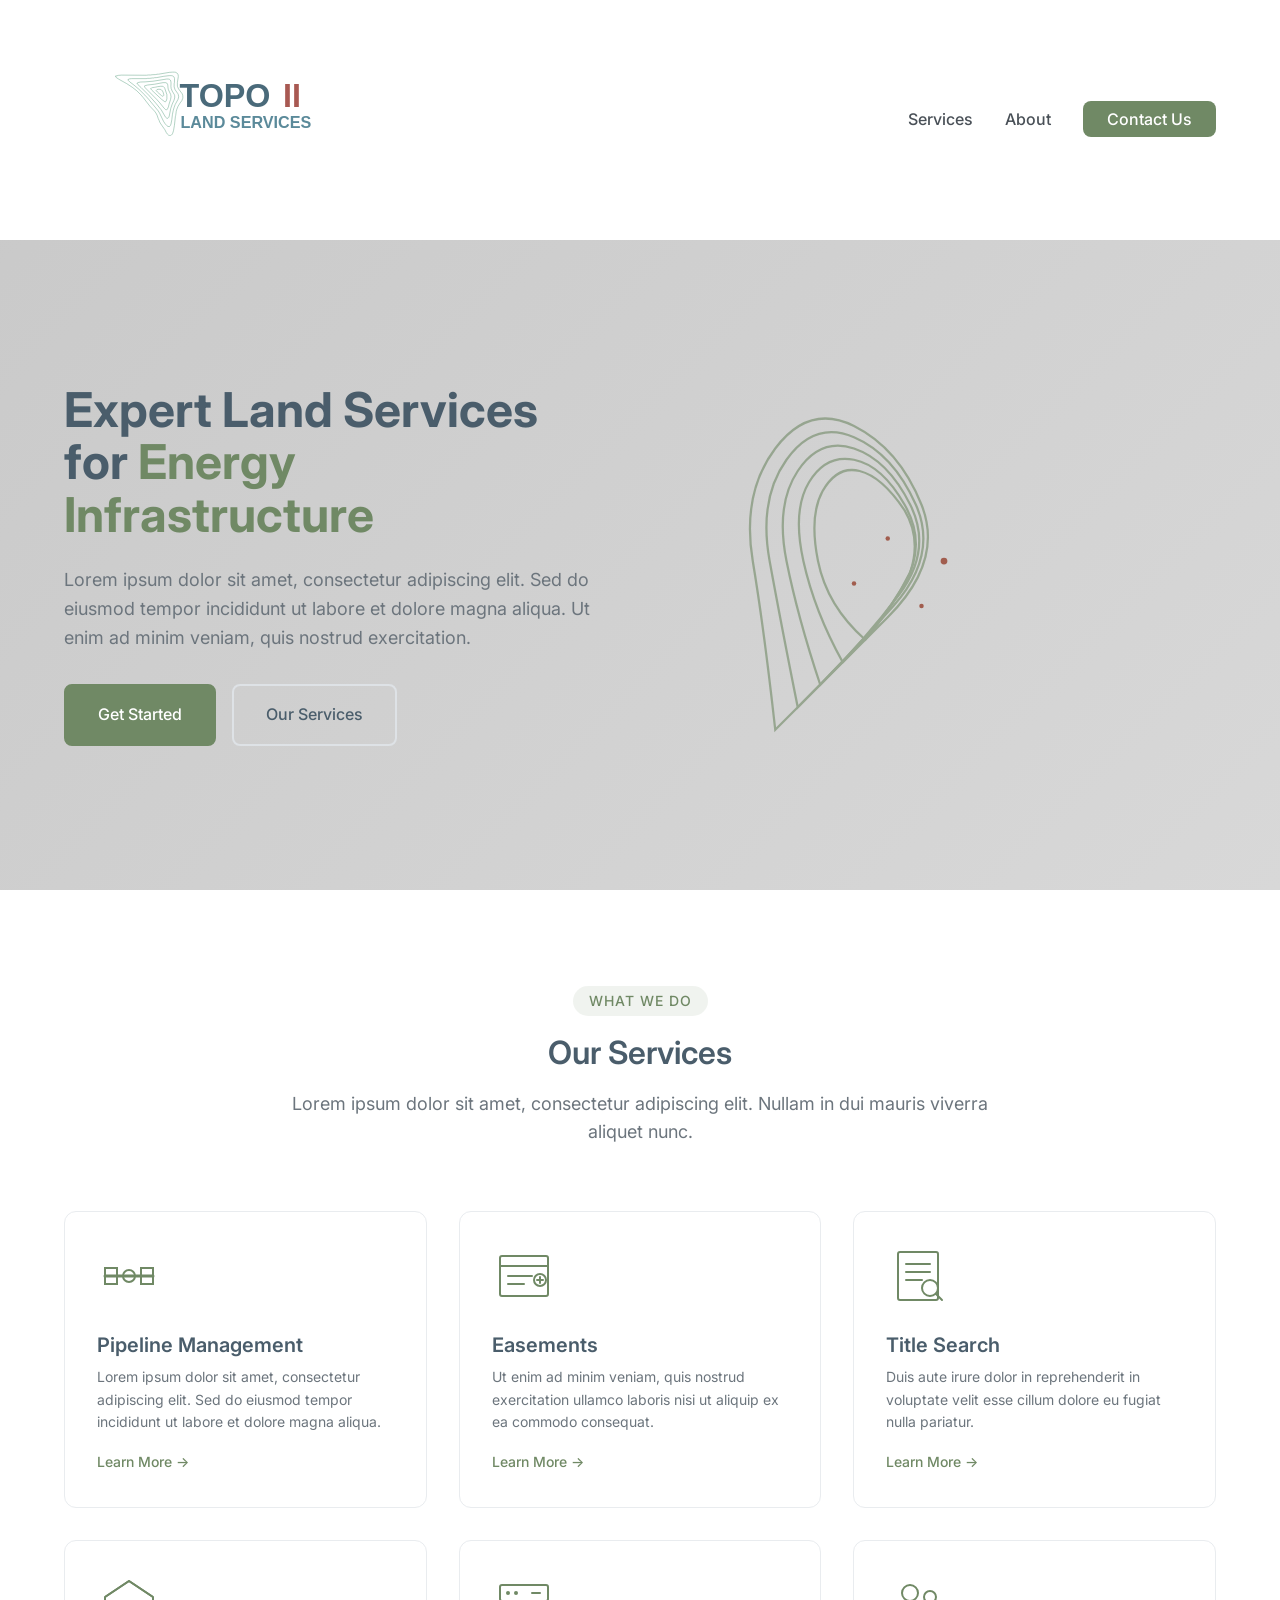
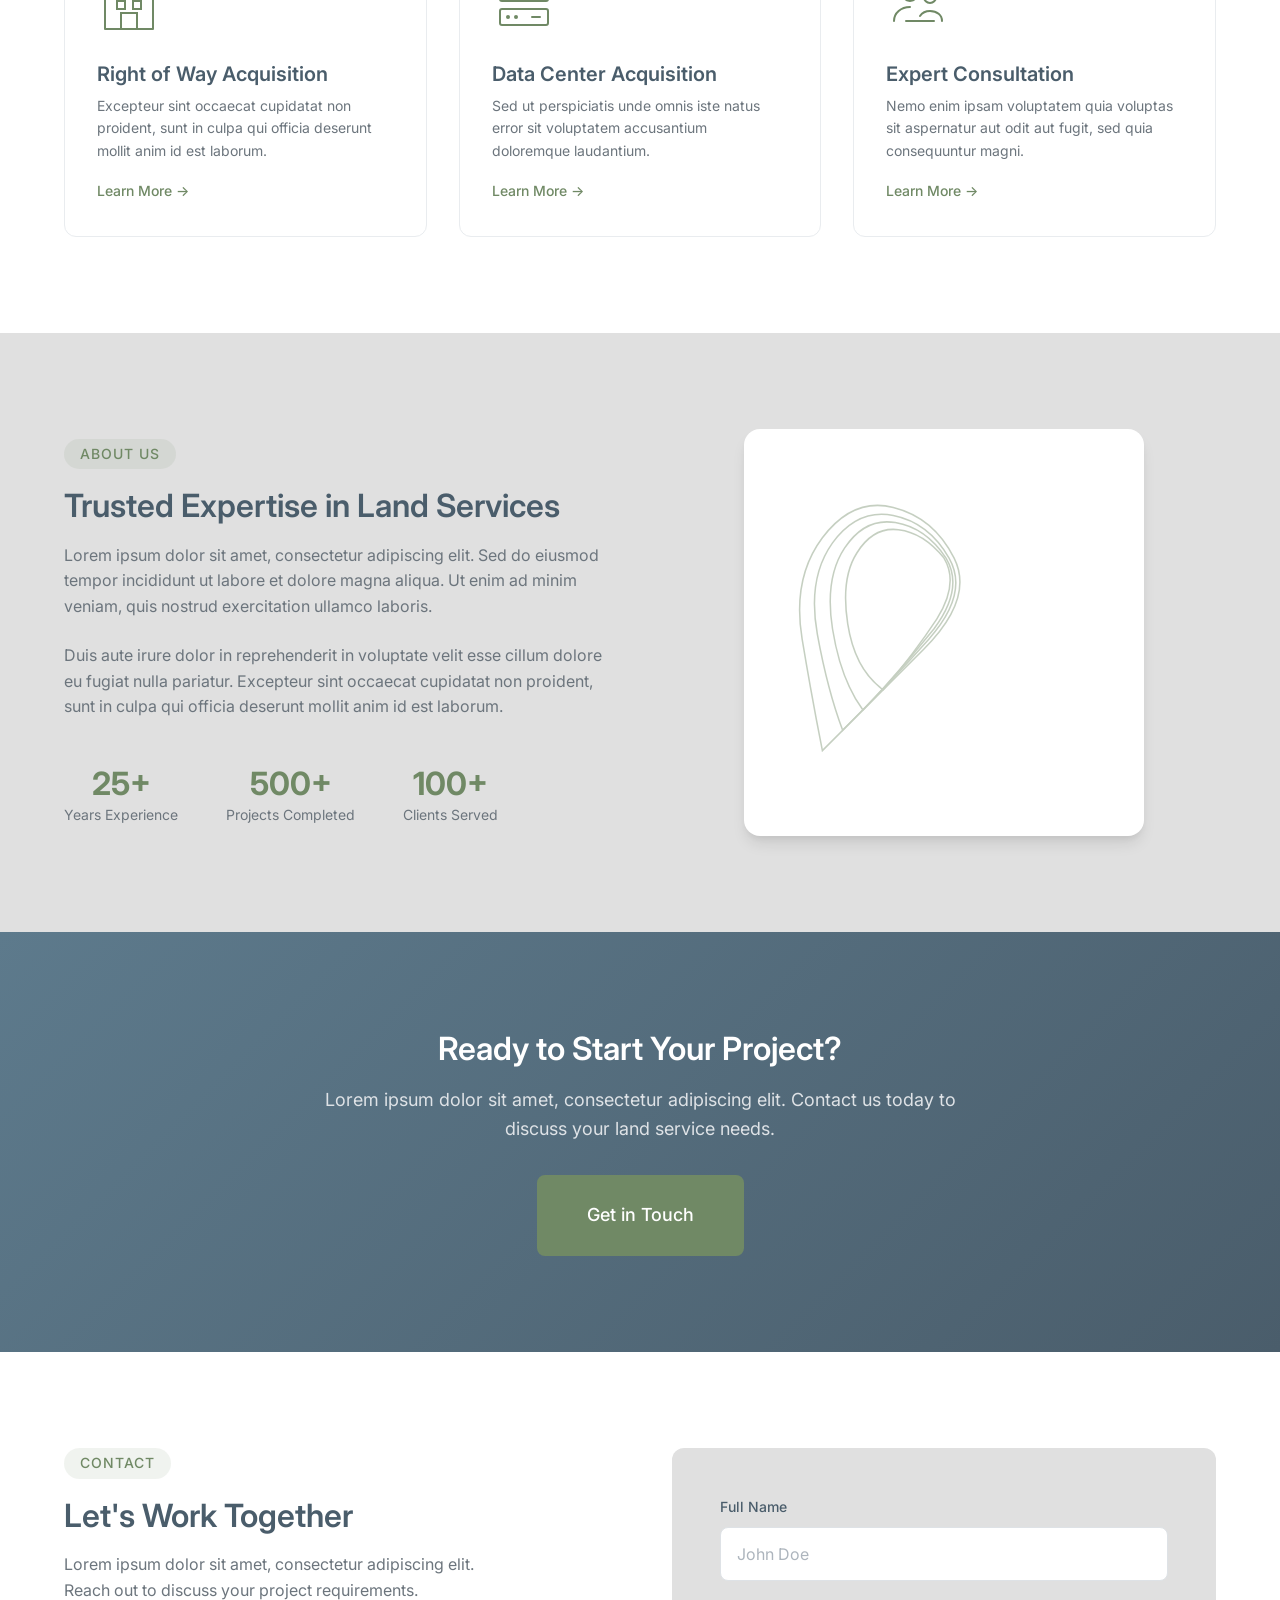
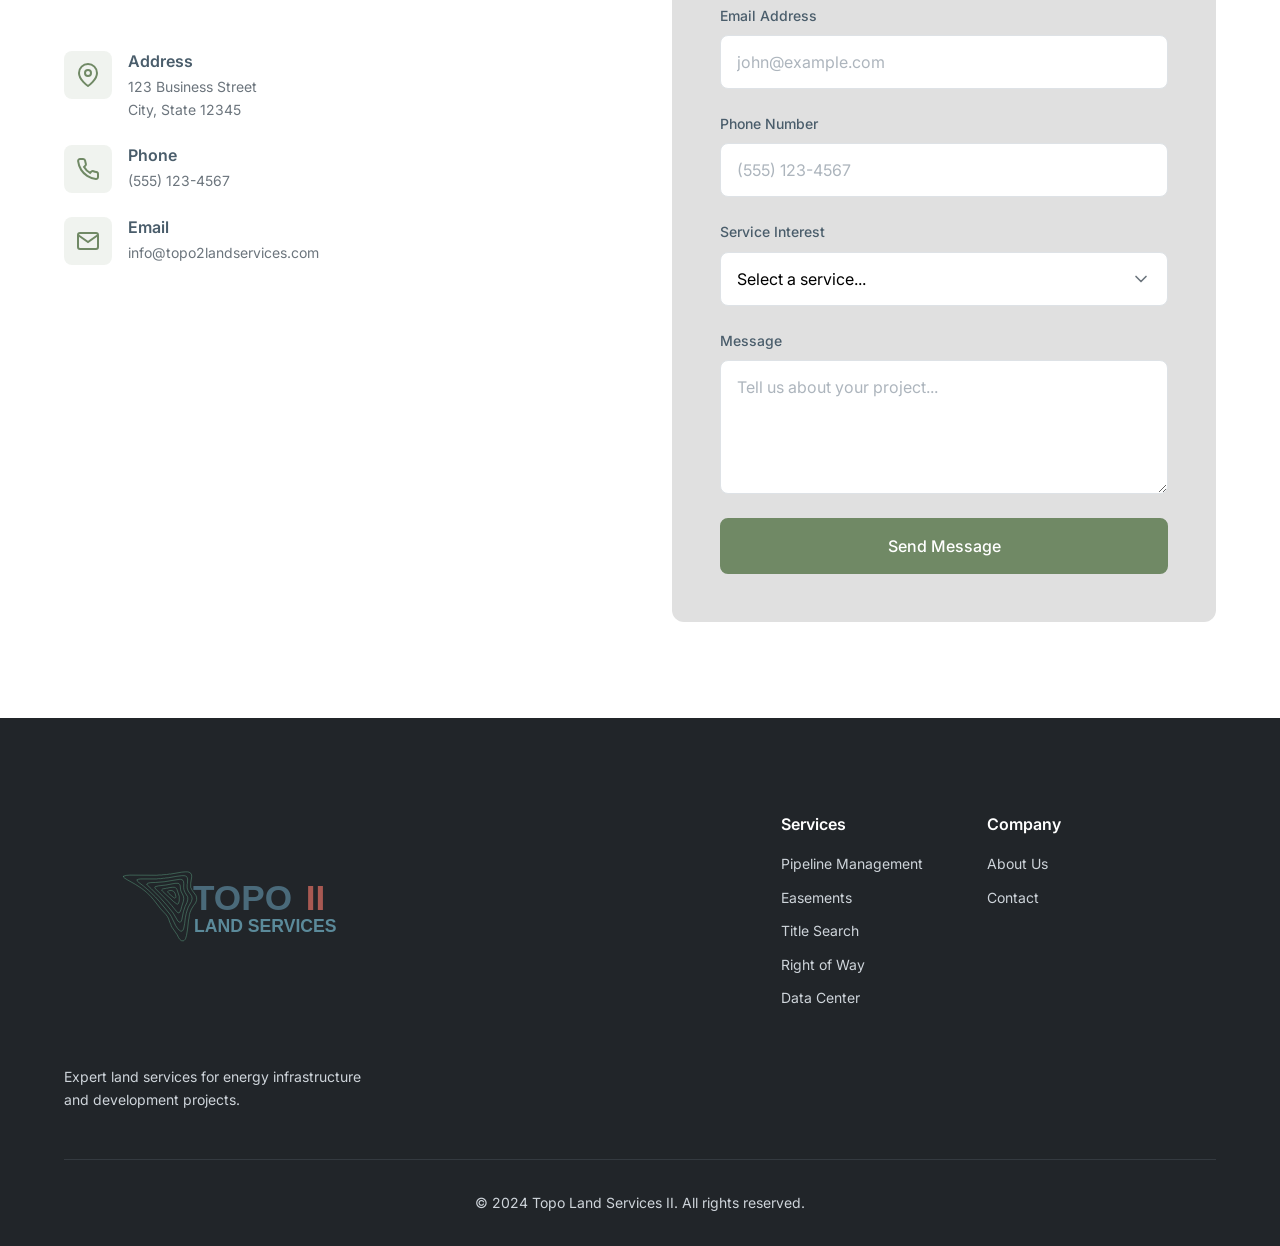
==== index.html @ bcd7f126 "Increase logos to 220px and scale header/footer spacing accordingly - Nav and footer logos increased" ====
<!DOCTYPE html>
<html lang="en">
<head>
    <meta charset="UTF-8">
    <meta name="viewport" content="width=device-width, initial-scale=1.0">
    <meta name="description" content="Topo Land Services II - Expert land services for oil and gas pipeline management, easements, title search, right of way acquisition, and data center acquisition.">
    <title>Topo Land Services II | Pipeline & Land Acquisition Experts</title>
    <link rel="stylesheet" href="css/styles.css">
    <link rel="preconnect" href="https://fonts.googleapis.com">
    <link rel="preconnect" href="https://fonts.gstatic.com" crossorigin>
    <link href="https://fonts.googleapis.com/css2?family=Inter:wght@300;400;500;600;700&display=swap" rel="stylesheet">
</head>
<body>
    <!-- Header -->
    <header class="header" id="header">
        <nav class="nav container">
            <a href="#" class="nav__logo">
                <img src="logo.svg" alt="Topo Land Services II" class="logo-icon" style="height: 220px; width: auto; margin-left: -36px;">
            </a>
            <div class="nav__menu" id="nav-menu">
                <ul class="nav__list">
                    <li class="nav__item"><a href="#services" class="nav__link">Services</a></li>
                    <li class="nav__item"><a href="#about" class="nav__link">About</a></li>
                    <li class="nav__item"><a href="#contact" class="nav__link nav__link--cta">Contact Us</a></li>
                </ul>
                <button class="nav__close" id="nav-close" aria-label="Close menu">
                    <svg width="24" height="24" viewBox="0 0 24 24" fill="none" stroke="currentColor" stroke-width="2">
                        <line x1="18" y1="6" x2="6" y2="18"></line>
                        <line x1="6" y1="6" x2="18" y2="18"></line>
                    </svg>
                </button>
            </div>
            <button class="nav__toggle" id="nav-toggle" aria-label="Open menu">
                <svg width="24" height="24" viewBox="0 0 24 24" fill="none" stroke="currentColor" stroke-width="2">
                    <line x1="3" y1="6" x2="21" y2="6"></line>
                    <line x1="3" y1="12" x2="21" y2="12"></line>
                    <line x1="3" y1="18" x2="21" y2="18"></line>
                </svg>
            </button>
        </nav>
    </header>

    <main>
        <!-- Hero Section -->
        <section class="hero" id="hero">
            <div class="container hero__container">
                <div class="hero__content">
                    <h1 class="hero__title">Expert Land Services for <span class="highlight">Energy Infrastructure</span></h1>
                    <p class="hero__description">Lorem ipsum dolor sit amet, consectetur adipiscing elit. Sed do eiusmod tempor incididunt ut labore et dolore magna aliqua. Ut enim ad minim veniam, quis nostrud exercitation.</p>
                    <div class="hero__buttons">
                        <a href="#contact" class="btn btn--primary">Get Started</a>
                        <a href="#services" class="btn btn--outline">Our Services</a>
                    </div>
                </div>
                <div class="hero__visual">
                    <div class="hero__graphic">
                        <svg viewBox="0 0 400 400" xmlns="http://www.w3.org/2000/svg" class="hero__svg">
                            <g fill="none" stroke="#708965" stroke-width="2" opacity="0.6">
                                <path d="M50,350 Q100,300 150,250 Q200,200 180,150 Q160,100 120,80 Q80,60 50,100 Q20,140 30,200 Q40,260 50,350 Z"/>
                                <path d="M70,330 Q115,285 155,240 Q195,195 175,150 Q155,105 120,90 Q85,75 60,110 Q35,145 45,200 Q55,255 70,330 Z"/>
                                <path d="M90,310 Q130,270 160,230 Q190,190 170,150 Q150,110 120,100 Q90,90 70,120 Q50,150 60,200 Q70,250 90,310 Z"/>
                                <path d="M110,290 Q145,255 165,220 Q185,185 165,150 Q145,115 120,110 Q95,105 80,130 Q65,155 75,200 Q85,245 110,290 Z"/>
                                <path d="M130,270 Q155,240 170,210 Q180,180 165,155 Q145,125 125,120 Q105,115 92,138 Q80,160 88,200 Q96,240 130,270 Z"/>
                            </g>
                            <circle cx="200" cy="200" r="3" fill="#A15D4E"/>
                            <circle cx="150" cy="180" r="2" fill="#A15D4E"/>
                            <circle cx="180" cy="240" r="2" fill="#A15D4E"/>
                            <circle cx="120" cy="220" r="2" fill="#A15D4E"/>
                        </svg>
                    </div>
                </div>
            </div>
        </section>

        <!-- Services Section -->
        <section class="services" id="services">
            <div class="container">
                <div class="section__header">
                    <span class="section__tag">What We Do</span>
                    <h2 class="section__title">Our Services</h2>
                    <p class="section__description">Lorem ipsum dolor sit amet, consectetur adipiscing elit. Nullam in dui mauris viverra aliquet nunc.</p>
                </div>
                <div class="services__grid">
                    <!-- Service 1: Pipeline Management -->
                    <div class="service-card">
                        <div class="service-card__icon">
                            <svg viewBox="0 0 64 64" fill="none" xmlns="http://www.w3.org/2000/svg">
                                <path d="M8 32H56" stroke="currentColor" stroke-width="3" stroke-linecap="round"/>
                                <path d="M8 24H20V40H8V24Z" stroke="currentColor" stroke-width="2"/>
                                <path d="M44 24H56V40H44V24Z" stroke="currentColor" stroke-width="2"/>
                                <circle cx="32" cy="32" r="6" stroke="currentColor" stroke-width="2"/>
                                <path d="M20 32H26" stroke="currentColor" stroke-width="2"/>
                                <path d="M38 32H44" stroke="currentColor" stroke-width="2"/>
                            </svg>
                        </div>
                        <h3 class="service-card__title">Pipeline Management</h3>
                        <p class="service-card__description">Lorem ipsum dolor sit amet, consectetur adipiscing elit. Sed do eiusmod tempor incididunt ut labore et dolore magna aliqua.</p>
                        <a href="#contact" class="service-card__link">Learn More <span>&rarr;</span></a>
                    </div>

                    <!-- Service 2: Easements -->
                    <div class="service-card">
                        <div class="service-card__icon">
                            <svg viewBox="0 0 64 64" fill="none" xmlns="http://www.w3.org/2000/svg">
                                <rect x="8" y="12" width="48" height="40" rx="2" stroke="currentColor" stroke-width="2"/>
                                <path d="M8 22H56" stroke="currentColor" stroke-width="2"/>
                                <path d="M16 32H40" stroke="currentColor" stroke-width="2" stroke-linecap="round"/>
                                <path d="M16 40H32" stroke="currentColor" stroke-width="2" stroke-linecap="round"/>
                                <circle cx="48" cy="36" r="6" stroke="currentColor" stroke-width="2"/>
                                <path d="M48 33V39" stroke="currentColor" stroke-width="2" stroke-linecap="round"/>
                                <path d="M45 36H51" stroke="currentColor" stroke-width="2" stroke-linecap="round"/>
                            </svg>
                        </div>
                        <h3 class="service-card__title">Easements</h3>
                        <p class="service-card__description">Ut enim ad minim veniam, quis nostrud exercitation ullamco laboris nisi ut aliquip ex ea commodo consequat.</p>
                        <a href="#contact" class="service-card__link">Learn More <span>&rarr;</span></a>
                    </div>

                    <!-- Service 3: Title Search -->
                    <div class="service-card">
                        <div class="service-card__icon">
                            <svg viewBox="0 0 64 64" fill="none" xmlns="http://www.w3.org/2000/svg">
                                <rect x="12" y="8" width="40" height="48" rx="2" stroke="currentColor" stroke-width="2"/>
                                <path d="M20 20H44" stroke="currentColor" stroke-width="2" stroke-linecap="round"/>
                                <path d="M20 28H44" stroke="currentColor" stroke-width="2" stroke-linecap="round"/>
                                <path d="M20 36H36" stroke="currentColor" stroke-width="2" stroke-linecap="round"/>
                                <circle cx="44" cy="44" r="8" stroke="currentColor" stroke-width="2"/>
                                <path d="M50 50L56 56" stroke="currentColor" stroke-width="2" stroke-linecap="round"/>
                            </svg>
                        </div>
                        <h3 class="service-card__title">Title Search</h3>
                        <p class="service-card__description">Duis aute irure dolor in reprehenderit in voluptate velit esse cillum dolore eu fugiat nulla pariatur.</p>
                        <a href="#contact" class="service-card__link">Learn More <span>&rarr;</span></a>
                    </div>

                    <!-- Service 4: Right of Way Acquisition -->
                    <div class="service-card">
                        <div class="service-card__icon">
                            <svg viewBox="0 0 64 64" fill="none" xmlns="http://www.w3.org/2000/svg">
                                <path d="M32 8L56 24V56H8V24L32 8Z" stroke="currentColor" stroke-width="2" stroke-linejoin="round"/>
                                <path d="M24 56V40H40V56" stroke="currentColor" stroke-width="2"/>
                                <path d="M8 24L32 8L56 24" stroke="currentColor" stroke-width="2" stroke-linejoin="round"/>
                                <path d="M20 28H28V36H20V28Z" stroke="currentColor" stroke-width="2"/>
                                <path d="M36 28H44V36H36V28Z" stroke="currentColor" stroke-width="2"/>
                            </svg>
                        </div>
                        <h3 class="service-card__title">Right of Way Acquisition</h3>
                        <p class="service-card__description">Excepteur sint occaecat cupidatat non proident, sunt in culpa qui officia deserunt mollit anim id est laborum.</p>
                        <a href="#contact" class="service-card__link">Learn More <span>&rarr;</span></a>
                    </div>

                    <!-- Service 5: Data Center Acquisition -->
                    <div class="service-card">
                        <div class="service-card__icon">
                            <svg viewBox="0 0 64 64" fill="none" xmlns="http://www.w3.org/2000/svg">
                                <rect x="8" y="12" width="48" height="16" rx="2" stroke="currentColor" stroke-width="2"/>
                                <rect x="8" y="36" width="48" height="16" rx="2" stroke="currentColor" stroke-width="2"/>
                                <circle cx="16" cy="20" r="2" fill="currentColor"/>
                                <circle cx="24" cy="20" r="2" fill="currentColor"/>
                                <circle cx="16" cy="44" r="2" fill="currentColor"/>
                                <circle cx="24" cy="44" r="2" fill="currentColor"/>
                                <path d="M40 20H48" stroke="currentColor" stroke-width="2" stroke-linecap="round"/>
                                <path d="M40 44H48" stroke="currentColor" stroke-width="2" stroke-linecap="round"/>
                            </svg>
                        </div>
                        <h3 class="service-card__title">Data Center Acquisition</h3>
                        <p class="service-card__description">Sed ut perspiciatis unde omnis iste natus error sit voluptatem accusantium doloremque laudantium.</p>
                        <a href="#contact" class="service-card__link">Learn More <span>&rarr;</span></a>
                    </div>

                    <!-- Service 6: Consultation -->
                    <div class="service-card">
                        <div class="service-card__icon">
                            <svg viewBox="0 0 64 64" fill="none" xmlns="http://www.w3.org/2000/svg">
                                <circle cx="24" cy="20" r="8" stroke="currentColor" stroke-width="2"/>
                                <path d="M8 48C8 40 15 34 24 34" stroke="currentColor" stroke-width="2" stroke-linecap="round"/>
                                <circle cx="44" cy="24" r="6" stroke="currentColor" stroke-width="2"/>
                                <path d="M56 48C56 42 51 38 44 38C40 38 36 40 34 43" stroke="currentColor" stroke-width="2" stroke-linecap="round"/>
                                <path d="M20 48H48" stroke="currentColor" stroke-width="2" stroke-linecap="round"/>
                            </svg>
                        </div>
                        <h3 class="service-card__title">Expert Consultation</h3>
                        <p class="service-card__description">Nemo enim ipsam voluptatem quia voluptas sit aspernatur aut odit aut fugit, sed quia consequuntur magni.</p>
                        <a href="#contact" class="service-card__link">Learn More <span>&rarr;</span></a>
                    </div>
                </div>
            </div>
        </section>

        <!-- About Section -->
        <section class="about" id="about">
            <div class="container about__container">
                <div class="about__content">
                    <span class="section__tag">About Us</span>
                    <h2 class="section__title">Trusted Expertise in Land Services</h2>
                    <p class="about__text">Lorem ipsum dolor sit amet, consectetur adipiscing elit. Sed do eiusmod tempor incididunt ut labore et dolore magna aliqua. Ut enim ad minim veniam, quis nostrud exercitation ullamco laboris.</p>
                    <p class="about__text">Duis aute irure dolor in reprehenderit in voluptate velit esse cillum dolore eu fugiat nulla pariatur. Excepteur sint occaecat cupidatat non proident, sunt in culpa qui officia deserunt mollit anim id est laborum.</p>
                    <div class="about__stats">
                        <div class="stat">
                            <span class="stat__number">25+</span>
                            <span class="stat__label">Years Experience</span>
                        </div>
                        <div class="stat">
                            <span class="stat__number">500+</span>
                            <span class="stat__label">Projects Completed</span>
                        </div>
                        <div class="stat">
                            <span class="stat__number">100+</span>
                            <span class="stat__label">Clients Served</span>
                        </div>
                    </div>
                </div>
                <div class="about__visual">
                    <div class="about__image-wrapper">
                        <div class="about__pattern">
                            <svg viewBox="0 0 300 300" xmlns="http://www.w3.org/2000/svg">
                                <g fill="none" stroke="#708965" stroke-width="1.5" opacity="0.4">
                                    <path d="M30,270 Q80,220 130,170 Q180,120 160,80 Q140,40 100,30 Q60,20 30,60 Q0,100 10,160 Q20,220 30,270 Z"/>
                                    <path d="M50,250 Q95,205 135,160 Q175,115 155,80 Q135,45 100,38 Q65,31 40,65 Q15,100 25,155 Q35,210 50,250 Z"/>
                                    <path d="M70,230 Q108,190 140,150 Q170,110 152,80 Q132,50 102,45 Q72,40 52,70 Q32,100 40,150 Q48,200 70,230 Z"/>
                                    <path d="M90,210 Q120,175 143,140 Q165,105 150,80 Q130,55 105,52 Q80,49 64,75 Q48,100 55,145 Q62,190 90,210 Z"/>
                                </g>
                            </svg>
                        </div>
                    </div>
                </div>
            </div>
        </section>

        <!-- CTA Section -->
        <section class="cta">
            <div class="container cta__container">
                <h2 class="cta__title">Ready to Start Your Project?</h2>
                <p class="cta__description">Lorem ipsum dolor sit amet, consectetur adipiscing elit. Contact us today to discuss your land service needs.</p>
                <a href="#contact" class="btn btn--primary btn--large">Get in Touch</a>
            </div>
        </section>

        <!-- Contact Section -->
        <section class="contact" id="contact">
            <div class="container contact__container">
                <div class="contact__info">
                    <span class="section__tag">Contact</span>
                    <h2 class="section__title">Let's Work Together</h2>
                    <p class="contact__text">Lorem ipsum dolor sit amet, consectetur adipiscing elit. Reach out to discuss your project requirements.</p>

                    <div class="contact__details">
                        <div class="contact__item">
                            <div class="contact__icon">
                                <svg viewBox="0 0 24 24" fill="none" stroke="currentColor" stroke-width="2">
                                    <path d="M21 10c0 7-9 13-9 13s-9-6-9-13a9 9 0 0 1 18 0z"/>
                                    <circle cx="12" cy="10" r="3"/>
                                </svg>
                            </div>
                            <div class="contact__item-content">
                                <h4>Address</h4>
                                <p>123 Business Street<br>City, State 12345</p>
                            </div>
                        </div>
                        <div class="contact__item">
                            <div class="contact__icon">
                                <svg viewBox="0 0 24 24" fill="none" stroke="currentColor" stroke-width="2">
                                    <path d="M22 16.92v3a2 2 0 0 1-2.18 2 19.79 19.79 0 0 1-8.63-3.07 19.5 19.5 0 0 1-6-6 19.79 19.79 0 0 1-3.07-8.67A2 2 0 0 1 4.11 2h3a2 2 0 0 1 2 1.72 12.84 12.84 0 0 0 .7 2.81 2 2 0 0 1-.45 2.11L8.09 9.91a16 16 0 0 0 6 6l1.27-1.27a2 2 0 0 1 2.11-.45 12.84 12.84 0 0 0 2.81.7A2 2 0 0 1 22 16.92z"/>
                                </svg>
                            </div>
                            <div class="contact__item-content">
                                <h4>Phone</h4>
                                <p>(555) 123-4567</p>
                            </div>
                        </div>
                        <div class="contact__item">
                            <div class="contact__icon">
                                <svg viewBox="0 0 24 24" fill="none" stroke="currentColor" stroke-width="2">
                                    <path d="M4 4h16c1.1 0 2 .9 2 2v12c0 1.1-.9 2-2 2H4c-1.1 0-2-.9-2-2V6c0-1.1.9-2 2-2z"/>
                                    <polyline points="22,6 12,13 2,6"/>
                                </svg>
                            </div>
                            <div class="contact__item-content">
                                <h4>Email</h4>
                                <p>info@topo2landservices.com</p>
                            </div>
                        </div>
                    </div>
                </div>

                <div class="contact__form-wrapper">
                    <form name="contact" method="POST" action="/thank-you.html" data-netlify="true" netlify-honeypot="bot-field" class="contact__form">
                        <input type="hidden" name="form-name" value="contact">
                        <p class="hidden">
                            <label>Don't fill this out if you're human: <input name="bot-field"></label>
                        </p>
                        <div class="form__group">
                            <label for="name" class="form__label">Full Name</label>
                            <input type="text" id="name" name="name" class="form__input" placeholder="John Doe" required>
                        </div>
                        <div class="form__group">
                            <label for="email" class="form__label">Email Address</label>
                            <input type="email" id="email" name="email" class="form__input" placeholder="john@example.com" required>
                        </div>
                        <div class="form__group">
                            <label for="phone" class="form__label">Phone Number</label>
                            <input type="tel" id="phone" name="phone" class="form__input" placeholder="(555) 123-4567">
                        </div>
                        <div class="form__group">
                            <label for="service" class="form__label">Service Interest</label>
                            <select id="service" name="service" class="form__input form__select">
                                <option value="">Select a service...</option>
                                <option value="pipeline">Pipeline Management</option>
                                <option value="easements">Easements</option>
                                <option value="title-search">Title Search</option>
                                <option value="right-of-way">Right of Way Acquisition</option>
                                <option value="data-center">Data Center Acquisition</option>
                                <option value="consultation">General Consultation</option>
                            </select>
                        </div>
                        <div class="form__group">
                            <label for="message" class="form__label">Message</label>
                            <textarea id="message" name="message" class="form__input form__textarea" placeholder="Tell us about your project..." rows="5" required></textarea>
                        </div>
                        <button type="submit" class="btn btn--primary btn--full">Send Message</button>
                    </form>
                </div>
            </div>
        </section>
    </main>

    <!-- Footer -->
    <footer class="footer">
        <div class="container">
            <div class="footer__content">
                <div class="footer__brand">
                    <img src="logo.svg" alt="Topo Land Services II" class="footer__logo" style="height: 220px; width: auto; margin-left: -36px;">
                    <p class="footer__tagline">Expert land services for energy infrastructure and development projects.</p>
                </div>
                <div class="footer__links">
                    <div class="footer__column">
                        <h4>Services</h4>
                        <ul>
                            <li><a href="#services">Pipeline Management</a></li>
                            <li><a href="#services">Easements</a></li>
                            <li><a href="#services">Title Search</a></li>
                            <li><a href="#services">Right of Way</a></li>
                            <li><a href="#services">Data Center</a></li>
                        </ul>
                    </div>
                    <div class="footer__column">
                        <h4>Company</h4>
                        <ul>
                            <li><a href="#about">About Us</a></li>
                            <li><a href="#contact">Contact</a></li>
                        </ul>
                    </div>
                </div>
            </div>
            <div class="footer__bottom">
                <p>&copy; 2024 Topo Land Services II. All rights reserved.</p>
            </div>
        </div>
    </footer>

    <script src="js/main.js"></script>
</body>
</html>
---- css/styles.css ----
/* ========================================
   Topo Land Services II - Main Stylesheet
   ======================================== */

/* CSS Variables */
:root {
    /* Brand Colors */
    --color-sage: #708965;
    --color-sage-light: #8BA37E;
    --color-sage-dark: #5A7052;
    --color-slate: #5D7A8C;
    --color-slate-light: #7A9AAC;
    --color-slate-dark: #4A6170;
    --color-rust: #A15D4E;
    --color-rust-light: #C47A6B;
    --color-rust-dark: #8A4D40;
    --color-charcoal: #4A5D6B;

    /* Neutral Colors */
    --color-white: #FFFFFF;
    --color-off-white: #E0E0E0;
    --color-gray-100: #F1F3F5;
    --color-gray-200: #E9ECEF;
    --color-gray-300: #DEE2E6;
    --color-gray-400: #CED4DA;
    --color-gray-500: #ADB5BD;
    --color-gray-600: #6C757D;
    --color-gray-700: #495057;
    --color-gray-800: #343A40;
    --color-gray-900: #212529;

    /* Typography */
    --font-family: 'Inter', -apple-system, BlinkMacSystemFont, 'Segoe UI', Roboto, sans-serif;
    --font-size-xs: 0.75rem;
    --font-size-sm: 0.875rem;
    --font-size-base: 1rem;
    --font-size-lg: 1.125rem;
    --font-size-xl: 1.25rem;
    --font-size-2xl: 1.5rem;
    --font-size-3xl: 2rem;
    --font-size-4xl: 2.5rem;
    --font-size-5xl: 3rem;

    /* Spacing */
    --spacing-xs: 0.25rem;
    --spacing-sm: 0.5rem;
    --spacing-md: 1rem;
    --spacing-lg: 1.5rem;
    --spacing-xl: 2rem;
    --spacing-2xl: 3rem;
    --spacing-3xl: 4rem;
    --spacing-4xl: 6rem;

    /* Border Radius */
    --radius-sm: 4px;
    --radius-md: 8px;
    --radius-lg: 12px;
    --radius-xl: 16px;
    --radius-full: 9999px;

    /* Shadows */
    --shadow-sm: 0 1px 2px 0 rgba(0, 0, 0, 0.05);
    --shadow-md: 0 4px 6px -1px rgba(0, 0, 0, 0.1), 0 2px 4px -1px rgba(0, 0, 0, 0.06);
    --shadow-lg: 0 10px 15px -3px rgba(0, 0, 0, 0.1), 0 4px 6px -2px rgba(0, 0, 0, 0.05);
    --shadow-xl: 0 20px 25px -5px rgba(0, 0, 0, 0.1), 0 10px 10px -5px rgba(0, 0, 0, 0.04);

    /* Transitions */
    --transition-fast: 150ms ease;
    --transition-base: 250ms ease;
    --transition-slow: 350ms ease;

    /* Container */
    --container-max-width: 1200px;
    --container-padding: 1.5rem;

    /* Header Height */
    --header-height: 240px;
}

/* ========================================
   Reset & Base Styles
   ======================================== */

*, *::before, *::after {
    box-sizing: border-box;
    margin: 0;
    padding: 0;
}

html {
    scroll-behavior: smooth;
    -webkit-font-smoothing: antialiased;
    -moz-osx-font-smoothing: grayscale;
}

body {
    font-family: var(--font-family);
    font-size: var(--font-size-base);
    line-height: 1.6;
    color: var(--color-gray-700);
    background-color: #D0D0D0;
}

img {
    max-width: 100%;
    height: auto;
    display: block;
}

a {
    color: inherit;
    text-decoration: none;
}

ul, ol {
    list-style: none;
}

button {
    font-family: inherit;
    cursor: pointer;
    border: none;
    background: none;
}

input, textarea, select {
    font-family: inherit;
    font-size: inherit;
}

.hidden {
    display: none !important;
}

/* ========================================
   Layout
   ======================================== */

.container {
    width: 100%;
    max-width: var(--container-max-width);
    margin: 0 auto;
    padding: 0 var(--container-padding);
}

/* ========================================
   Typography
   ======================================== */

h1, h2, h3, h4, h5, h6 {
    font-weight: 600;
    line-height: 1.3;
    color: var(--color-charcoal);
}

h1 { font-size: var(--font-size-4xl); }
h2 { font-size: var(--font-size-3xl); }
h3 { font-size: var(--font-size-xl); }
h4 { font-size: var(--font-size-lg); }

p {
    margin-bottom: var(--spacing-md);
}

.highlight {
    color: var(--color-sage);
}

/* ========================================
   Buttons
   ======================================== */

.btn {
    display: inline-flex;
    align-items: center;
    justify-content: center;
    padding: var(--spacing-md) var(--spacing-xl);
    font-size: var(--font-size-base);
    font-weight: 500;
    border-radius: var(--radius-md);
    transition: all var(--transition-base);
    cursor: pointer;
    text-align: center;
}

.btn--primary {
    background-color: var(--color-sage);
    color: var(--color-white);
    border: 2px solid var(--color-sage);
}

.btn--primary:hover {
    background-color: var(--color-sage-dark);
    border-color: var(--color-sage-dark);
    transform: translateY(-2px);
    box-shadow: var(--shadow-md);
}

.btn--outline {
    background-color: transparent;
    color: var(--color-charcoal);
    border: 2px solid var(--color-gray-300);
}

.btn--outline:hover {
    border-color: var(--color-sage);
    color: var(--color-sage);
}

.btn--large {
    padding: var(--spacing-lg) var(--spacing-2xl);
    font-size: var(--font-size-lg);
}

.btn--full {
    width: 100%;
}

/* ========================================
   Section Styles
   ======================================== */

.section__header {
    text-align: center;
    max-width: 700px;
    margin: 0 auto var(--spacing-3xl);
}

.section__tag {
    display: inline-block;
    padding: var(--spacing-xs) var(--spacing-md);
    font-size: var(--font-size-sm);
    font-weight: 500;
    color: var(--color-sage);
    background-color: rgba(112, 137, 101, 0.1);
    border-radius: var(--radius-full);
    margin-bottom: var(--spacing-md);
    text-transform: uppercase;
    letter-spacing: 1px;
}

.section__title {
    margin-bottom: var(--spacing-md);
}

.section__description {
    color: var(--color-gray-600);
    font-size: var(--font-size-lg);
}

/* ========================================
   Header & Navigation
   ======================================== */

.header {
    position: fixed;
    top: 0;
    left: 0;
    width: 100%;
    height: var(--header-height);
    background-color: var(--color-white);
    z-index: 1000;
    transition: box-shadow var(--transition-base);
}

.header--scrolled {
    box-shadow: var(--shadow-md);
}

.nav {
    display: flex;
    align-items: center;
    justify-content: space-between;
    height: var(--header-height);
}

.nav__logo {
    display: flex;
    align-items: center;
}

.logo-icon {
    height: 220px;
    width: auto;
}

.nav__menu {
    display: flex;
    align-items: center;
}

.nav__list {
    display: flex;
    align-items: center;
    gap: var(--spacing-xl);
}

.nav__link {
    font-size: var(--font-size-base);
    font-weight: 500;
    color: var(--color-gray-700);
    transition: color var(--transition-fast);
    position: relative;
}

.nav__link::after {
    content: '';
    position: absolute;
    bottom: -4px;
    left: 0;
    width: 0;
    height: 2px;
    background-color: var(--color-sage);
    transition: width var(--transition-base);
}

.nav__link:hover {
    color: var(--color-sage);
}

.nav__link:hover::after {
    width: 100%;
}

.nav__link--cta {
    padding: var(--spacing-sm) var(--spacing-lg);
    background-color: var(--color-sage);
    color: var(--color-white);
    border-radius: var(--radius-md);
}

.nav__link--cta::after {
    display: none;
}

.nav__link--cta:hover {
    background-color: var(--color-sage-dark);
    color: var(--color-white);
}

.nav__toggle,
.nav__close {
    display: none;
    padding: var(--spacing-sm);
    color: var(--color-charcoal);
}

/* ========================================
   Hero Section
   ======================================== */

.hero {
    padding: calc(var(--header-height) + var(--spacing-4xl)) 0 var(--spacing-4xl);
    background: linear-gradient(135deg, #C8C8C8 0%, #D8D8D8 100%);
    min-height: 90vh;
    display: flex;
    align-items: center;
}

.hero__container {
    display: grid;
    grid-template-columns: 1fr 1fr;
    gap: var(--spacing-3xl);
    align-items: center;
}

.hero__content {
    max-width: 600px;
}

.hero__title {
    font-size: var(--font-size-5xl);
    font-weight: 700;
    margin-bottom: var(--spacing-lg);
    line-height: 1.1;
}

.hero__description {
    font-size: var(--font-size-lg);
    color: var(--color-gray-600);
    margin-bottom: var(--spacing-xl);
}

.hero__buttons {
    display: flex;
    gap: var(--spacing-md);
    flex-wrap: wrap;
}

.hero__visual {
    display: flex;
    justify-content: center;
    align-items: center;
}

.hero__graphic {
    width: 100%;
    max-width: 450px;
}

.hero__svg {
    width: 100%;
    height: auto;
    animation: float 6s ease-in-out infinite;
}

@keyframes float {
    0%, 100% { transform: translateY(0); }
    50% { transform: translateY(-20px); }
}

/* ========================================
   Services Section
   ======================================== */

.services {
    padding: var(--spacing-4xl) 0;
    background-color: var(--color-white);
}

.services__grid {
    display: grid;
    grid-template-columns: repeat(3, 1fr);
    gap: var(--spacing-xl);
}

.service-card {
    padding: var(--spacing-xl);
    background-color: var(--color-white);
    border: 1px solid var(--color-gray-200);
    border-radius: var(--radius-lg);
    transition: all var(--transition-base);
}

.service-card:hover {
    transform: translateY(-5px);
    box-shadow: var(--shadow-lg);
    border-color: var(--color-sage-light);
}

.service-card__icon {
    width: 64px;
    height: 64px;
    margin-bottom: var(--spacing-lg);
    color: var(--color-sage);
}

.service-card__icon svg {
    width: 100%;
    height: 100%;
}

.service-card__title {
    font-size: var(--font-size-xl);
    margin-bottom: var(--spacing-sm);
}

.service-card__description {
    color: var(--color-gray-600);
    margin-bottom: var(--spacing-md);
    font-size: var(--font-size-sm);
}

.service-card__link {
    display: inline-flex;
    align-items: center;
    gap: var(--spacing-xs);
    font-size: var(--font-size-sm);
    font-weight: 500;
    color: var(--color-sage);
    transition: gap var(--transition-fast);
}

.service-card__link:hover {
    gap: var(--spacing-sm);
}

/* ========================================
   About Section
   ======================================== */

.about {
    padding: var(--spacing-4xl) 0;
    background-color: var(--color-off-white);
}

.about__container {
    display: grid;
    grid-template-columns: 1fr 1fr;
    gap: var(--spacing-3xl);
    align-items: center;
}

.about__content {
    max-width: 550px;
}

.about__text {
    color: var(--color-gray-600);
    margin-bottom: var(--spacing-lg);
}

.about__stats {
    display: flex;
    gap: var(--spacing-2xl);
    margin-top: var(--spacing-2xl);
}

.stat {
    text-align: center;
}

.stat__number {
    display: block;
    font-size: var(--font-size-3xl);
    font-weight: 700;
    color: var(--color-sage);
    line-height: 1;
}

.stat__label {
    display: block;
    font-size: var(--font-size-sm);
    color: var(--color-gray-600);
    margin-top: var(--spacing-xs);
}

.about__visual {
    display: flex;
    justify-content: center;
    align-items: center;
}

.about__image-wrapper {
    position: relative;
    width: 100%;
    max-width: 400px;
}

.about__pattern {
    width: 100%;
    padding: var(--spacing-2xl);
    background-color: var(--color-white);
    border-radius: var(--radius-xl);
    box-shadow: var(--shadow-lg);
}

.about__pattern svg {
    width: 100%;
    height: auto;
}

/* ========================================
   CTA Section
   ======================================== */

.cta {
    padding: var(--spacing-4xl) 0;
    background: linear-gradient(135deg, var(--color-slate) 0%, var(--color-charcoal) 100%);
}

.cta__container {
    text-align: center;
    max-width: 700px;
}

.cta__title {
    color: var(--color-white);
    margin-bottom: var(--spacing-md);
}

.cta__description {
    color: var(--color-gray-300);
    margin-bottom: var(--spacing-xl);
    font-size: var(--font-size-lg);
}

/* ========================================
   Contact Section
   ======================================== */

.contact {
    padding: var(--spacing-4xl) 0;
    background-color: var(--color-white);
}

.contact__container {
    display: grid;
    grid-template-columns: 1fr 1fr;
    gap: var(--spacing-3xl);
}

.contact__info {
    max-width: 450px;
}

.contact__text {
    color: var(--color-gray-600);
    margin-bottom: var(--spacing-2xl);
}

.contact__details {
    display: flex;
    flex-direction: column;
    gap: var(--spacing-lg);
}

.contact__item {
    display: flex;
    gap: var(--spacing-md);
}

.contact__icon {
    width: 48px;
    height: 48px;
    display: flex;
    align-items: center;
    justify-content: center;
    background-color: rgba(112, 137, 101, 0.1);
    border-radius: var(--radius-md);
    color: var(--color-sage);
    flex-shrink: 0;
}

.contact__icon svg {
    width: 24px;
    height: 24px;
}

.contact__item-content h4 {
    font-size: var(--font-size-base);
    margin-bottom: var(--spacing-xs);
}

.contact__item-content p {
    color: var(--color-gray-600);
    font-size: var(--font-size-sm);
    margin: 0;
}

.contact__form-wrapper {
    background-color: var(--color-off-white);
    padding: var(--spacing-2xl);
    border-radius: var(--radius-lg);
}

.contact__form {
    display: flex;
    flex-direction: column;
    gap: var(--spacing-lg);
}

.form__group {
    display: flex;
    flex-direction: column;
    gap: var(--spacing-sm);
}

.form__label {
    font-size: var(--font-size-sm);
    font-weight: 500;
    color: var(--color-charcoal);
}

.form__input {
    padding: var(--spacing-md);
    border: 1px solid var(--color-gray-300);
    border-radius: var(--radius-md);
    background-color: var(--color-white);
    transition: border-color var(--transition-fast), box-shadow var(--transition-fast);
}

.form__input:focus {
    outline: none;
    border-color: var(--color-sage);
    box-shadow: 0 0 0 3px rgba(112, 137, 101, 0.15);
}

.form__input::placeholder {
    color: var(--color-gray-500);
}

.form__select {
    cursor: pointer;
    appearance: none;
    background-image: url("data:image/svg+xml,%3Csvg xmlns='http://www.w3.org/2000/svg' width='24' height='24' viewBox='0 0 24 24' fill='none' stroke='%236C757D' stroke-width='2' stroke-linecap='round' stroke-linejoin='round'%3E%3Cpolyline points='6 9 12 15 18 9'%3E%3C/polyline%3E%3C/svg%3E");
    background-repeat: no-repeat;
    background-position: right var(--spacing-md) center;
    background-size: 20px;
    padding-right: var(--spacing-3xl);
}

.form__textarea {
    resize: vertical;
    min-height: 120px;
}

/* ========================================
   Footer
   ======================================== */

.footer {
    padding: var(--spacing-4xl) 0 var(--spacing-xl);
    background-color: var(--color-gray-900);
    color: var(--color-gray-400);
}

.footer__content {
    display: grid;
    grid-template-columns: 1.5fr 1fr;
    gap: var(--spacing-3xl);
    padding-bottom: var(--spacing-2xl);
    border-bottom: 1px solid var(--color-gray-800);
}

.footer__logo {
    height: 220px;
    width: auto;
    margin-bottom: var(--spacing-xl);
}

.footer__tagline {
    max-width: 300px;
    font-size: var(--font-size-sm);
    margin: 0;
}

.footer__links {
    display: flex;
    gap: var(--spacing-3xl);
}

.footer__column h4 {
    color: var(--color-white);
    font-size: var(--font-size-base);
    margin-bottom: var(--spacing-md);
}

.footer__column ul {
    display: flex;
    flex-direction: column;
    gap: var(--spacing-sm);
}

.footer__column a {
    font-size: var(--font-size-sm);
    color: var(--color-gray-400);
    transition: color var(--transition-fast);
}

.footer__column a:hover {
    color: var(--color-sage-light);
}

.footer__bottom {
    padding-top: var(--spacing-xl);
    text-align: center;
}

.footer__bottom p {
    font-size: var(--font-size-sm);
    margin: 0;
}

/* ========================================
   Responsive Design
   ======================================== */

/* Tablet */
@media (max-width: 1024px) {
    :root {
        --font-size-5xl: 2.5rem;
        --font-size-4xl: 2rem;
        --font-size-3xl: 1.75rem;
    }

    .services__grid {
        grid-template-columns: repeat(2, 1fr);
    }

    .about__container,
    .contact__container {
        gap: var(--spacing-2xl);
    }

    .footer__content {
        grid-template-columns: 1fr;
        gap: var(--spacing-2xl);
    }
}

/* Mobile */
@media (max-width: 768px) {
    :root {
        --header-height: 180px;
        --container-padding: 1rem;
    }

    /* Mobile Navigation */
    .nav__menu {
        position: fixed;
        top: 0;
        right: -100%;
        width: 80%;
        max-width: 300px;
        height: 100vh;
        background-color: var(--color-white);
        padding: var(--spacing-4xl) var(--spacing-xl);
        box-shadow: var(--shadow-xl);
        transition: right var(--transition-base);
        flex-direction: column;
        align-items: flex-start;
        z-index: 1001;
    }

    .nav__menu.show-menu {
        right: 0;
    }

    .nav__list {
        flex-direction: column;
        align-items: flex-start;
        gap: var(--spacing-lg);
        width: 100%;
    }

    .nav__link--cta {
        width: 100%;
        text-align: center;
    }

    .nav__toggle,
    .nav__close {
        display: flex;
    }

    .nav__close {
        position: absolute;
        top: var(--spacing-lg);
        right: var(--spacing-lg);
    }

    /* Hero */
    .hero {
        min-height: auto;
        padding-bottom: var(--spacing-3xl);
    }

    .hero__container {
        grid-template-columns: 1fr;
        gap: var(--spacing-2xl);
    }

    .hero__content {
        text-align: center;
        max-width: 100%;
    }

    .hero__buttons {
        justify-content: center;
    }

    .hero__visual {
        order: -1;
    }

    .hero__graphic {
        max-width: 280px;
    }

    /* Services */
    .services__grid {
        grid-template-columns: 1fr;
    }

    /* About */
    .about__container {
        grid-template-columns: 1fr;
    }

    .about__content {
        max-width: 100%;
        text-align: center;
    }

    .about__stats {
        justify-content: center;
        flex-wrap: wrap;
    }

    .about__visual {
        order: -1;
    }

    /* Contact */
    .contact__container {
        grid-template-columns: 1fr;
    }

    .contact__info {
        max-width: 100%;
    }

    /* Footer */
    .footer__links {
        flex-direction: column;
        gap: var(--spacing-xl);
    }
}

/* Small Mobile */
@media (max-width: 480px) {
    :root {
        --font-size-5xl: 2rem;
        --font-size-4xl: 1.75rem;
        --font-size-3xl: 1.5rem;
    }

    .hero__title {
        font-size: var(--font-size-3xl);
    }

    .about__stats {
        gap: var(--spacing-lg);
    }

    .stat__number {
        font-size: var(--font-size-2xl);
    }
}

/* Overlay for mobile menu */
.nav-overlay {
    position: fixed;
    top: 0;
    left: 0;
    width: 100%;
    height: 100%;
    background-color: rgba(0, 0, 0, 0.5);
    opacity: 0;
    visibility: hidden;
    transition: opacity var(--transition-base), visibility var(--transition-base);
    z-index: 1000;
}

.nav-overlay.show {
    opacity: 1;
    visibility: visible;
}

/* ========================================
   Animations
   ======================================== */

@keyframes fadeInUp {
    from {
        opacity: 0;
        transform: translateY(30px);
    }
    to {
        opacity: 1;
        transform: translateY(0);
    }
}

.animate-fade-in-up {
    animation: fadeInUp 0.6s ease forwards;
}

/* Stagger animation delays */
.animate-delay-1 { animation-delay: 0.1s; }
.animate-delay-2 { animation-delay: 0.2s; }
.animate-delay-3 { animation-delay: 0.3s; }
.animate-delay-4 { animation-delay: 0.4s; }
.animate-delay-5 { animation-delay: 0.5s; }
.animate-delay-6 { animation-delay: 0.6s; }

/* Reduced motion preference */
@media (prefers-reduced-motion: reduce) {
    *, *::before, *::after {
        animation-duration: 0.01ms !important;
        animation-iteration-count: 1 !important;
        transition-duration: 0.01ms !important;
    }

    html {
        scroll-behavior: auto;
    }
}
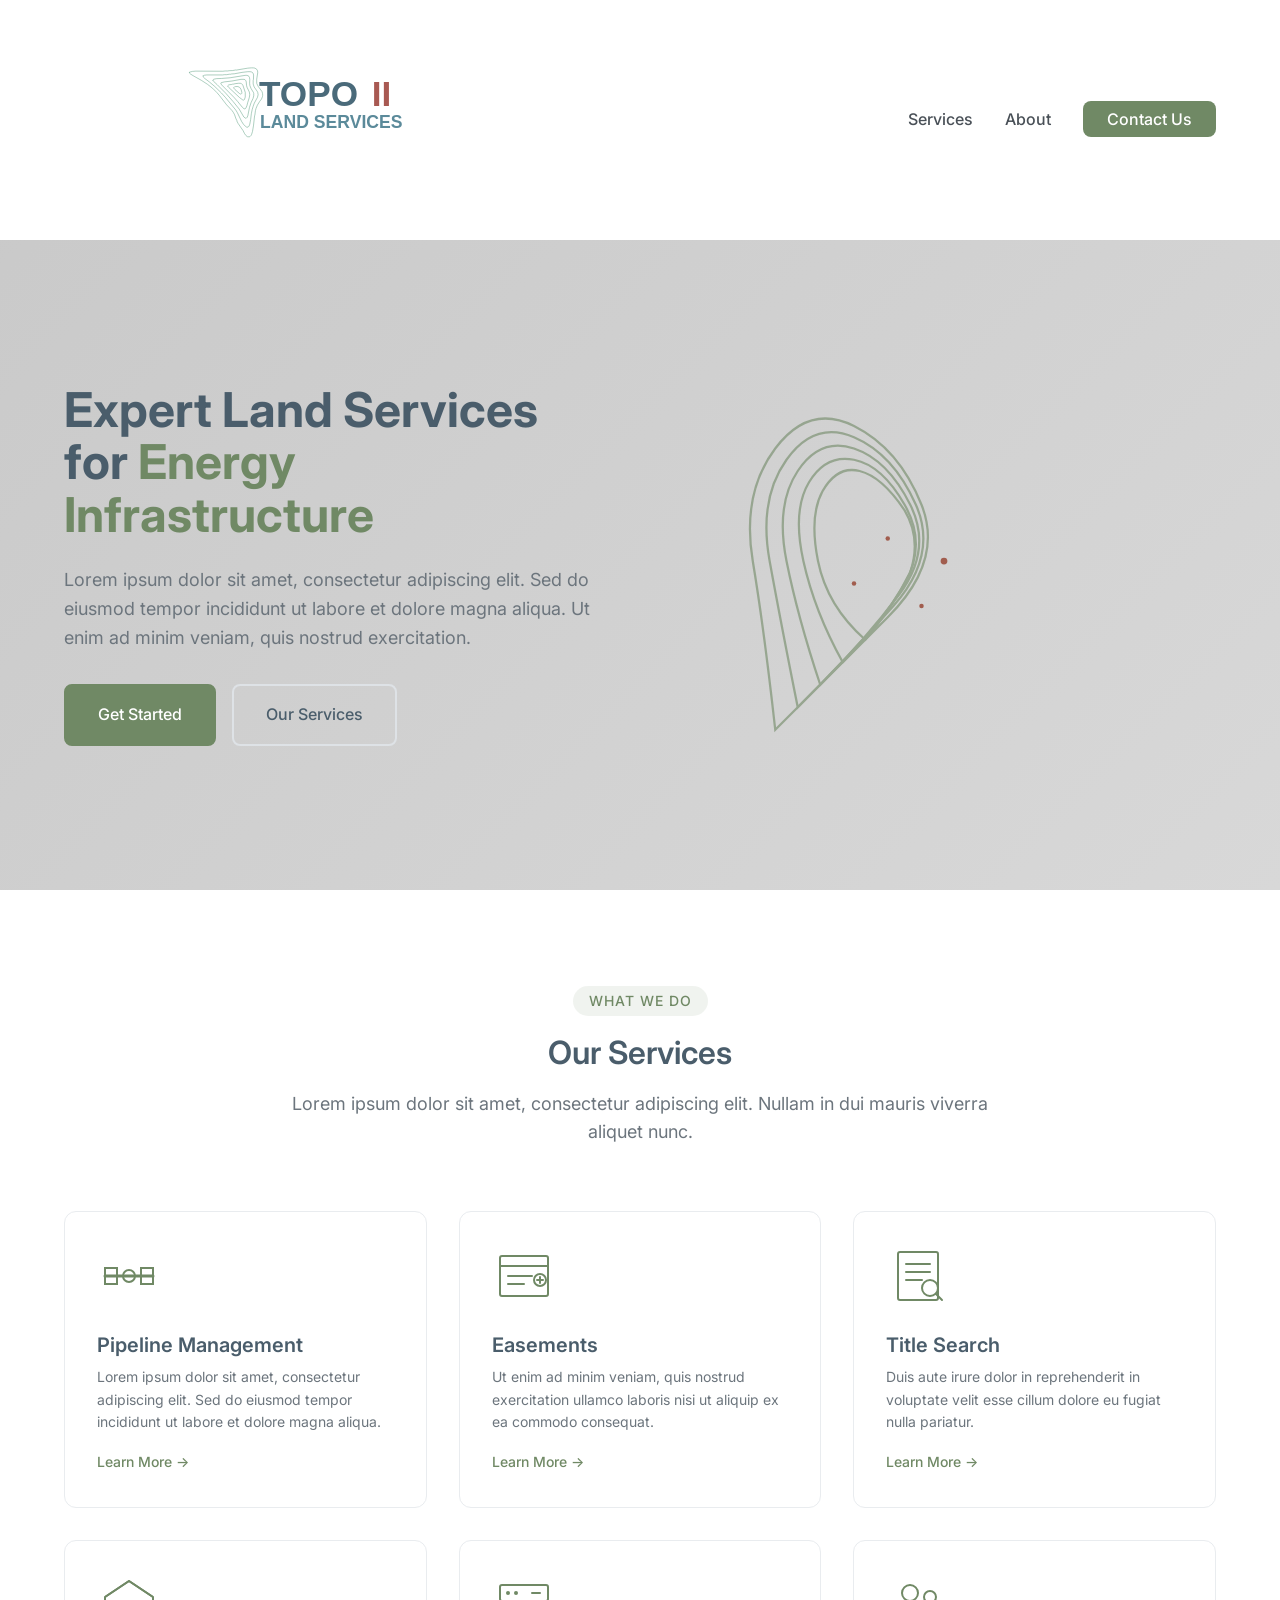
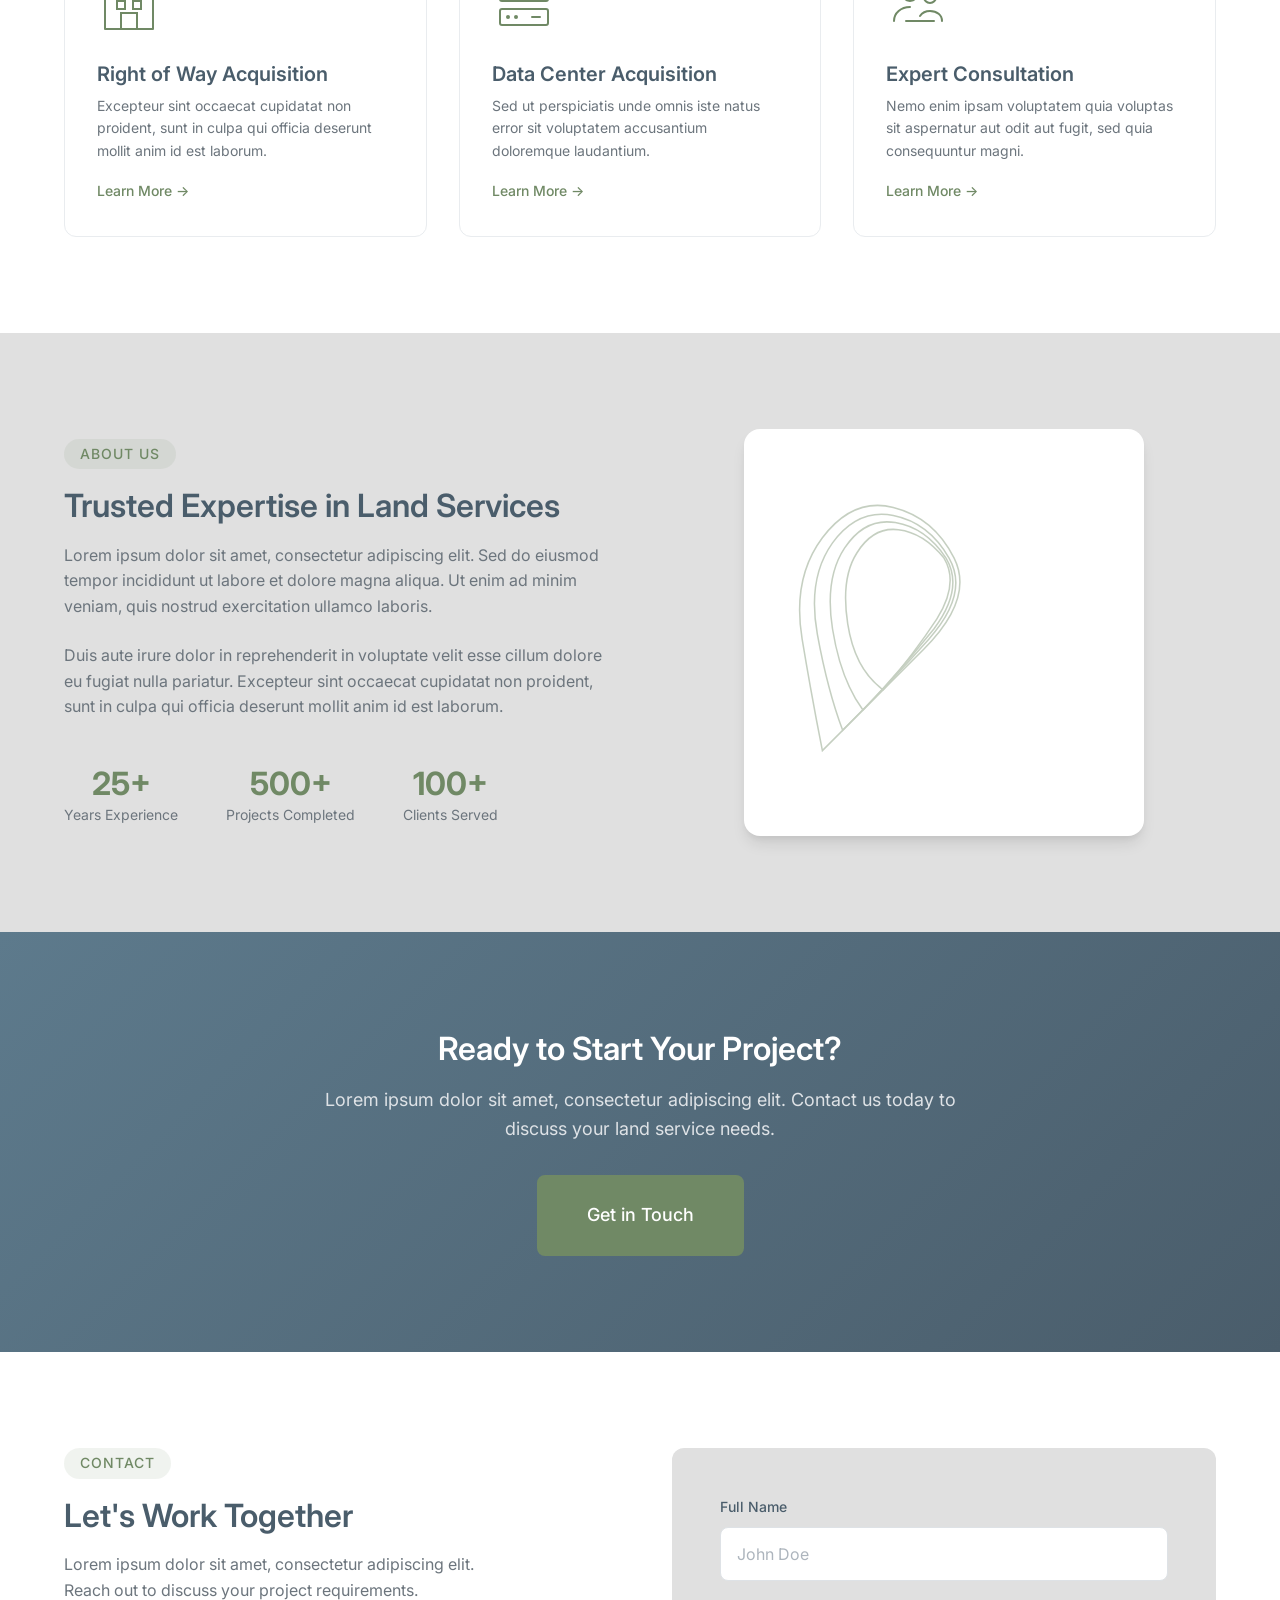
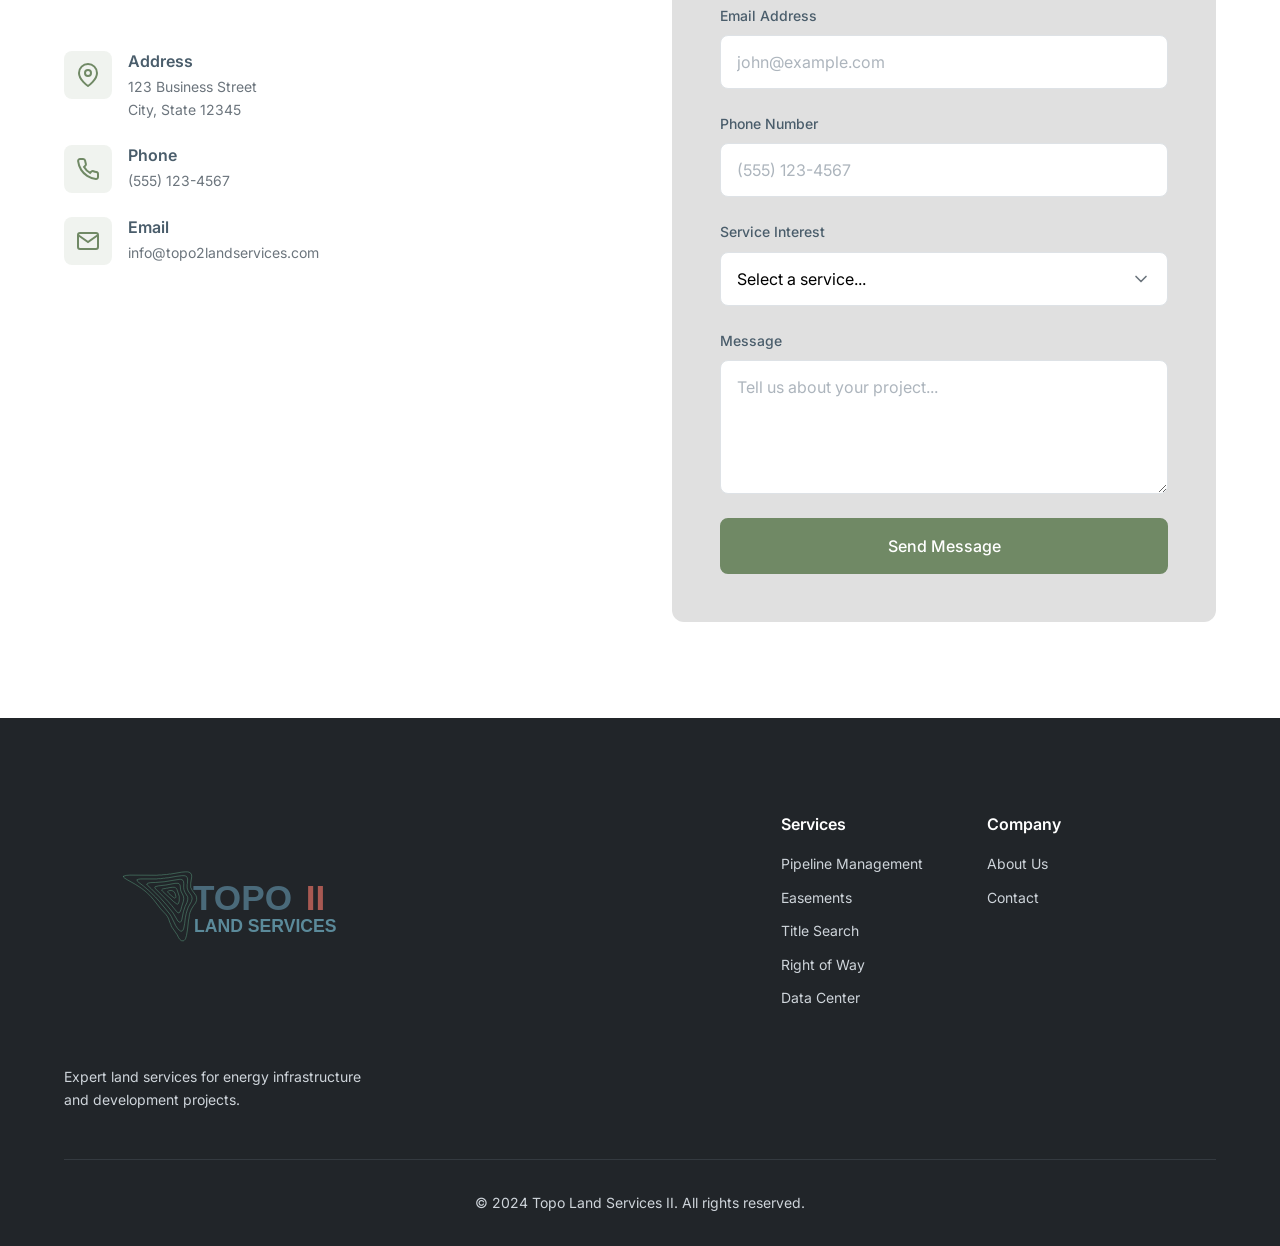
==== commit acc347bc: "Modify logo image style in header Updated logo image style to include margin-top." ====
--- a/index.html
+++ b/index.html
@@ -15,7 +15,7 @@
     <header class="header" id="header">
         <nav class="nav container">
             <a href="#" class="nav__logo">
-                <img src="logo.svg" alt="Topo Land Services II" class="logo-icon" style="height: 220px; width: auto; margin-left: -36px;">
+                <img src="logo.svg" alt="Topo Land Services II" class="logo-icon" style="height: 220px; width: auto; margin-left: -36px, margin-top: 30px;">
             </a>
             <div class="nav__menu" id="nav-menu">
                 <ul class="nav__list">
--- a/css/styles.css
+++ b/css/styles.css
@@ -261,6 +261,7 @@
     background-color: var(--color-white);
     z-index: 1000;
     transition: box-shadow var(--transition-base);
+    overflow: visible;
 }
 
 .header--scrolled {
@@ -277,11 +278,15 @@
 .nav__logo {
     display: flex;
     align-items: center;
+    height: 100%;
+    margin: 30px;
 }
 
 .logo-icon {
     height: 220px;
     width: auto;
+    max-width: none;
+    object-fit: contain;
 }
 
 .nav__menu {
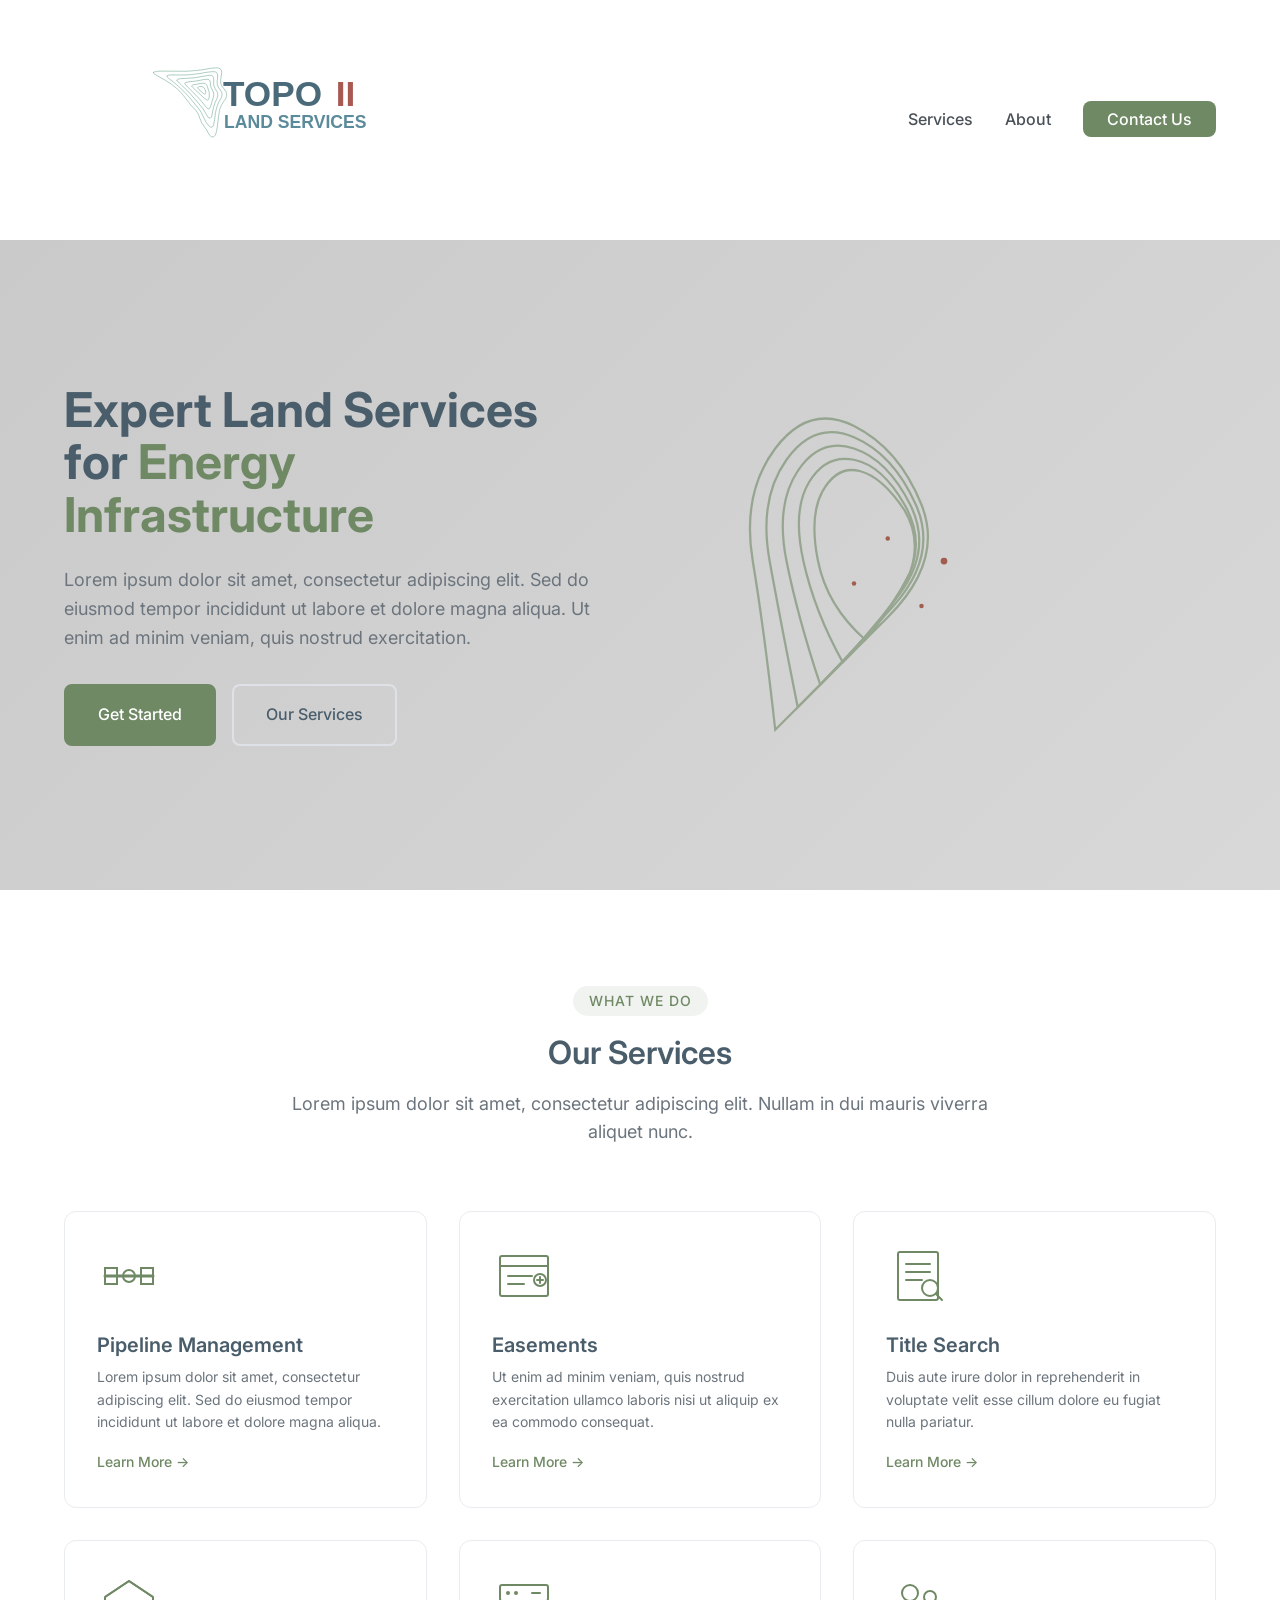
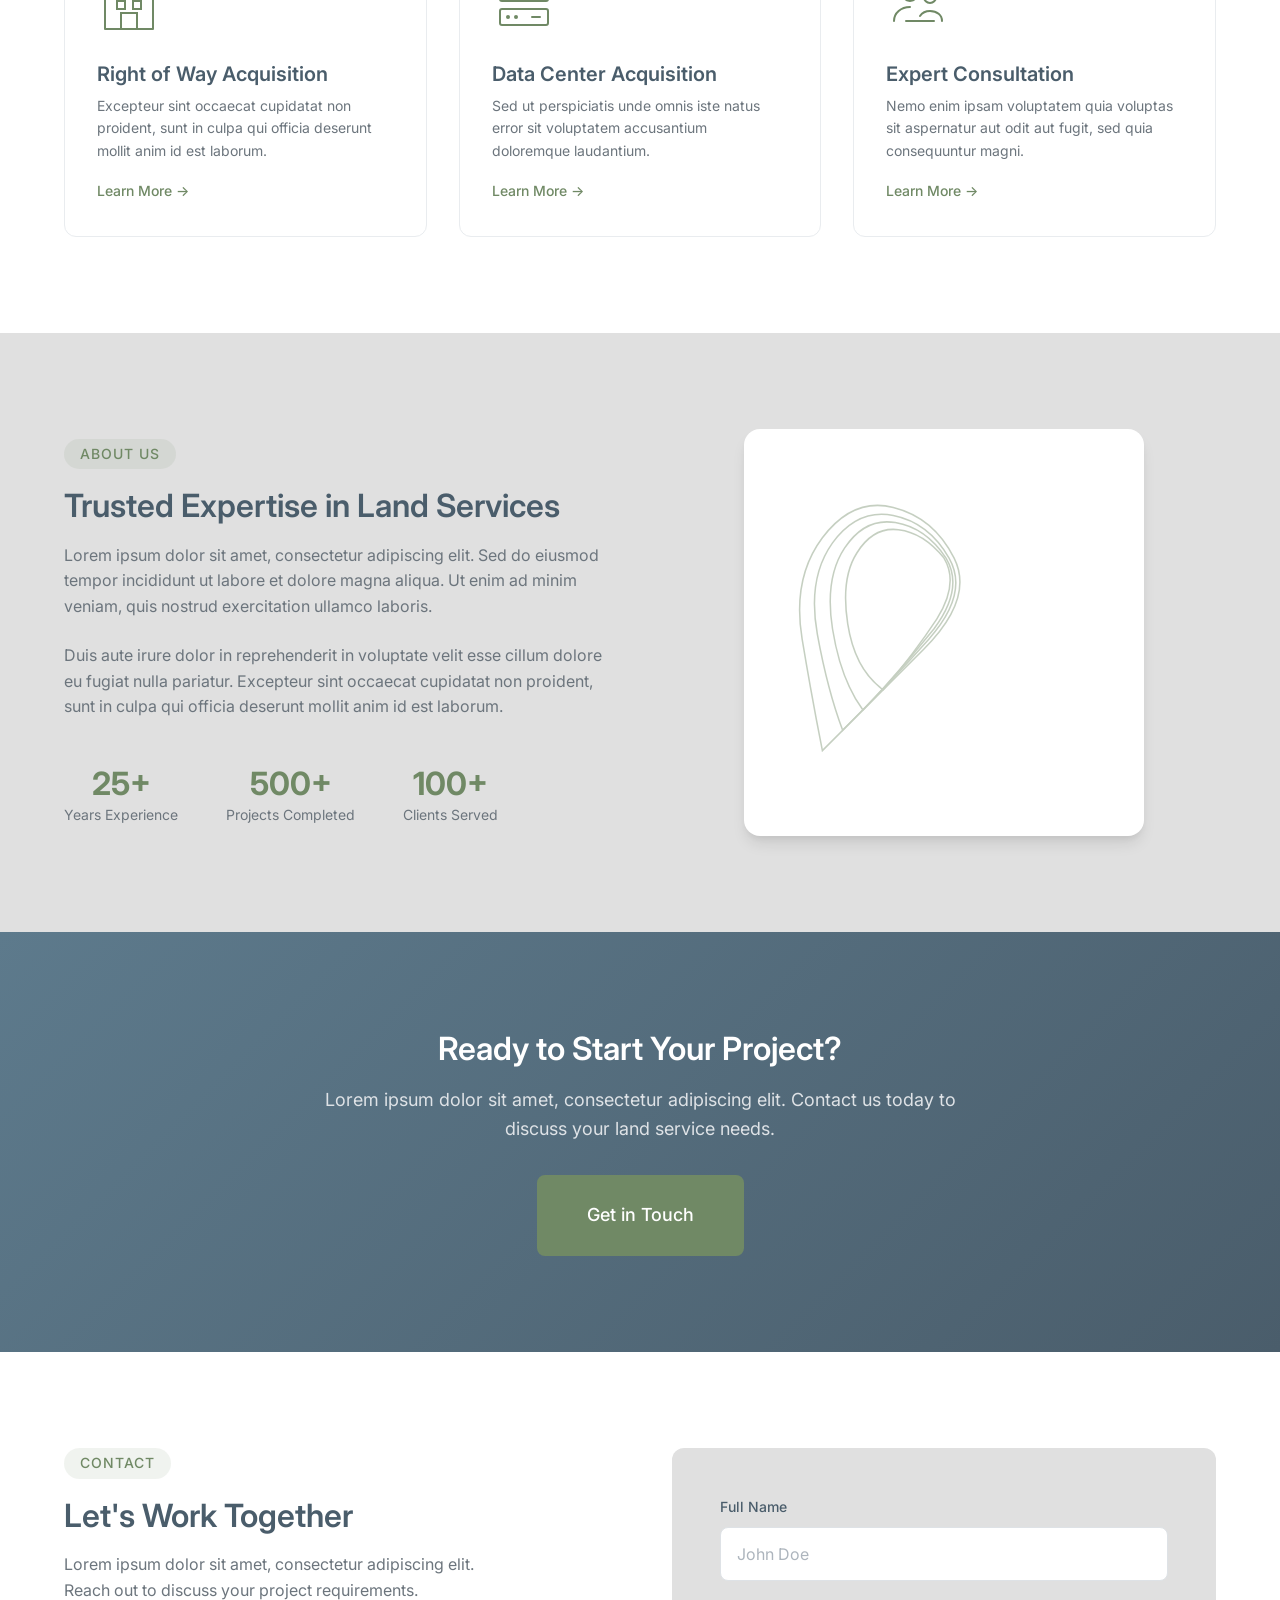
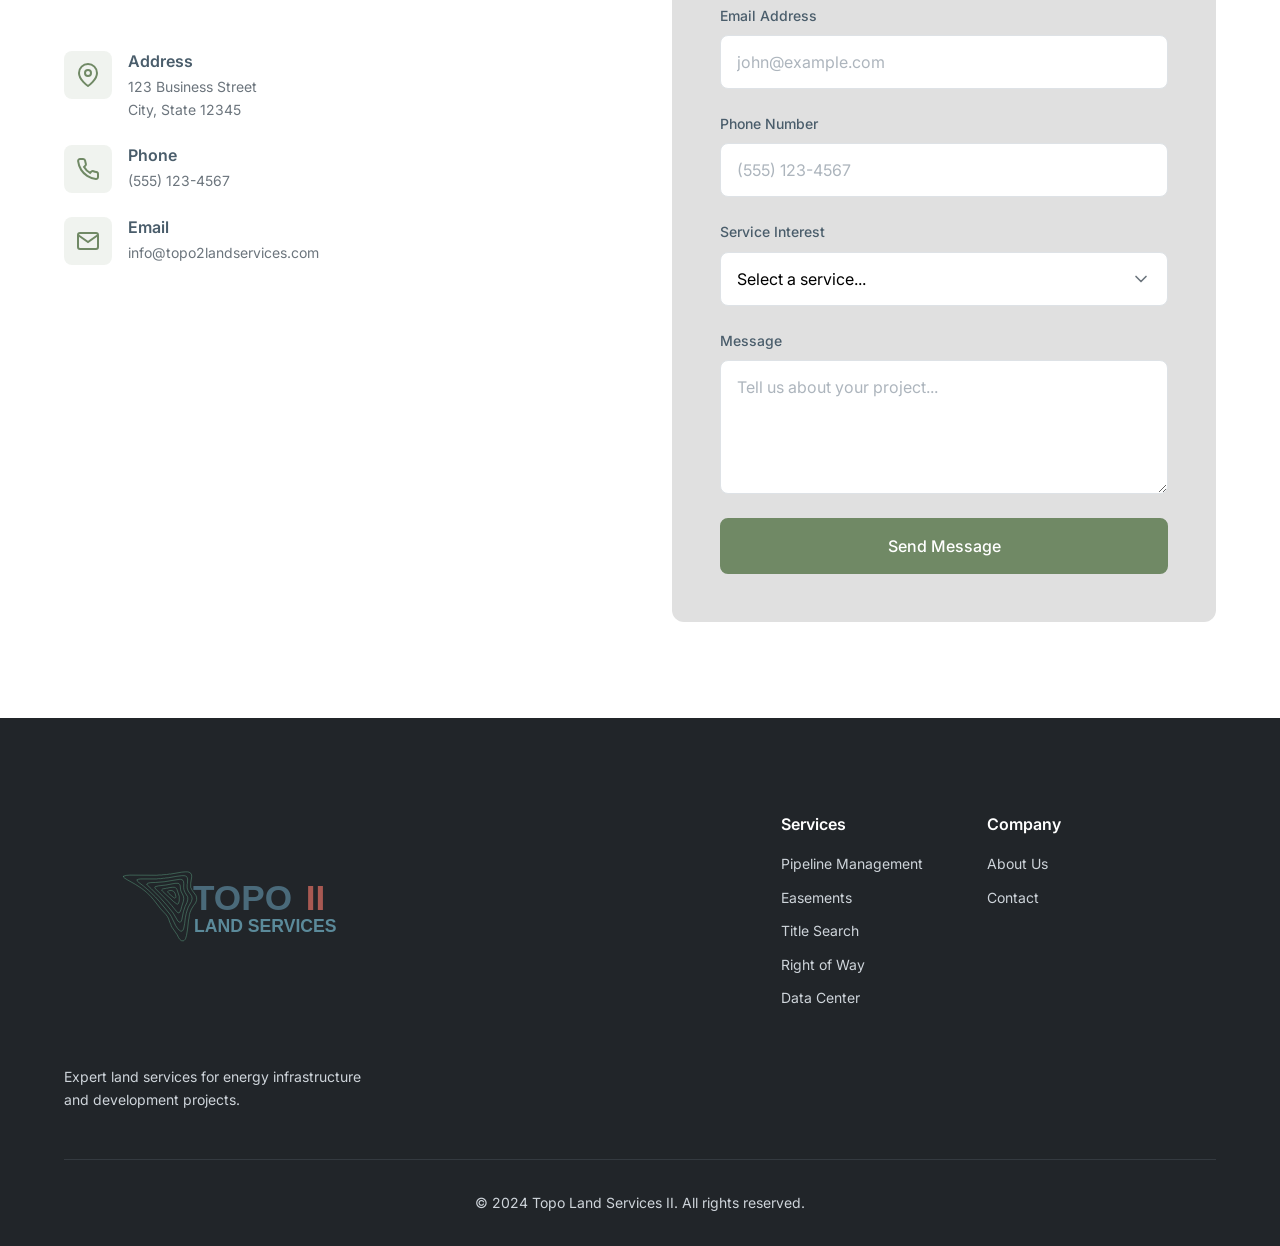
==== commit deba6206: "Update logo image style in index.html Removed margin-top style from logo image." ====
--- a/index.html
+++ b/index.html
@@ -15,7 +15,7 @@
     <header class="header" id="header">
         <nav class="nav container">
             <a href="#" class="nav__logo">
-                <img src="logo.svg" alt="Topo Land Services II" class="logo-icon" style="height: 220px; width: auto; margin-left: -36px, margin-top: 30px;">
+                <img src="logo.svg" alt="Topo Land Services II" class="logo-icon" style="height: 220px; width: auto; margin-left: -36px;">
             </a>
             <div class="nav__menu" id="nav-menu">
                 <ul class="nav__list">
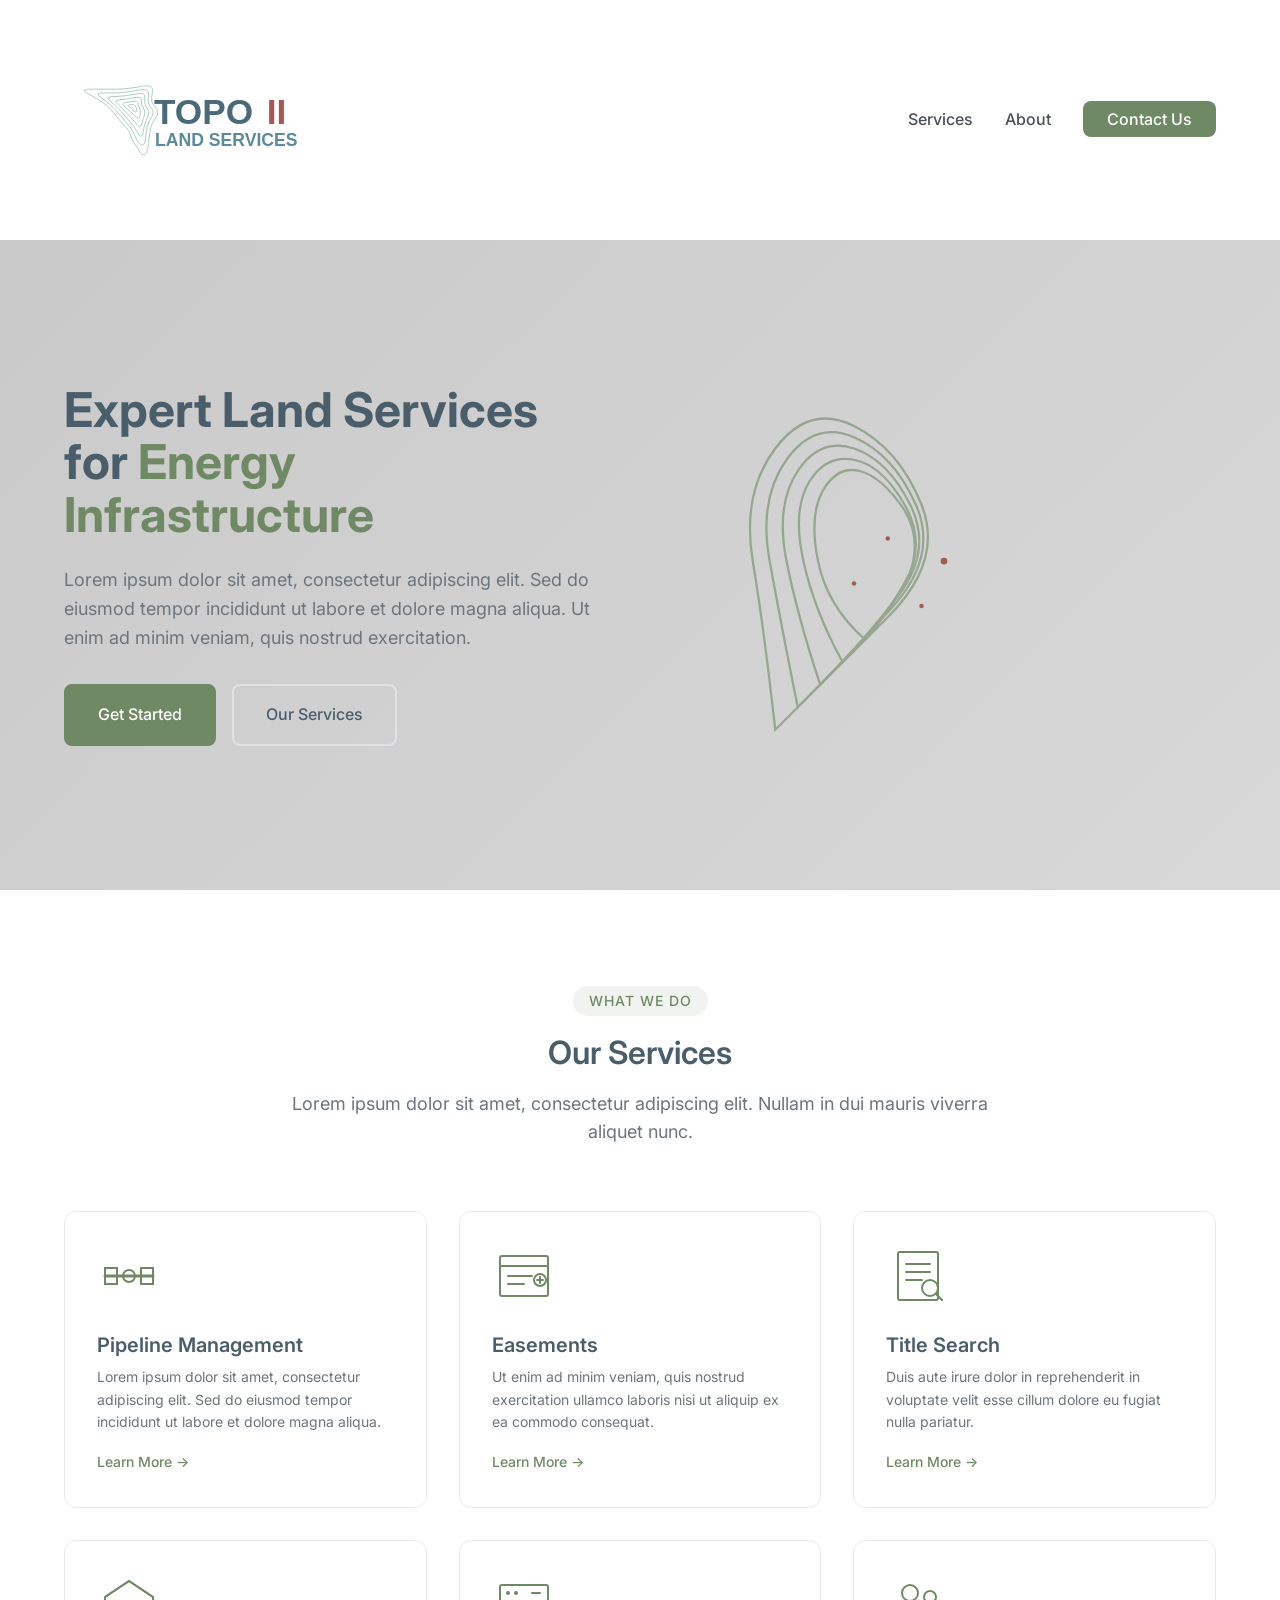
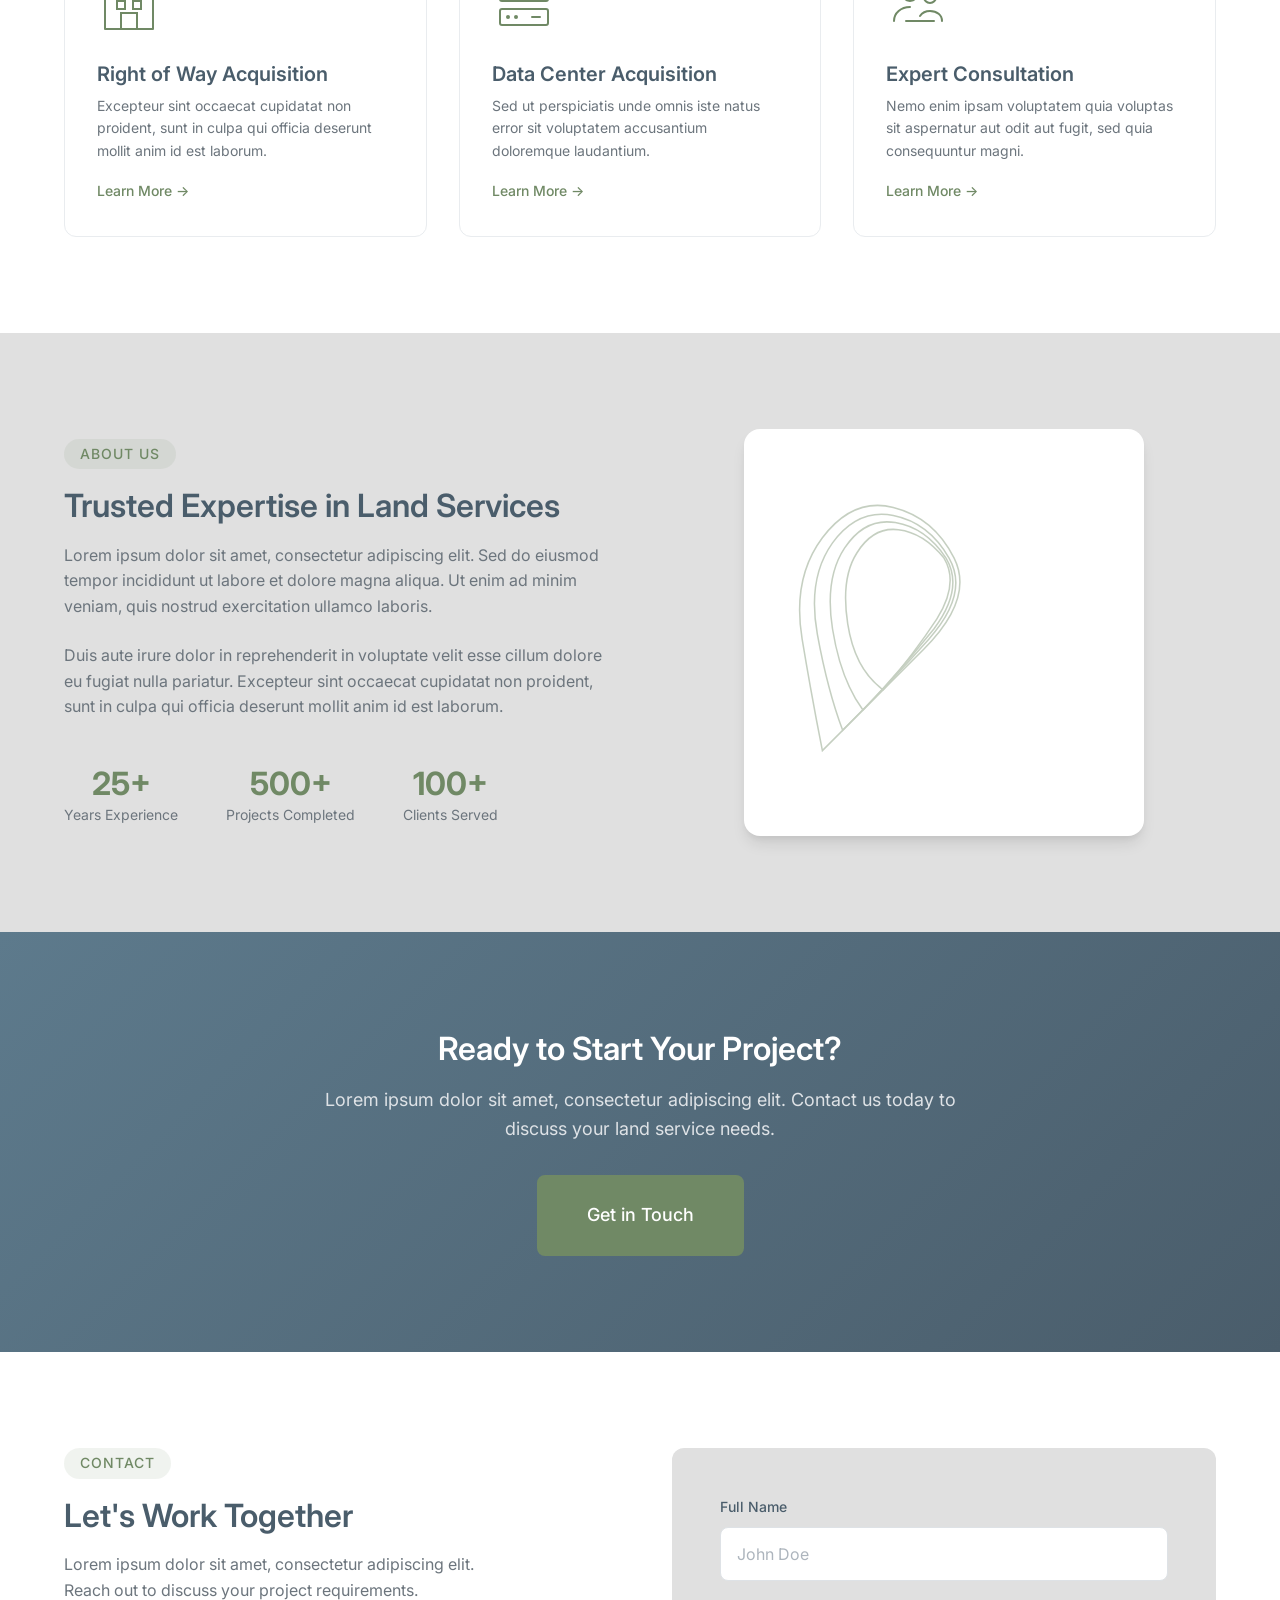
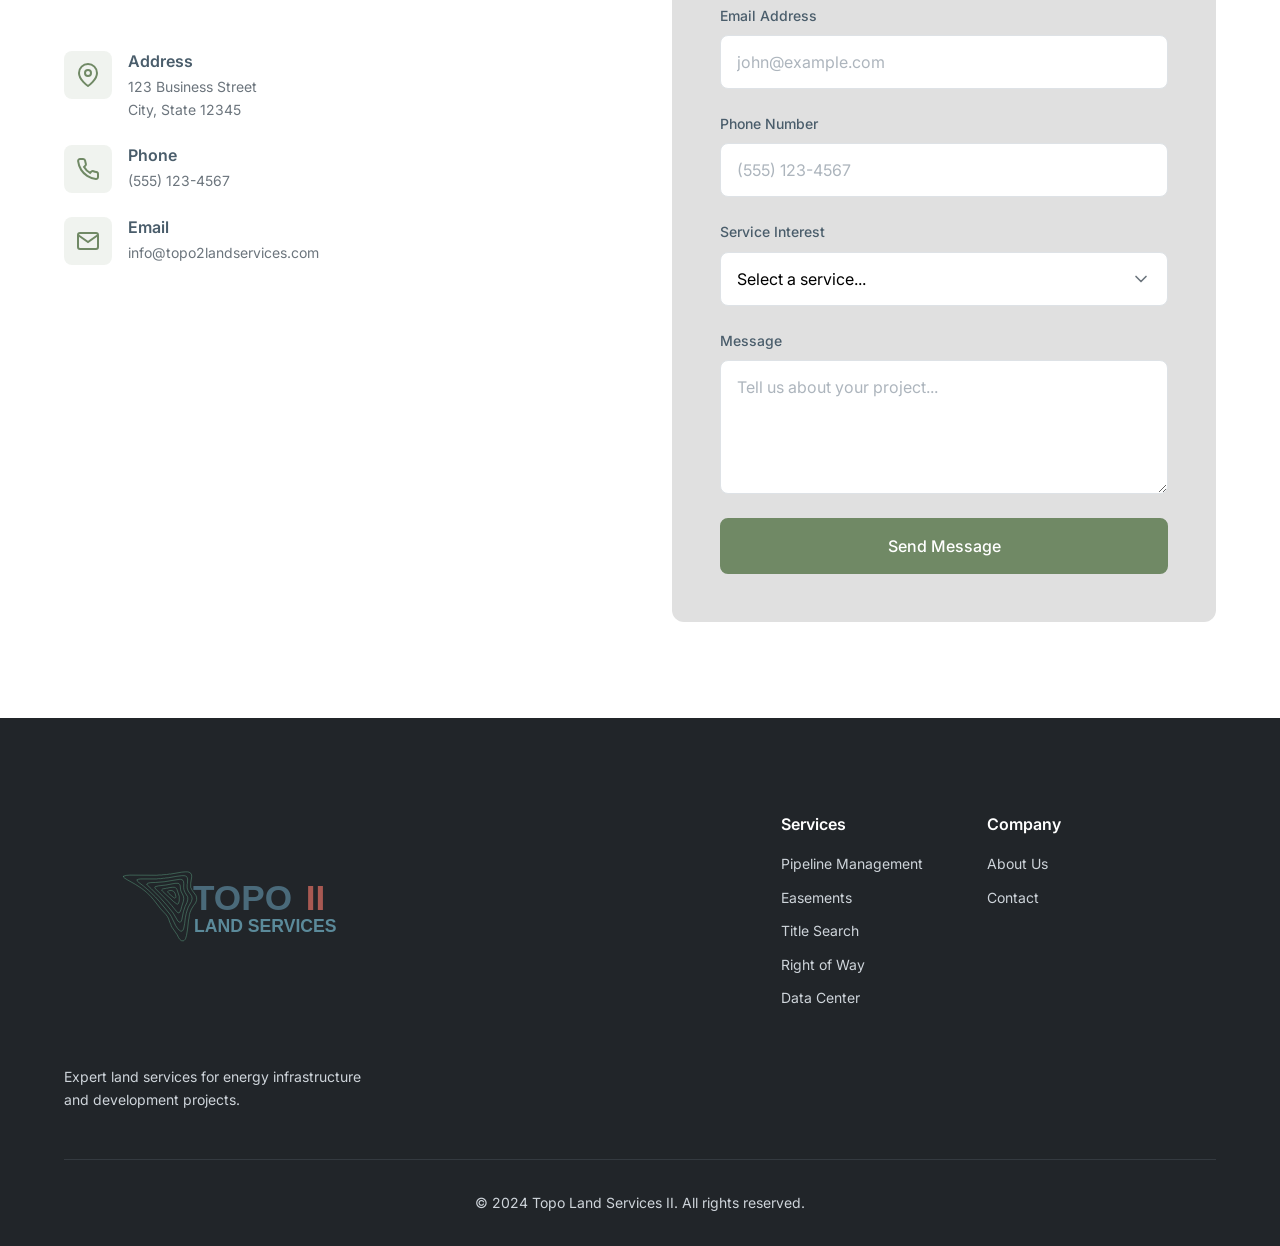
==== commit e43856f0: "Update logo margin in index.html Adjusted logo margin in navigation header." ====
--- a/index.html
+++ b/index.html
@@ -15,7 +15,7 @@
     <header class="header" id="header">
         <nav class="nav container">
             <a href="#" class="nav__logo">
-                <img src="logo.svg" alt="Topo Land Services II" class="logo-icon" style="height: 220px; width: auto; margin-left: -36px;">
+                <img src="logo.svg" alt="Topo Land Services II" class="logo-icon" style="height: 220px; width: auto; margin-left: -75px;">
             </a>
             <div class="nav__menu" id="nav-menu">
                 <ul class="nav__list">
--- a/css/styles.css
+++ b/css/styles.css
@@ -279,7 +279,6 @@
     display: flex;
     align-items: center;
     height: 100%;
-    margin: 30px;
 }
 
 .logo-icon {
@@ -287,6 +286,7 @@
     width: auto;
     max-width: none;
     object-fit: contain;
+    margin-top: 35px;
 }
 
 .nav__menu {
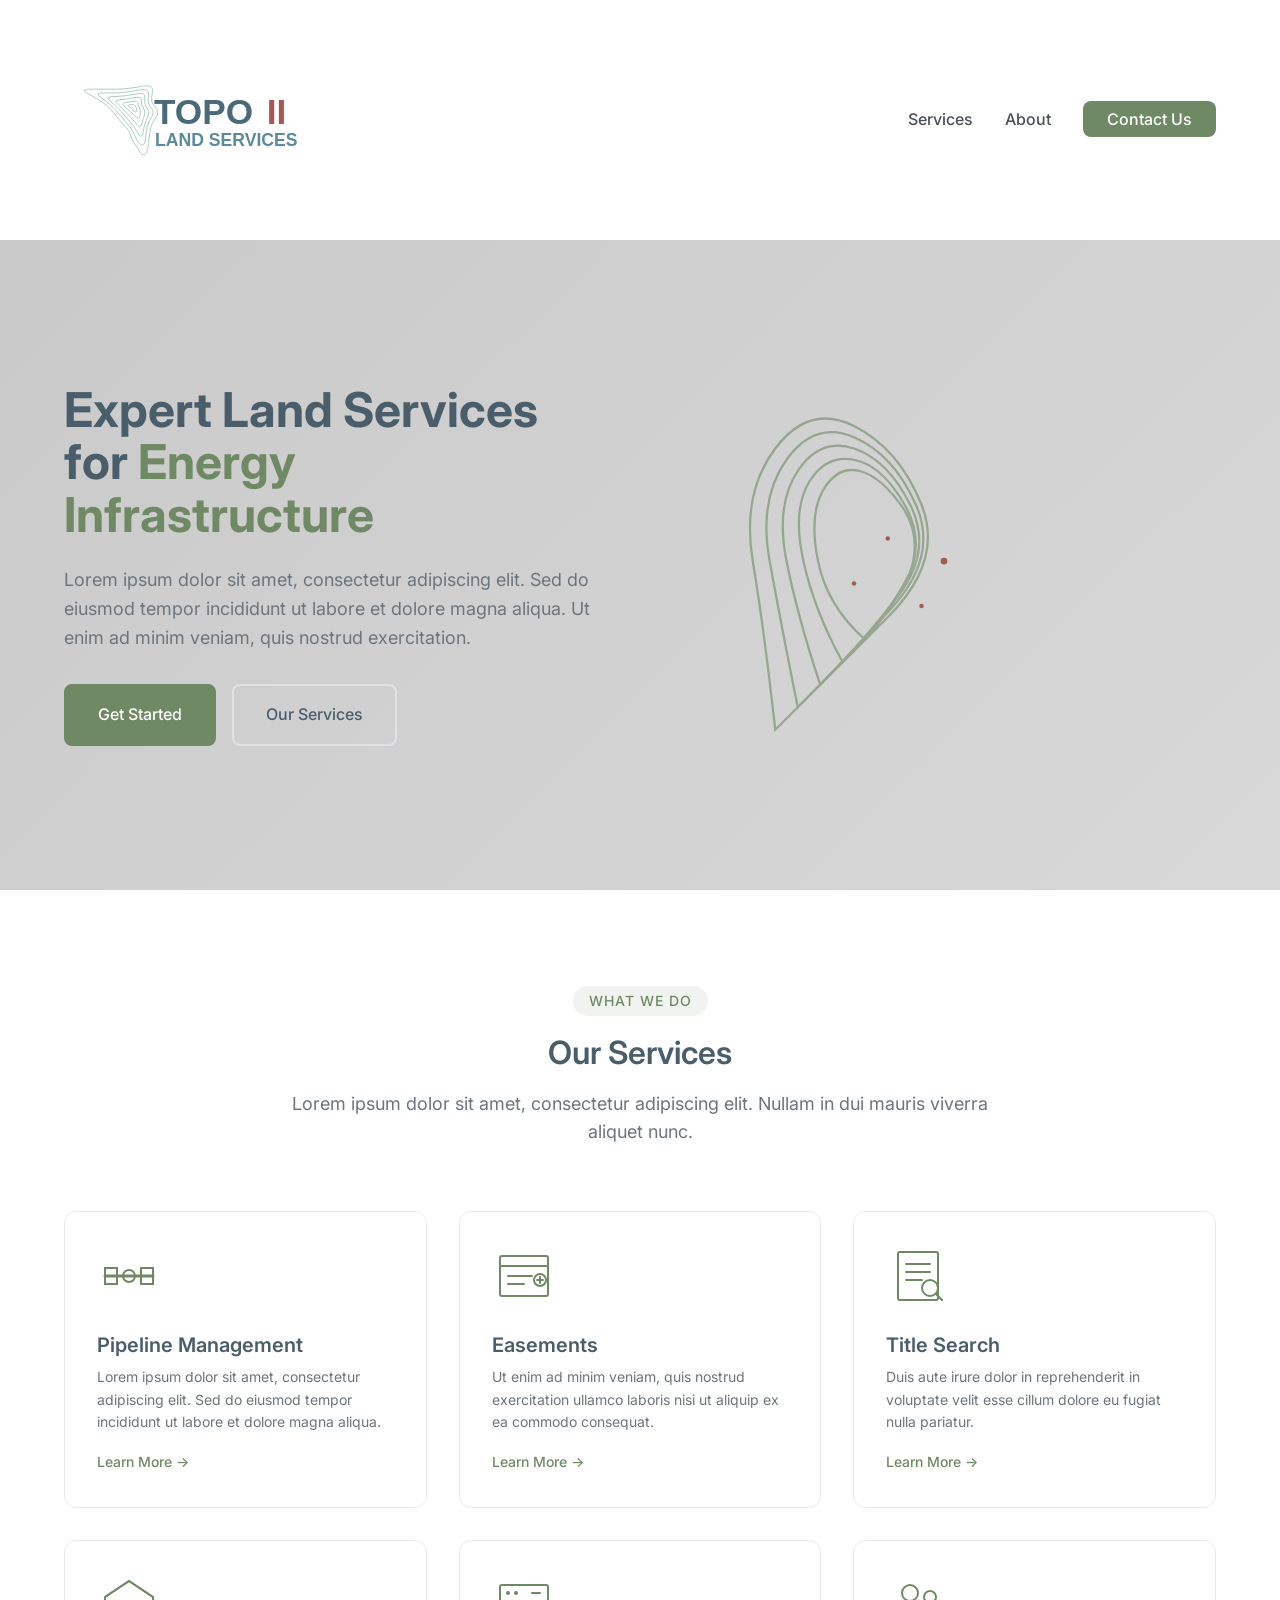
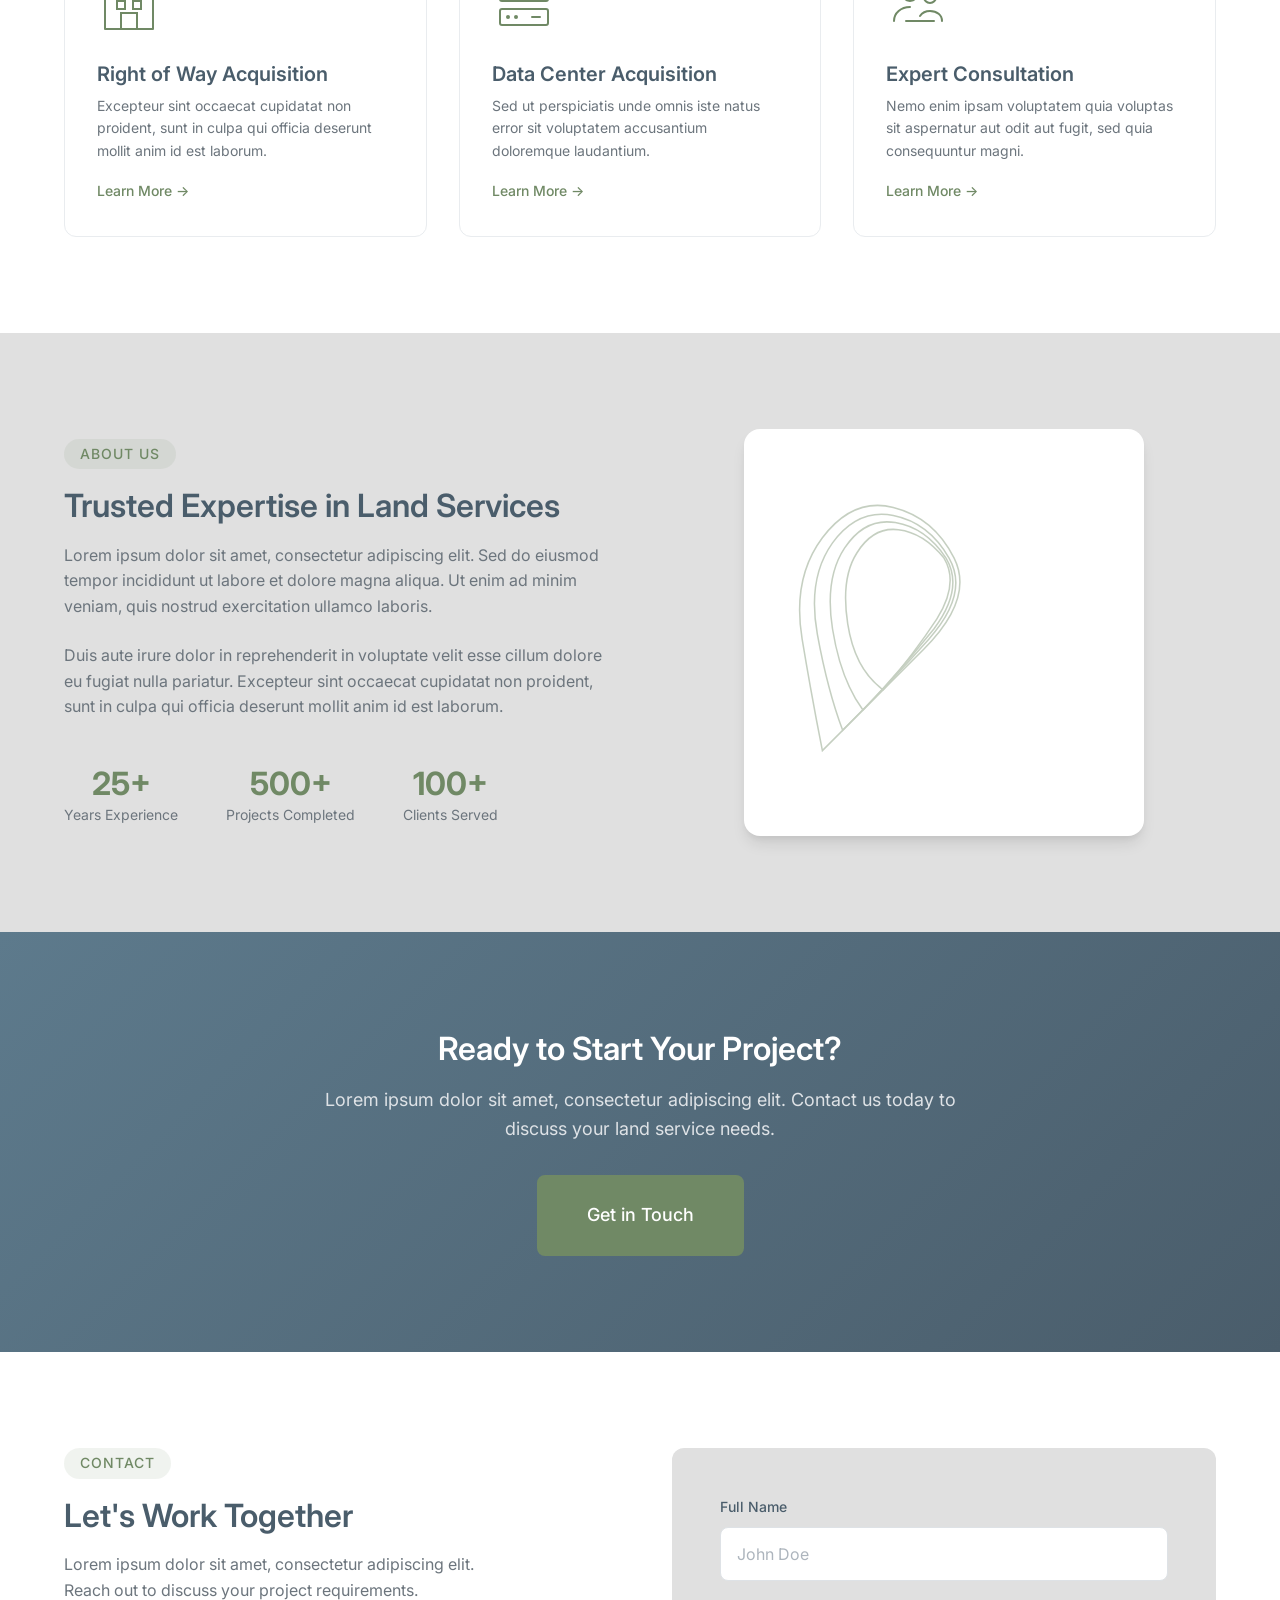
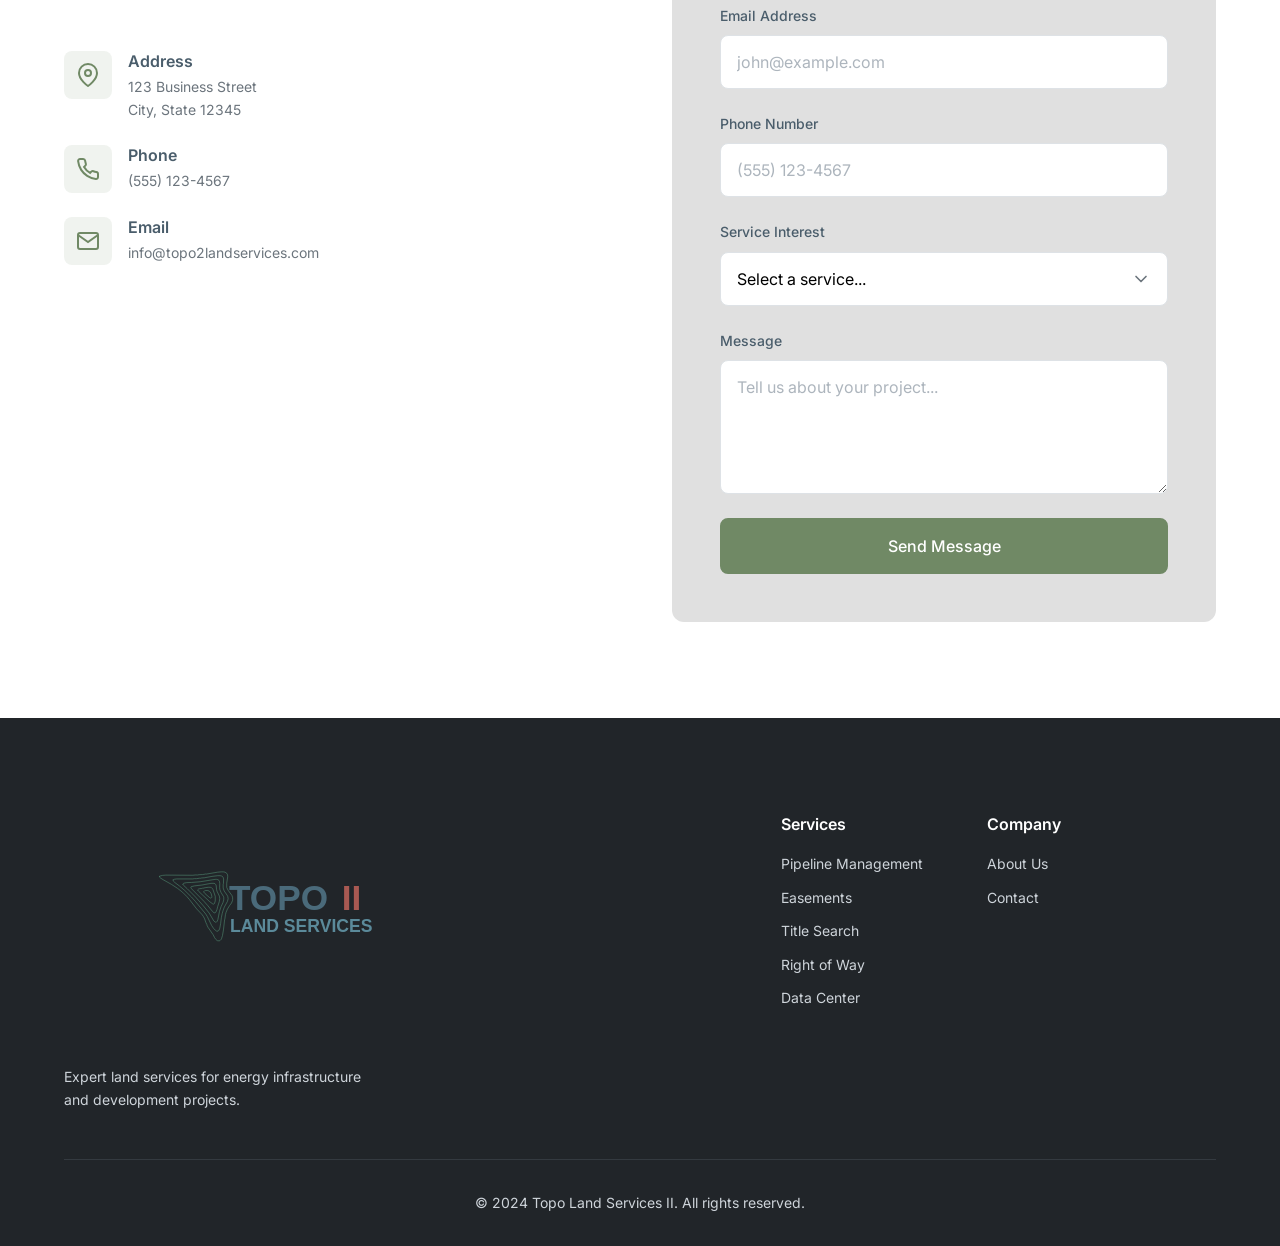
==== commit a0e3dd3e: "Update footer logo image style Removed margin-left style from footer logo image." ====
--- a/index.html
+++ b/index.html
@@ -15,7 +15,7 @@
     <header class="header" id="header">
         <nav class="nav container">
             <a href="#" class="nav__logo">
-                <img src="logo.svg" alt="Topo Land Services II" class="logo-icon" style="height: 220px; width: auto; margin-left: -75px;">
+                <img src="logo.svg" alt="Topo Land Services II" class="logo-icon" style="height: 220px; width: auto; margin-left: -75px; margin-top: 35px;">
             </a>
             <div class="nav__menu" id="nav-menu">
                 <ul class="nav__list">
@@ -329,7 +329,7 @@
         <div class="container">
             <div class="footer__content">
                 <div class="footer__brand">
-                    <img src="logo.svg" alt="Topo Land Services II" class="footer__logo" style="height: 220px; width: auto; margin-left: -36px;">
+                    <img src="logo.svg" alt="Topo Land Services II" class="footer__logo" style="height: 220px; width: auto;">
                     <p class="footer__tagline">Expert land services for energy infrastructure and development projects.</p>
                 </div>
                 <div class="footer__links">
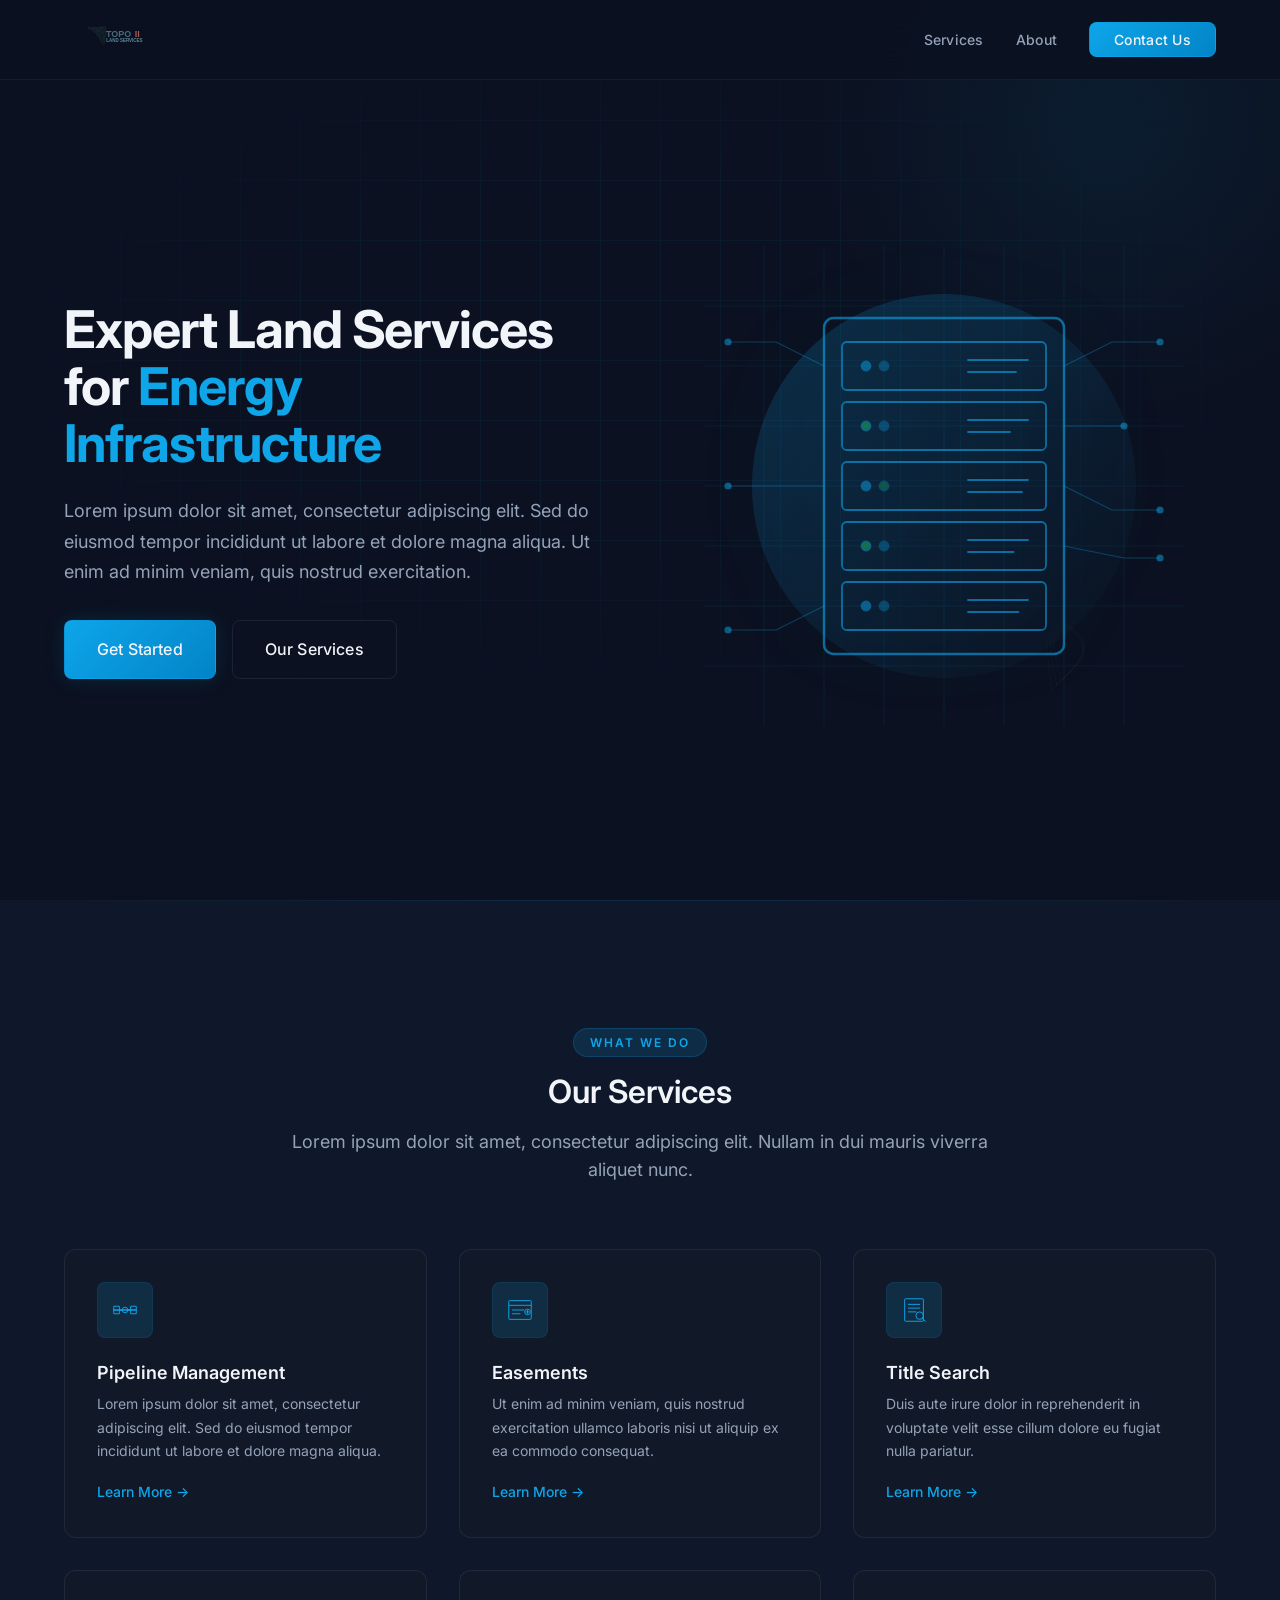
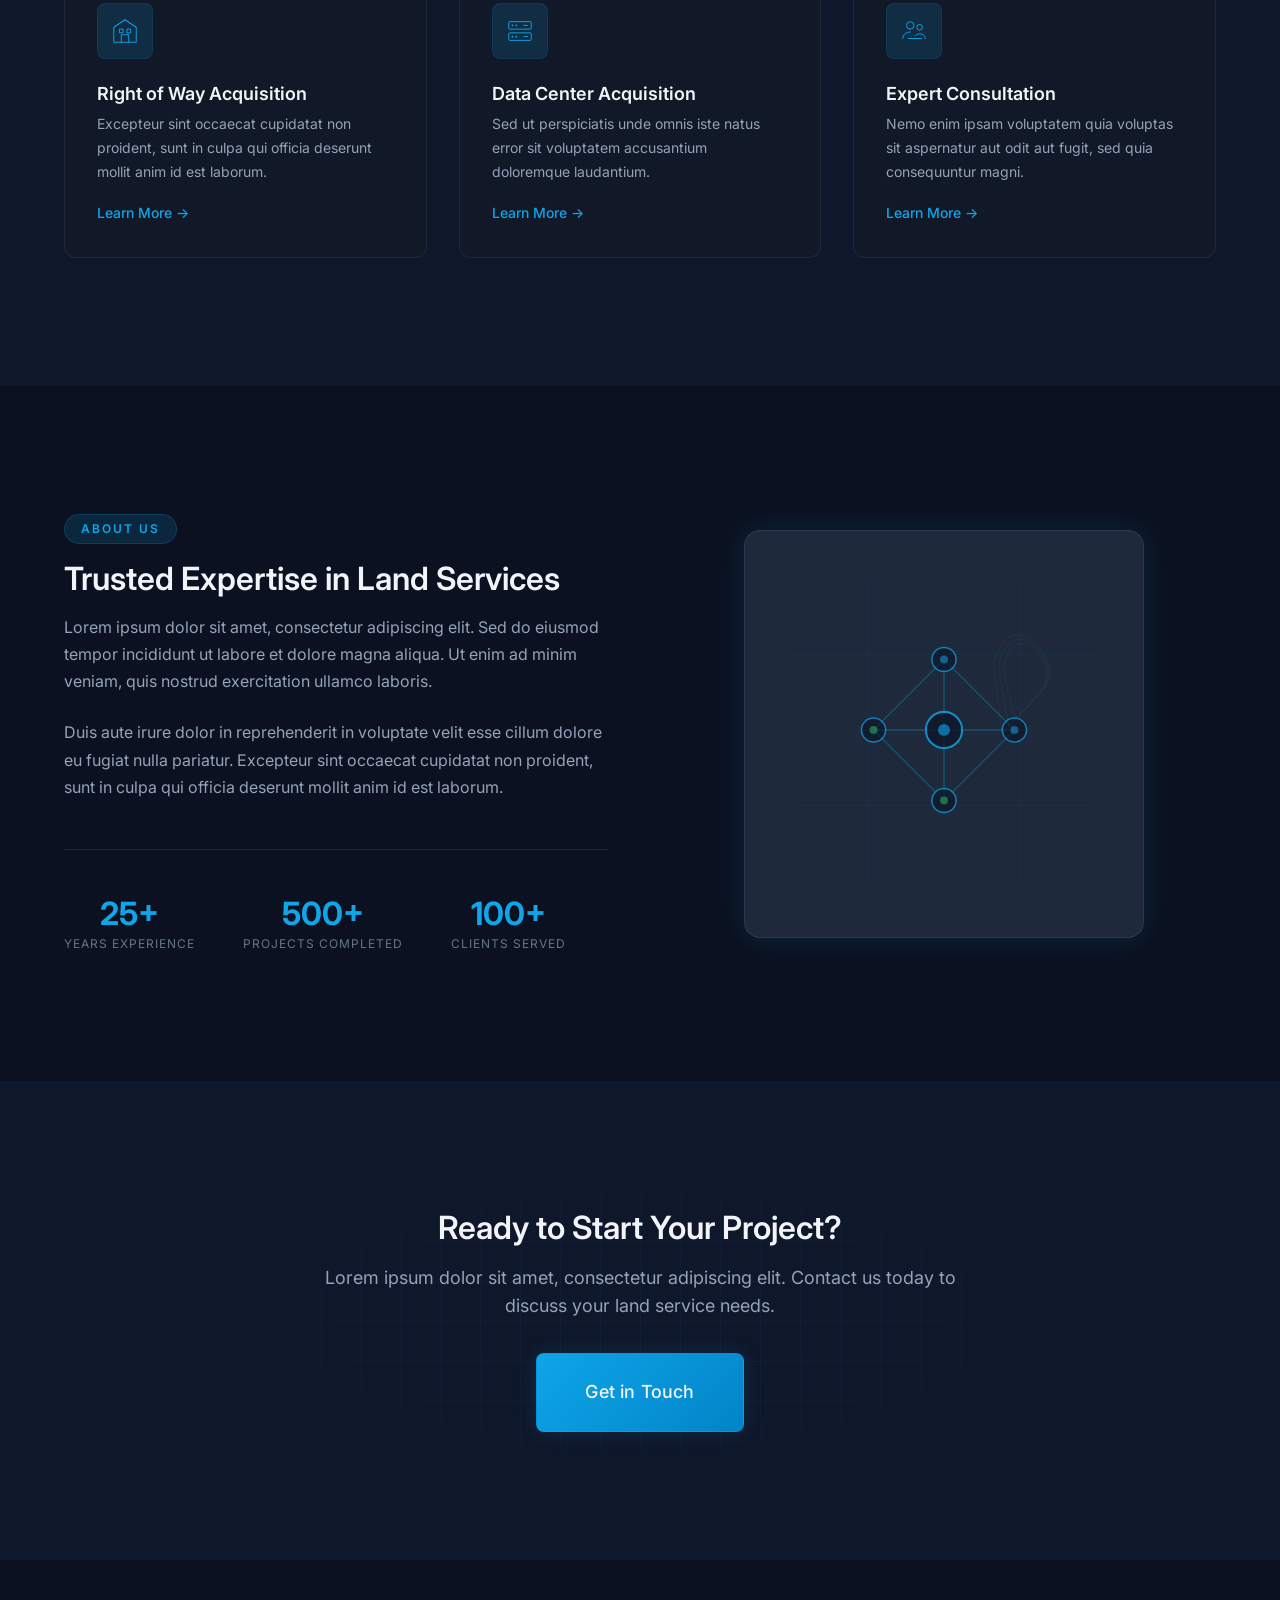
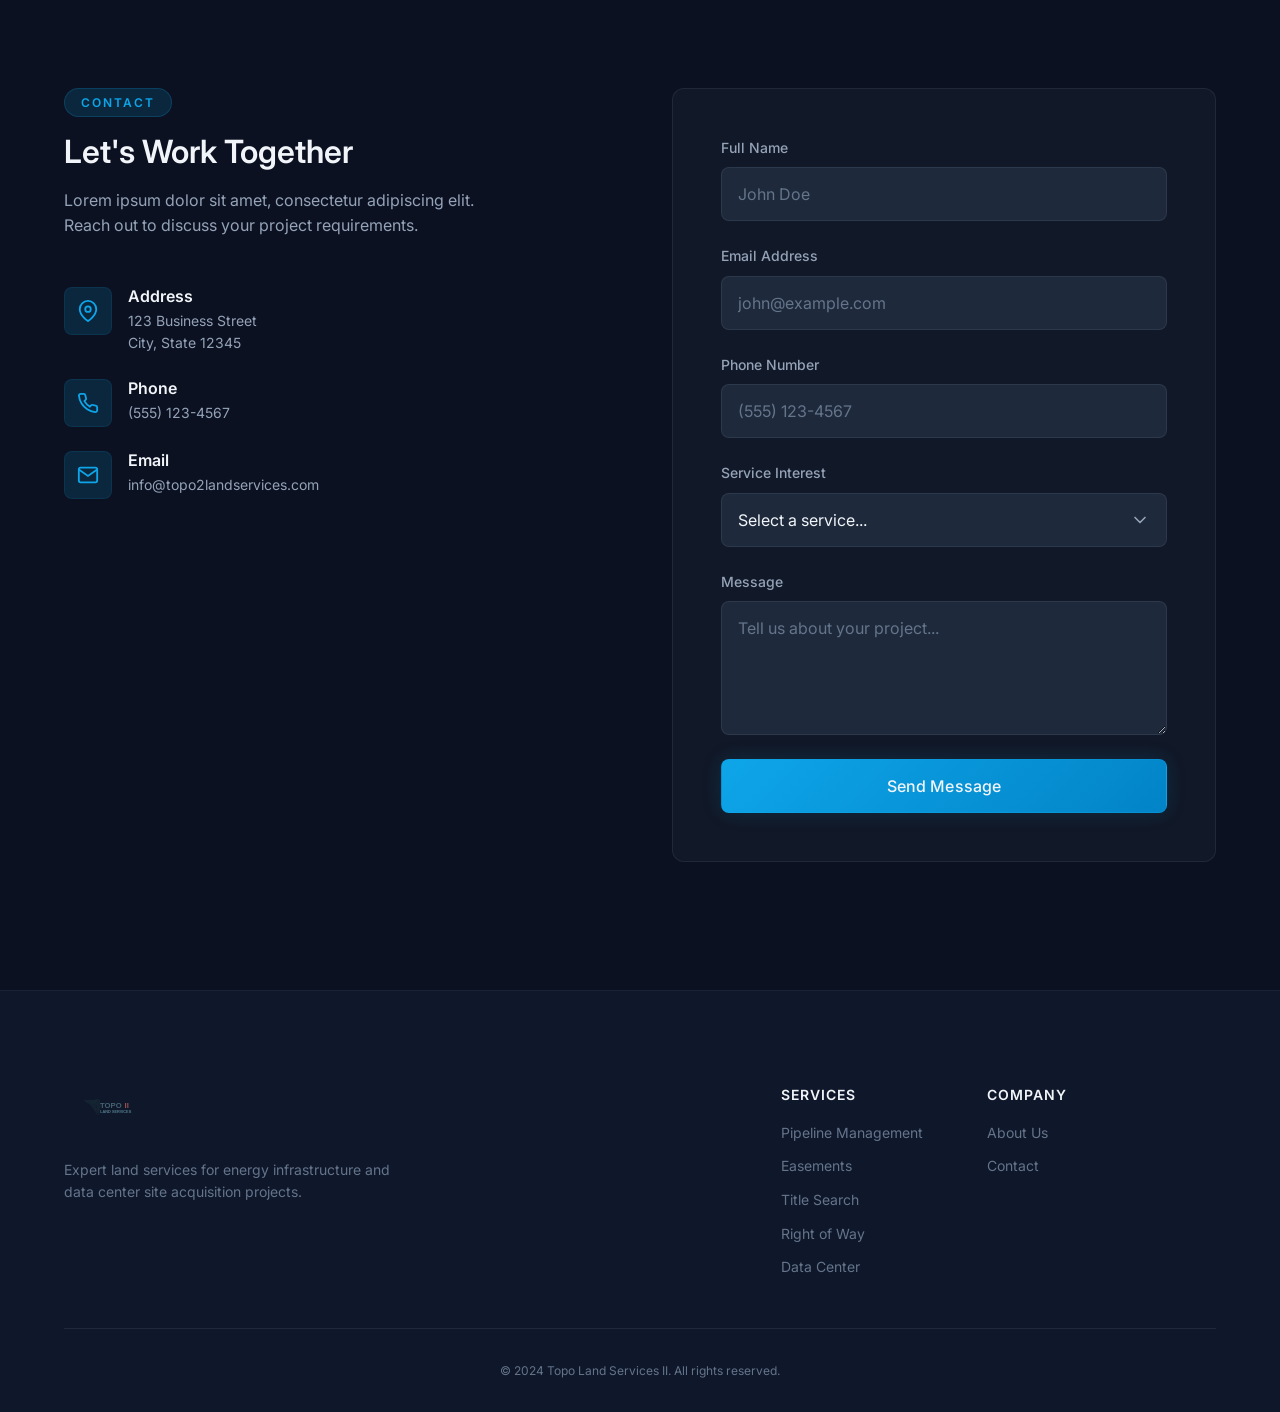
==== commit 19dd72a3: "Redesign website with modern data center tech aesthetic Restyle the site to position Topo Land Servi" ====
--- a/index.html
+++ b/index.html
@@ -3,8 +3,8 @@
 <head>
     <meta charset="UTF-8">
     <meta name="viewport" content="width=device-width, initial-scale=1.0">
-    <meta name="description" content="Topo Land Services II - Expert land services for oil and gas pipeline management, easements, title search, right of way acquisition, and data center acquisition.">
-    <title>Topo Land Services II | Pipeline & Land Acquisition Experts</title>
+    <meta name="description" content="Topo Land Services II - Expert land services for oil and gas pipeline management, easements, title search, right of way acquisition, and data center site acquisition.">
+    <title>Topo Land Services II | Pipeline & Data Center Site Acquisition</title>
     <link rel="stylesheet" href="css/styles.css">
     <link rel="preconnect" href="https://fonts.googleapis.com">
     <link rel="preconnect" href="https://fonts.gstatic.com" crossorigin>
@@ -15,7 +15,7 @@
     <header class="header" id="header">
         <nav class="nav container">
             <a href="#" class="nav__logo">
-                <img src="logo.svg" alt="Topo Land Services II" class="logo-icon" style="height: 220px; width: auto; margin-left: -75px; margin-top: 35px;">
+                <img src="logo.svg" alt="Topo Land Services II" class="logo-icon">
             </a>
             <div class="nav__menu" id="nav-menu">
                 <ul class="nav__list">
@@ -54,18 +54,105 @@
                 </div>
                 <div class="hero__visual">
                     <div class="hero__graphic">
+                        <!-- Data center / server rack inspired SVG -->
                         <svg viewBox="0 0 400 400" xmlns="http://www.w3.org/2000/svg" class="hero__svg">
-                            <g fill="none" stroke="#708965" stroke-width="2" opacity="0.6">
+                            <defs>
+                                <linearGradient id="glowGrad" x1="0%" y1="0%" x2="100%" y2="100%">
+                                    <stop offset="0%" style="stop-color:#0ea5e9;stop-opacity:0.2"/>
+                                    <stop offset="100%" style="stop-color:#0ea5e9;stop-opacity:0"/>
+                                </linearGradient>
+                            </defs>
+
+                            <!-- Circuit board grid lines -->
+                            <g stroke="#0ea5e9" stroke-width="0.5" opacity="0.15">
+                                <line x1="0" y1="50" x2="400" y2="50"/>
+                                <line x1="0" y1="100" x2="400" y2="100"/>
+                                <line x1="0" y1="150" x2="400" y2="150"/>
+                                <line x1="0" y1="200" x2="400" y2="200"/>
+                                <line x1="0" y1="250" x2="400" y2="250"/>
+                                <line x1="0" y1="300" x2="400" y2="300"/>
+                                <line x1="0" y1="350" x2="400" y2="350"/>
+                                <line x1="50" y1="0" x2="50" y2="400"/>
+                                <line x1="100" y1="0" x2="100" y2="400"/>
+                                <line x1="150" y1="0" x2="150" y2="400"/>
+                                <line x1="200" y1="0" x2="200" y2="400"/>
+                                <line x1="250" y1="0" x2="250" y2="400"/>
+                                <line x1="300" y1="0" x2="300" y2="400"/>
+                                <line x1="350" y1="0" x2="350" y2="400"/>
+                            </g>
+
+                            <!-- Server rack outline -->
+                            <g fill="none" stroke="#0ea5e9" opacity="0.6">
+                                <!-- Rack frame -->
+                                <rect x="100" y="60" width="200" height="280" rx="8" stroke-width="2"/>
+
+                                <!-- Server unit 1 -->
+                                <rect x="115" y="80" width="170" height="40" rx="4" stroke-width="1.5"/>
+                                <circle cx="135" cy="100" r="4" fill="#0ea5e9" opacity="0.8"/>
+                                <circle cx="150" cy="100" r="4" fill="#0ea5e9" opacity="0.5"/>
+                                <line x1="220" y1="95" x2="270" y2="95" stroke-width="1.5" stroke-linecap="round"/>
+                                <line x1="220" y1="105" x2="260" y2="105" stroke-width="1.5" stroke-linecap="round"/>
+
+                                <!-- Server unit 2 -->
+                                <rect x="115" y="130" width="170" height="40" rx="4" stroke-width="1.5"/>
+                                <circle cx="135" cy="150" r="4" fill="#22c55e" opacity="0.8"/>
+                                <circle cx="150" cy="150" r="4" fill="#0ea5e9" opacity="0.5"/>
+                                <line x1="220" y1="145" x2="270" y2="145" stroke-width="1.5" stroke-linecap="round"/>
+                                <line x1="220" y1="155" x2="255" y2="155" stroke-width="1.5" stroke-linecap="round"/>
+
+                                <!-- Server unit 3 -->
+                                <rect x="115" y="180" width="170" height="40" rx="4" stroke-width="1.5"/>
+                                <circle cx="135" cy="200" r="4" fill="#0ea5e9" opacity="0.8"/>
+                                <circle cx="150" cy="200" r="4" fill="#22c55e" opacity="0.5"/>
+                                <line x1="220" y1="195" x2="270" y2="195" stroke-width="1.5" stroke-linecap="round"/>
+                                <line x1="220" y1="205" x2="265" y2="205" stroke-width="1.5" stroke-linecap="round"/>
+
+                                <!-- Server unit 4 -->
+                                <rect x="115" y="230" width="170" height="40" rx="4" stroke-width="1.5"/>
+                                <circle cx="135" cy="250" r="4" fill="#22c55e" opacity="0.8"/>
+                                <circle cx="150" cy="250" r="4" fill="#0ea5e9" opacity="0.5"/>
+                                <line x1="220" y1="245" x2="270" y2="245" stroke-width="1.5" stroke-linecap="round"/>
+                                <line x1="220" y1="255" x2="258" y2="255" stroke-width="1.5" stroke-linecap="round"/>
+
+                                <!-- Server unit 5 -->
+                                <rect x="115" y="280" width="170" height="40" rx="4" stroke-width="1.5"/>
+                                <circle cx="135" cy="300" r="4" fill="#0ea5e9" opacity="0.8"/>
+                                <circle cx="150" cy="300" r="4" fill="#0ea5e9" opacity="0.5"/>
+                                <line x1="220" y1="295" x2="270" y2="295" stroke-width="1.5" stroke-linecap="round"/>
+                                <line x1="220" y1="305" x2="262" y2="305" stroke-width="1.5" stroke-linecap="round"/>
+                            </g>
+
+                            <!-- Connection lines going out -->
+                            <g stroke="#0ea5e9" stroke-width="1" opacity="0.3">
+                                <path d="M300 100 L340 80 L380 80" fill="none"/>
+                                <path d="M300 150 L350 150" fill="none"/>
+                                <path d="M300 200 L340 220 L380 220" fill="none"/>
+                                <path d="M300 250 L350 260 L380 260" fill="none"/>
+                                <path d="M100 100 L60 80 L20 80" fill="none"/>
+                                <path d="M100 200 L60 200 L20 200" fill="none"/>
+                                <path d="M100 300 L60 320 L20 320" fill="none"/>
+                            </g>
+
+                            <!-- Connection dots -->
+                            <g fill="#0ea5e9" opacity="0.5">
+                                <circle cx="380" cy="80" r="3"/>
+                                <circle cx="350" cy="150" r="3"/>
+                                <circle cx="380" cy="220" r="3"/>
+                                <circle cx="380" cy="260" r="3"/>
+                                <circle cx="20" cy="80" r="3"/>
+                                <circle cx="20" cy="200" r="3"/>
+                                <circle cx="20" cy="320" r="3"/>
+                            </g>
+
+                            <!-- Topo contour lines integrated subtly -->
+                            <g fill="none" stroke="#5a9d7e" stroke-width="1" opacity="0.2" transform="translate(280, 300) scale(0.2)">
                                 <path d="M50,350 Q100,300 150,250 Q200,200 180,150 Q160,100 120,80 Q80,60 50,100 Q20,140 30,200 Q40,260 50,350 Z"/>
                                 <path d="M70,330 Q115,285 155,240 Q195,195 175,150 Q155,105 120,90 Q85,75 60,110 Q35,145 45,200 Q55,255 70,330 Z"/>
                                 <path d="M90,310 Q130,270 160,230 Q190,190 170,150 Q150,110 120,100 Q90,90 70,120 Q50,150 60,200 Q70,250 90,310 Z"/>
-                                <path d="M110,290 Q145,255 165,220 Q185,185 165,150 Q145,115 120,110 Q95,105 80,130 Q65,155 75,200 Q85,245 110,290 Z"/>
-                                <path d="M130,270 Q155,240 170,210 Q180,180 165,155 Q145,125 125,120 Q105,115 92,138 Q80,160 88,200 Q96,240 130,270 Z"/>
                             </g>
-                            <circle cx="200" cy="200" r="3" fill="#A15D4E"/>
-                            <circle cx="150" cy="180" r="2" fill="#A15D4E"/>
-                            <circle cx="180" cy="240" r="2" fill="#A15D4E"/>
-                            <circle cx="120" cy="220" r="2" fill="#A15D4E"/>
+
+                            <!-- Ambient glow -->
+                            <circle cx="200" cy="200" r="160" fill="url(#glowGrad)"/>
                         </svg>
                     </div>
                 </div>
@@ -213,12 +300,56 @@
                 <div class="about__visual">
                     <div class="about__image-wrapper">
                         <div class="about__pattern">
+                            <!-- Data center network topology SVG -->
                             <svg viewBox="0 0 300 300" xmlns="http://www.w3.org/2000/svg">
-                                <g fill="none" stroke="#708965" stroke-width="1.5" opacity="0.4">
-                                    <path d="M30,270 Q80,220 130,170 Q180,120 160,80 Q140,40 100,30 Q60,20 30,60 Q0,100 10,160 Q20,220 30,270 Z"/>
-                                    <path d="M50,250 Q95,205 135,160 Q175,115 155,80 Q135,45 100,38 Q65,31 40,65 Q15,100 25,155 Q35,210 50,250 Z"/>
-                                    <path d="M70,230 Q108,190 140,150 Q170,110 152,80 Q132,50 102,45 Q72,40 52,70 Q32,100 40,150 Q48,200 70,230 Z"/>
-                                    <path d="M90,210 Q120,175 143,140 Q165,105 150,80 Q130,55 105,52 Q80,49 64,75 Q48,100 55,145 Q62,190 90,210 Z"/>
+                                <!-- Network grid -->
+                                <g stroke="#0ea5e9" stroke-width="0.5" opacity="0.1">
+                                    <line x1="0" y1="75" x2="300" y2="75"/>
+                                    <line x1="0" y1="150" x2="300" y2="150"/>
+                                    <line x1="0" y1="225" x2="300" y2="225"/>
+                                    <line x1="75" y1="0" x2="75" y2="300"/>
+                                    <line x1="150" y1="0" x2="150" y2="300"/>
+                                    <line x1="225" y1="0" x2="225" y2="300"/>
+                                </g>
+
+                                <!-- Network connections -->
+                                <g stroke="#0ea5e9" stroke-width="1.5" fill="none" opacity="0.3">
+                                    <line x1="150" y1="80" x2="80" y2="150"/>
+                                    <line x1="150" y1="80" x2="220" y2="150"/>
+                                    <line x1="80" y1="150" x2="150" y2="220"/>
+                                    <line x1="220" y1="150" x2="150" y2="220"/>
+                                    <line x1="150" y1="80" x2="150" y2="220"/>
+                                    <line x1="80" y1="150" x2="220" y2="150"/>
+                                </g>
+
+                                <!-- Network nodes -->
+                                <g>
+                                    <!-- Central hub -->
+                                    <circle cx="150" cy="150" r="18" fill="#0f172a" stroke="#0ea5e9" stroke-width="2" opacity="0.8"/>
+                                    <circle cx="150" cy="150" r="6" fill="#0ea5e9" opacity="0.6"/>
+
+                                    <!-- Top node -->
+                                    <circle cx="150" cy="80" r="12" fill="#0f172a" stroke="#0ea5e9" stroke-width="1.5" opacity="0.7"/>
+                                    <circle cx="150" cy="80" r="4" fill="#0ea5e9" opacity="0.5"/>
+
+                                    <!-- Left node -->
+                                    <circle cx="80" cy="150" r="12" fill="#0f172a" stroke="#0ea5e9" stroke-width="1.5" opacity="0.7"/>
+                                    <circle cx="80" cy="150" r="4" fill="#22c55e" opacity="0.5"/>
+
+                                    <!-- Right node -->
+                                    <circle cx="220" cy="150" r="12" fill="#0f172a" stroke="#0ea5e9" stroke-width="1.5" opacity="0.7"/>
+                                    <circle cx="220" cy="150" r="4" fill="#0ea5e9" opacity="0.5"/>
+
+                                    <!-- Bottom node -->
+                                    <circle cx="150" cy="220" r="12" fill="#0f172a" stroke="#0ea5e9" stroke-width="1.5" opacity="0.7"/>
+                                    <circle cx="150" cy="220" r="4" fill="#22c55e" opacity="0.5"/>
+                                </g>
+
+                                <!-- Topo contour lines - brand identity -->
+                                <g fill="none" stroke="#5a9d7e" stroke-width="1" opacity="0.25" transform="translate(190, 30) scale(0.35)">
+                                    <path d="M50,350 Q100,300 150,250 Q200,200 180,150 Q160,100 120,80 Q80,60 50,100 Q20,140 30,200 Q40,260 50,350 Z"/>
+                                    <path d="M70,330 Q115,285 155,240 Q195,195 175,150 Q155,105 120,90 Q85,75 60,110 Q35,145 45,200 Q55,255 70,330 Z"/>
+                                    <path d="M90,310 Q130,270 160,230 Q190,190 170,150 Q150,110 120,100 Q90,90 70,120 Q50,150 60,200 Q70,250 90,310 Z"/>
                                 </g>
                             </svg>
                         </div>
@@ -329,8 +460,8 @@
         <div class="container">
             <div class="footer__content">
                 <div class="footer__brand">
-                    <img src="logo.svg" alt="Topo Land Services II" class="footer__logo" style="height: 220px; width: auto;">
-                    <p class="footer__tagline">Expert land services for energy infrastructure and development projects.</p>
+                    <img src="logo.svg" alt="Topo Land Services II" class="footer__logo">
+                    <p class="footer__tagline">Expert land services for energy infrastructure and data center site acquisition projects.</p>
                 </div>
                 <div class="footer__links">
                     <div class="footer__column">
--- a/css/styles.css
+++ b/css/styles.css
@@ -1,33 +1,43 @@
 /* ========================================
-   Topo Land Services II - Main Stylesheet
+   Topo Land Services II - Data Center Acquisition
+   Modern Tech-Forward Design
    ======================================== */
 
 /* CSS Variables */
 :root {
-    /* Brand Colors */
-    --color-sage: #708965;
-    --color-sage-light: #8BA37E;
-    --color-sage-dark: #5A7052;
-    --color-slate: #5D7A8C;
-    --color-slate-light: #7A9AAC;
-    --color-slate-dark: #4A6170;
-    --color-rust: #A15D4E;
-    --color-rust-light: #C47A6B;
-    --color-rust-dark: #8A4D40;
-    --color-charcoal: #4A5D6B;
-
-    /* Neutral Colors */
-    --color-white: #FFFFFF;
-    --color-off-white: #E0E0E0;
-    --color-gray-100: #F1F3F5;
-    --color-gray-200: #E9ECEF;
-    --color-gray-300: #DEE2E6;
-    --color-gray-400: #CED4DA;
-    --color-gray-500: #ADB5BD;
-    --color-gray-600: #6C757D;
-    --color-gray-700: #495057;
-    --color-gray-800: #343A40;
-    --color-gray-900: #212529;
+    /* Brand Colors - Tech/Data Center Palette */
+    --color-primary: #0ea5e9;       /* Electric cyan */
+    --color-primary-light: #38bdf8;
+    --color-primary-dark: #0284c7;
+    --color-primary-glow: rgba(14, 165, 233, 0.15);
+    --color-accent: #a85952;        /* Brand rust/terracotta from logo */
+    --color-accent-light: #c47a6b;
+    --color-accent-dark: #8a4d40;
+
+    /* Dark theme base */
+    --color-bg-dark: #0b1120;       /* Deep navy-black */
+    --color-bg-card: #111827;       /* Card background */
+    --color-bg-elevated: #1e293b;   /* Elevated surfaces */
+    --color-bg-surface: #0f172a;    /* Section backgrounds */
+    --color-bg-light: #f8fafc;      /* Light section bg */
+
+    /* Text Colors */
+    --color-text-primary: #f1f5f9;
+    --color-text-secondary: #94a3b8;
+    --color-text-muted: #64748b;
+    --color-text-dark: #1e293b;
+    --color-text-dark-secondary: #475569;
+
+    /* Border & Line Colors */
+    --color-border: rgba(148, 163, 184, 0.12);
+    --color-border-light: rgba(148, 163, 184, 0.08);
+    --color-grid: rgba(14, 165, 233, 0.06);
+
+    /* Logo brand colors (preserved) */
+    --color-logo-topo: #4a6a7a;
+    --color-logo-ii: #a85952;
+    --color-logo-land: #5b8a9a;
+    --color-logo-topo-lines: #5a9d7e;
 
     /* Typography */
     --font-family: 'Inter', -apple-system, BlinkMacSystemFont, 'Segoe UI', Roboto, sans-serif;
@@ -39,7 +49,7 @@
     --font-size-2xl: 1.5rem;
     --font-size-3xl: 2rem;
     --font-size-4xl: 2.5rem;
-    --font-size-5xl: 3rem;
+    --font-size-5xl: 3.25rem;
 
     /* Spacing */
     --spacing-xs: 0.25rem;
@@ -50,35 +60,39 @@
     --spacing-2xl: 3rem;
     --spacing-3xl: 4rem;
     --spacing-4xl: 6rem;
+    --spacing-5xl: 8rem;
 
     /* Border Radius */
     --radius-sm: 4px;
     --radius-md: 8px;
     --radius-lg: 12px;
     --radius-xl: 16px;
+    --radius-2xl: 24px;
     --radius-full: 9999px;
 
     /* Shadows */
-    --shadow-sm: 0 1px 2px 0 rgba(0, 0, 0, 0.05);
-    --shadow-md: 0 4px 6px -1px rgba(0, 0, 0, 0.1), 0 2px 4px -1px rgba(0, 0, 0, 0.06);
-    --shadow-lg: 0 10px 15px -3px rgba(0, 0, 0, 0.1), 0 4px 6px -2px rgba(0, 0, 0, 0.05);
-    --shadow-xl: 0 20px 25px -5px rgba(0, 0, 0, 0.1), 0 10px 10px -5px rgba(0, 0, 0, 0.04);
+    --shadow-sm: 0 1px 2px rgba(0, 0, 0, 0.3);
+    --shadow-md: 0 4px 12px rgba(0, 0, 0, 0.25);
+    --shadow-lg: 0 12px 24px rgba(0, 0, 0, 0.3);
+    --shadow-xl: 0 24px 48px rgba(0, 0, 0, 0.35);
+    --shadow-glow: 0 0 30px rgba(14, 165, 233, 0.15);
+    --shadow-glow-strong: 0 0 60px rgba(14, 165, 233, 0.2);
 
     /* Transitions */
     --transition-fast: 150ms ease;
     --transition-base: 250ms ease;
-    --transition-slow: 350ms ease;
+    --transition-slow: 400ms cubic-bezier(0.4, 0, 0.2, 1);
 
     /* Container */
     --container-max-width: 1200px;
     --container-padding: 1.5rem;
 
-    /* Header Height */
-    --header-height: 240px;
-}
-
-/* ========================================
-   Reset & Base Styles
+    /* Header */
+    --header-height: 80px;
+}
+
+/* ========================================
+   Reset & Base
    ======================================== */
 
 *, *::before, *::after {
@@ -97,8 +111,8 @@
     font-family: var(--font-family);
     font-size: var(--font-size-base);
     line-height: 1.6;
-    color: var(--color-gray-700);
-    background-color: #D0D0D0;
+    color: var(--color-text-primary);
+    background-color: var(--color-bg-dark);
 }
 
 img {
@@ -149,11 +163,11 @@
 
 h1, h2, h3, h4, h5, h6 {
     font-weight: 600;
-    line-height: 1.3;
-    color: var(--color-charcoal);
-}
-
-h1 { font-size: var(--font-size-4xl); }
+    line-height: 1.2;
+    color: var(--color-text-primary);
+}
+
+h1 { font-size: var(--font-size-5xl); }
 h2 { font-size: var(--font-size-3xl); }
 h3 { font-size: var(--font-size-xl); }
 h4 { font-size: var(--font-size-lg); }
@@ -163,7 +177,7 @@
 }
 
 .highlight {
-    color: var(--color-sage);
+    color: var(--color-primary);
 }
 
 /* ========================================
@@ -181,30 +195,32 @@
     transition: all var(--transition-base);
     cursor: pointer;
     text-align: center;
+    letter-spacing: 0.01em;
 }
 
 .btn--primary {
-    background-color: var(--color-sage);
-    color: var(--color-white);
-    border: 2px solid var(--color-sage);
+    background: linear-gradient(135deg, var(--color-primary) 0%, var(--color-primary-dark) 100%);
+    color: var(--color-text-primary);
+    border: 1px solid rgba(14, 165, 233, 0.3);
+    box-shadow: 0 0 20px rgba(14, 165, 233, 0.15);
 }
 
 .btn--primary:hover {
-    background-color: var(--color-sage-dark);
-    border-color: var(--color-sage-dark);
+    background: linear-gradient(135deg, var(--color-primary-light) 0%, var(--color-primary) 100%);
     transform: translateY(-2px);
-    box-shadow: var(--shadow-md);
+    box-shadow: 0 0 30px rgba(14, 165, 233, 0.3);
 }
 
 .btn--outline {
     background-color: transparent;
-    color: var(--color-charcoal);
-    border: 2px solid var(--color-gray-300);
+    color: var(--color-text-primary);
+    border: 1px solid var(--color-border);
 }
 
 .btn--outline:hover {
-    border-color: var(--color-sage);
-    color: var(--color-sage);
+    border-color: var(--color-primary);
+    color: var(--color-primary);
+    background-color: rgba(14, 165, 233, 0.05);
 }
 
 .btn--large {
@@ -229,14 +245,15 @@
 .section__tag {
     display: inline-block;
     padding: var(--spacing-xs) var(--spacing-md);
-    font-size: var(--font-size-sm);
-    font-weight: 500;
-    color: var(--color-sage);
-    background-color: rgba(112, 137, 101, 0.1);
+    font-size: var(--font-size-xs);
+    font-weight: 600;
+    color: var(--color-primary);
+    background-color: var(--color-primary-glow);
+    border: 1px solid rgba(14, 165, 233, 0.2);
     border-radius: var(--radius-full);
     margin-bottom: var(--spacing-md);
     text-transform: uppercase;
-    letter-spacing: 1px;
+    letter-spacing: 2px;
 }
 
 .section__title {
@@ -244,7 +261,7 @@
 }
 
 .section__description {
-    color: var(--color-gray-600);
+    color: var(--color-text-secondary);
     font-size: var(--font-size-lg);
 }
 
@@ -258,14 +275,18 @@
     left: 0;
     width: 100%;
     height: var(--header-height);
-    background-color: var(--color-white);
+    background-color: rgba(11, 17, 32, 0.85);
+    backdrop-filter: blur(20px);
+    -webkit-backdrop-filter: blur(20px);
     z-index: 1000;
-    transition: box-shadow var(--transition-base);
-    overflow: visible;
+    transition: all var(--transition-base);
+    border-bottom: 1px solid var(--color-border-light);
 }
 
 .header--scrolled {
-    box-shadow: var(--shadow-md);
+    background-color: rgba(11, 17, 32, 0.95);
+    box-shadow: 0 4px 30px rgba(0, 0, 0, 0.3);
+    border-bottom-color: var(--color-border);
 }
 
 .nav {
@@ -282,11 +303,10 @@
 }
 
 .logo-icon {
-    height: 220px;
+    height: 56px;
     width: auto;
     max-width: none;
     object-fit: contain;
-    margin-top: 35px;
 }
 
 .nav__menu {
@@ -301,11 +321,12 @@
 }
 
 .nav__link {
-    font-size: var(--font-size-base);
+    font-size: var(--font-size-sm);
     font-weight: 500;
-    color: var(--color-gray-700);
+    color: var(--color-text-secondary);
     transition: color var(--transition-fast);
     position: relative;
+    letter-spacing: 0.02em;
 }
 
 .nav__link::after {
@@ -315,12 +336,12 @@
     left: 0;
     width: 0;
     height: 2px;
-    background-color: var(--color-sage);
+    background: linear-gradient(90deg, var(--color-primary), transparent);
     transition: width var(--transition-base);
 }
 
 .nav__link:hover {
-    color: var(--color-sage);
+    color: var(--color-text-primary);
 }
 
 .nav__link:hover::after {
@@ -329,9 +350,10 @@
 
 .nav__link--cta {
     padding: var(--spacing-sm) var(--spacing-lg);
-    background-color: var(--color-sage);
-    color: var(--color-white);
+    background: linear-gradient(135deg, var(--color-primary) 0%, var(--color-primary-dark) 100%);
+    color: var(--color-text-primary);
     border-radius: var(--radius-md);
+    border: 1px solid rgba(14, 165, 233, 0.3);
 }
 
 .nav__link--cta::after {
@@ -339,15 +361,16 @@
 }
 
 .nav__link--cta:hover {
-    background-color: var(--color-sage-dark);
-    color: var(--color-white);
+    background: linear-gradient(135deg, var(--color-primary-light) 0%, var(--color-primary) 100%);
+    color: var(--color-text-primary);
+    box-shadow: 0 0 20px rgba(14, 165, 233, 0.2);
 }
 
 .nav__toggle,
 .nav__close {
     display: none;
     padding: var(--spacing-sm);
-    color: var(--color-charcoal);
+    color: var(--color-text-primary);
 }
 
 /* ========================================
@@ -355,11 +378,38 @@
    ======================================== */
 
 .hero {
-    padding: calc(var(--header-height) + var(--spacing-4xl)) 0 var(--spacing-4xl);
-    background: linear-gradient(135deg, #C8C8C8 0%, #D8D8D8 100%);
-    min-height: 90vh;
+    padding: calc(var(--header-height) + var(--spacing-5xl)) 0 var(--spacing-5xl);
+    background: var(--color-bg-dark);
+    min-height: 100vh;
     display: flex;
     align-items: center;
+    position: relative;
+    overflow: hidden;
+}
+
+/* Grid background pattern */
+.hero::before {
+    content: '';
+    position: absolute;
+    inset: 0;
+    background-image:
+        linear-gradient(var(--color-grid) 1px, transparent 1px),
+        linear-gradient(90deg, var(--color-grid) 1px, transparent 1px);
+    background-size: 60px 60px;
+    mask-image: radial-gradient(ellipse 80% 60% at 50% 40%, black 30%, transparent 70%);
+    -webkit-mask-image: radial-gradient(ellipse 80% 60% at 50% 40%, black 30%, transparent 70%);
+}
+
+/* Ambient glow */
+.hero::after {
+    content: '';
+    position: absolute;
+    top: -20%;
+    right: -10%;
+    width: 600px;
+    height: 600px;
+    background: radial-gradient(circle, rgba(14, 165, 233, 0.08) 0%, transparent 70%);
+    pointer-events: none;
 }
 
 .hero__container {
@@ -367,6 +417,8 @@
     grid-template-columns: 1fr 1fr;
     gap: var(--spacing-3xl);
     align-items: center;
+    position: relative;
+    z-index: 1;
 }
 
 .hero__content {
@@ -378,12 +430,14 @@
     font-weight: 700;
     margin-bottom: var(--spacing-lg);
     line-height: 1.1;
+    letter-spacing: -0.02em;
 }
 
 .hero__description {
     font-size: var(--font-size-lg);
-    color: var(--color-gray-600);
+    color: var(--color-text-secondary);
     margin-bottom: var(--spacing-xl);
+    line-height: 1.7;
 }
 
 .hero__buttons {
@@ -400,18 +454,20 @@
 
 .hero__graphic {
     width: 100%;
-    max-width: 450px;
+    max-width: 480px;
+    position: relative;
 }
 
 .hero__svg {
     width: 100%;
     height: auto;
-    animation: float 6s ease-in-out infinite;
+    filter: drop-shadow(0 0 40px rgba(14, 165, 233, 0.1));
+    animation: float 8s ease-in-out infinite;
 }
 
 @keyframes float {
     0%, 100% { transform: translateY(0); }
-    50% { transform: translateY(-20px); }
+    50% { transform: translateY(-15px); }
 }
 
 /* ========================================
@@ -419,8 +475,23 @@
    ======================================== */
 
 .services {
-    padding: var(--spacing-4xl) 0;
-    background-color: var(--color-white);
+    padding: var(--spacing-5xl) 0;
+    background-color: var(--color-bg-surface);
+    position: relative;
+}
+
+.services::before {
+    content: '';
+    position: absolute;
+    top: 0;
+    left: 0;
+    right: 0;
+    height: 1px;
+    background: linear-gradient(90deg, transparent, var(--color-primary-glow), transparent);
+}
+
+.services .section__title {
+    color: var(--color-text-primary);
 }
 
 .services__grid {
@@ -431,23 +502,45 @@
 
 .service-card {
     padding: var(--spacing-xl);
-    background-color: var(--color-white);
-    border: 1px solid var(--color-gray-200);
+    background-color: var(--color-bg-card);
+    border: 1px solid var(--color-border);
     border-radius: var(--radius-lg);
-    transition: all var(--transition-base);
+    transition: all var(--transition-slow);
+    position: relative;
+    overflow: hidden;
+}
+
+.service-card::before {
+    content: '';
+    position: absolute;
+    top: 0;
+    left: 0;
+    right: 0;
+    height: 2px;
+    background: linear-gradient(90deg, transparent, var(--color-primary), transparent);
+    opacity: 0;
+    transition: opacity var(--transition-base);
 }
 
 .service-card:hover {
-    transform: translateY(-5px);
-    box-shadow: var(--shadow-lg);
-    border-color: var(--color-sage-light);
+    transform: translateY(-4px);
+    border-color: rgba(14, 165, 233, 0.2);
+    box-shadow: var(--shadow-glow);
+}
+
+.service-card:hover::before {
+    opacity: 1;
 }
 
 .service-card__icon {
-    width: 64px;
-    height: 64px;
+    width: 56px;
+    height: 56px;
     margin-bottom: var(--spacing-lg);
-    color: var(--color-sage);
+    color: var(--color-primary);
+    padding: 12px;
+    background-color: var(--color-primary-glow);
+    border-radius: var(--radius-md);
+    border: 1px solid rgba(14, 165, 233, 0.1);
 }
 
 .service-card__icon svg {
@@ -456,14 +549,17 @@
 }
 
 .service-card__title {
-    font-size: var(--font-size-xl);
+    font-size: var(--font-size-lg);
+    font-weight: 600;
     margin-bottom: var(--spacing-sm);
+    color: var(--color-text-primary);
 }
 
 .service-card__description {
-    color: var(--color-gray-600);
+    color: var(--color-text-secondary);
     margin-bottom: var(--spacing-md);
     font-size: var(--font-size-sm);
+    line-height: 1.7;
 }
 
 .service-card__link {
@@ -472,12 +568,13 @@
     gap: var(--spacing-xs);
     font-size: var(--font-size-sm);
     font-weight: 500;
-    color: var(--color-sage);
-    transition: gap var(--transition-fast);
+    color: var(--color-primary);
+    transition: gap var(--transition-fast), color var(--transition-fast);
 }
 
 .service-card__link:hover {
     gap: var(--spacing-sm);
+    color: var(--color-primary-light);
 }
 
 /* ========================================
@@ -485,8 +582,9 @@
    ======================================== */
 
 .about {
-    padding: var(--spacing-4xl) 0;
-    background-color: var(--color-off-white);
+    padding: var(--spacing-5xl) 0;
+    background-color: var(--color-bg-dark);
+    position: relative;
 }
 
 .about__container {
@@ -501,14 +599,17 @@
 }
 
 .about__text {
-    color: var(--color-gray-600);
+    color: var(--color-text-secondary);
     margin-bottom: var(--spacing-lg);
+    line-height: 1.7;
 }
 
 .about__stats {
     display: flex;
     gap: var(--spacing-2xl);
     margin-top: var(--spacing-2xl);
+    padding-top: var(--spacing-2xl);
+    border-top: 1px solid var(--color-border);
 }
 
 .stat {
@@ -519,15 +620,17 @@
     display: block;
     font-size: var(--font-size-3xl);
     font-weight: 700;
-    color: var(--color-sage);
+    color: var(--color-primary);
     line-height: 1;
 }
 
 .stat__label {
     display: block;
-    font-size: var(--font-size-sm);
-    color: var(--color-gray-600);
+    font-size: var(--font-size-xs);
+    color: var(--color-text-muted);
     margin-top: var(--spacing-xs);
+    text-transform: uppercase;
+    letter-spacing: 1px;
 }
 
 .about__visual {
@@ -545,9 +648,10 @@
 .about__pattern {
     width: 100%;
     padding: var(--spacing-2xl);
-    background-color: var(--color-white);
+    background-color: var(--color-bg-elevated);
     border-radius: var(--radius-xl);
-    box-shadow: var(--shadow-lg);
+    border: 1px solid var(--color-border);
+    box-shadow: var(--shadow-glow);
 }
 
 .about__pattern svg {
@@ -560,22 +664,38 @@
    ======================================== */
 
 .cta {
-    padding: var(--spacing-4xl) 0;
-    background: linear-gradient(135deg, var(--color-slate) 0%, var(--color-charcoal) 100%);
+    padding: var(--spacing-5xl) 0;
+    background: var(--color-bg-surface);
+    position: relative;
+    overflow: hidden;
+}
+
+.cta::before {
+    content: '';
+    position: absolute;
+    inset: 0;
+    background-image:
+        linear-gradient(var(--color-grid) 1px, transparent 1px),
+        linear-gradient(90deg, var(--color-grid) 1px, transparent 1px);
+    background-size: 40px 40px;
+    mask-image: radial-gradient(ellipse 60% 60% at 50% 50%, black 20%, transparent 70%);
+    -webkit-mask-image: radial-gradient(ellipse 60% 60% at 50% 50%, black 20%, transparent 70%);
 }
 
 .cta__container {
     text-align: center;
     max-width: 700px;
+    position: relative;
+    z-index: 1;
 }
 
 .cta__title {
-    color: var(--color-white);
+    color: var(--color-text-primary);
     margin-bottom: var(--spacing-md);
 }
 
 .cta__description {
-    color: var(--color-gray-300);
+    color: var(--color-text-secondary);
     margin-bottom: var(--spacing-xl);
     font-size: var(--font-size-lg);
 }
@@ -585,8 +705,8 @@
    ======================================== */
 
 .contact {
-    padding: var(--spacing-4xl) 0;
-    background-color: var(--color-white);
+    padding: var(--spacing-5xl) 0;
+    background-color: var(--color-bg-dark);
 }
 
 .contact__container {
@@ -600,7 +720,7 @@
 }
 
 .contact__text {
-    color: var(--color-gray-600);
+    color: var(--color-text-secondary);
     margin-bottom: var(--spacing-2xl);
 }
 
@@ -621,32 +741,35 @@
     display: flex;
     align-items: center;
     justify-content: center;
-    background-color: rgba(112, 137, 101, 0.1);
+    background-color: var(--color-primary-glow);
+    border: 1px solid rgba(14, 165, 233, 0.1);
     border-radius: var(--radius-md);
-    color: var(--color-sage);
+    color: var(--color-primary);
     flex-shrink: 0;
 }
 
 .contact__icon svg {
-    width: 24px;
-    height: 24px;
+    width: 22px;
+    height: 22px;
 }
 
 .contact__item-content h4 {
     font-size: var(--font-size-base);
     margin-bottom: var(--spacing-xs);
+    color: var(--color-text-primary);
 }
 
 .contact__item-content p {
-    color: var(--color-gray-600);
+    color: var(--color-text-secondary);
     font-size: var(--font-size-sm);
     margin: 0;
 }
 
 .contact__form-wrapper {
-    background-color: var(--color-off-white);
+    background-color: var(--color-bg-card);
     padding: var(--spacing-2xl);
     border-radius: var(--radius-lg);
+    border: 1px solid var(--color-border);
 }
 
 .contact__form {
@@ -664,37 +787,48 @@
 .form__label {
     font-size: var(--font-size-sm);
     font-weight: 500;
-    color: var(--color-charcoal);
+    color: var(--color-text-secondary);
 }
 
 .form__input {
     padding: var(--spacing-md);
-    border: 1px solid var(--color-gray-300);
+    border: 1px solid var(--color-border);
     border-radius: var(--radius-md);
-    background-color: var(--color-white);
+    background-color: var(--color-bg-elevated);
+    color: var(--color-text-primary);
     transition: border-color var(--transition-fast), box-shadow var(--transition-fast);
 }
 
 .form__input:focus {
     outline: none;
-    border-color: var(--color-sage);
-    box-shadow: 0 0 0 3px rgba(112, 137, 101, 0.15);
+    border-color: var(--color-primary);
+    box-shadow: 0 0 0 3px rgba(14, 165, 233, 0.1);
 }
 
 .form__input::placeholder {
-    color: var(--color-gray-500);
+    color: var(--color-text-muted);
+}
+
+.form__input--error {
+    border-color: #ef4444;
+    box-shadow: 0 0 0 3px rgba(239, 68, 68, 0.1);
 }
 
 .form__select {
     cursor: pointer;
     appearance: none;
-    background-image: url("data:image/svg+xml,%3Csvg xmlns='http://www.w3.org/2000/svg' width='24' height='24' viewBox='0 0 24 24' fill='none' stroke='%236C757D' stroke-width='2' stroke-linecap='round' stroke-linejoin='round'%3E%3Cpolyline points='6 9 12 15 18 9'%3E%3C/polyline%3E%3C/svg%3E");
+    background-image: url("data:image/svg+xml,%3Csvg xmlns='http://www.w3.org/2000/svg' width='24' height='24' viewBox='0 0 24 24' fill='none' stroke='%2394a3b8' stroke-width='2' stroke-linecap='round' stroke-linejoin='round'%3E%3Cpolyline points='6 9 12 15 18 9'%3E%3C/polyline%3E%3C/svg%3E");
     background-repeat: no-repeat;
     background-position: right var(--spacing-md) center;
     background-size: 20px;
     padding-right: var(--spacing-3xl);
 }
 
+.form__select option {
+    background-color: var(--color-bg-card);
+    color: var(--color-text-primary);
+}
+
 .form__textarea {
     resize: vertical;
     min-height: 120px;
@@ -706,8 +840,9 @@
 
 .footer {
     padding: var(--spacing-4xl) 0 var(--spacing-xl);
-    background-color: var(--color-gray-900);
-    color: var(--color-gray-400);
+    background-color: var(--color-bg-surface);
+    color: var(--color-text-secondary);
+    border-top: 1px solid var(--color-border-light);
 }
 
 .footer__content {
@@ -715,19 +850,21 @@
     grid-template-columns: 1.5fr 1fr;
     gap: var(--spacing-3xl);
     padding-bottom: var(--spacing-2xl);
-    border-bottom: 1px solid var(--color-gray-800);
+    border-bottom: 1px solid var(--color-border);
 }
 
 .footer__logo {
-    height: 220px;
+    height: 48px;
     width: auto;
-    margin-bottom: var(--spacing-xl);
+    margin-bottom: var(--spacing-lg);
+    opacity: 0.9;
 }
 
 .footer__tagline {
-    max-width: 300px;
+    max-width: 340px;
     font-size: var(--font-size-sm);
     margin: 0;
+    color: var(--color-text-muted);
 }
 
 .footer__links {
@@ -736,9 +873,12 @@
 }
 
 .footer__column h4 {
-    color: var(--color-white);
-    font-size: var(--font-size-base);
+    color: var(--color-text-primary);
+    font-size: var(--font-size-sm);
+    font-weight: 600;
     margin-bottom: var(--spacing-md);
+    text-transform: uppercase;
+    letter-spacing: 1px;
 }
 
 .footer__column ul {
@@ -749,12 +889,12 @@
 
 .footer__column a {
     font-size: var(--font-size-sm);
-    color: var(--color-gray-400);
+    color: var(--color-text-muted);
     transition: color var(--transition-fast);
 }
 
 .footer__column a:hover {
-    color: var(--color-sage-light);
+    color: var(--color-primary);
 }
 
 .footer__bottom {
@@ -763,7 +903,8 @@
 }
 
 .footer__bottom p {
-    font-size: var(--font-size-sm);
+    font-size: var(--font-size-xs);
+    color: var(--color-text-muted);
     margin: 0;
 }
 
@@ -797,8 +938,13 @@
 /* Mobile */
 @media (max-width: 768px) {
     :root {
-        --header-height: 180px;
+        --header-height: 72px;
         --container-padding: 1rem;
+    }
+
+    .hero {
+        min-height: auto;
+        padding: calc(var(--header-height) + var(--spacing-3xl)) 0 var(--spacing-3xl);
     }
 
     /* Mobile Navigation */
@@ -809,13 +955,14 @@
         width: 80%;
         max-width: 300px;
         height: 100vh;
-        background-color: var(--color-white);
+        background-color: var(--color-bg-card);
         padding: var(--spacing-4xl) var(--spacing-xl);
         box-shadow: var(--shadow-xl);
         transition: right var(--transition-base);
         flex-direction: column;
         align-items: flex-start;
         z-index: 1001;
+        border-left: 1px solid var(--color-border);
     }
 
     .nav__menu.show-menu {
@@ -846,11 +993,6 @@
     }
 
     /* Hero */
-    .hero {
-        min-height: auto;
-        padding-bottom: var(--spacing-3xl);
-    }
-
     .hero__container {
         grid-template-columns: 1fr;
         gap: var(--spacing-2xl);
@@ -870,7 +1012,7 @@
     }
 
     .hero__graphic {
-        max-width: 280px;
+        max-width: 300px;
     }
 
     /* Services */
@@ -941,7 +1083,8 @@
     left: 0;
     width: 100%;
     height: 100%;
-    background-color: rgba(0, 0, 0, 0.5);
+    background-color: rgba(0, 0, 0, 0.6);
+    backdrop-filter: blur(4px);
     opacity: 0;
     visibility: hidden;
     transition: opacity var(--transition-base), visibility var(--transition-base);
@@ -972,7 +1115,6 @@
     animation: fadeInUp 0.6s ease forwards;
 }
 
-/* Stagger animation delays */
 .animate-delay-1 { animation-delay: 0.1s; }
 .animate-delay-2 { animation-delay: 0.2s; }
 .animate-delay-3 { animation-delay: 0.3s; }
@@ -980,7 +1122,7 @@
 .animate-delay-5 { animation-delay: 0.5s; }
 .animate-delay-6 { animation-delay: 0.6s; }
 
-/* Reduced motion preference */
+/* Reduced motion */
 @media (prefers-reduced-motion: reduce) {
     *, *::before, *::after {
         animation-duration: 0.01ms !important;
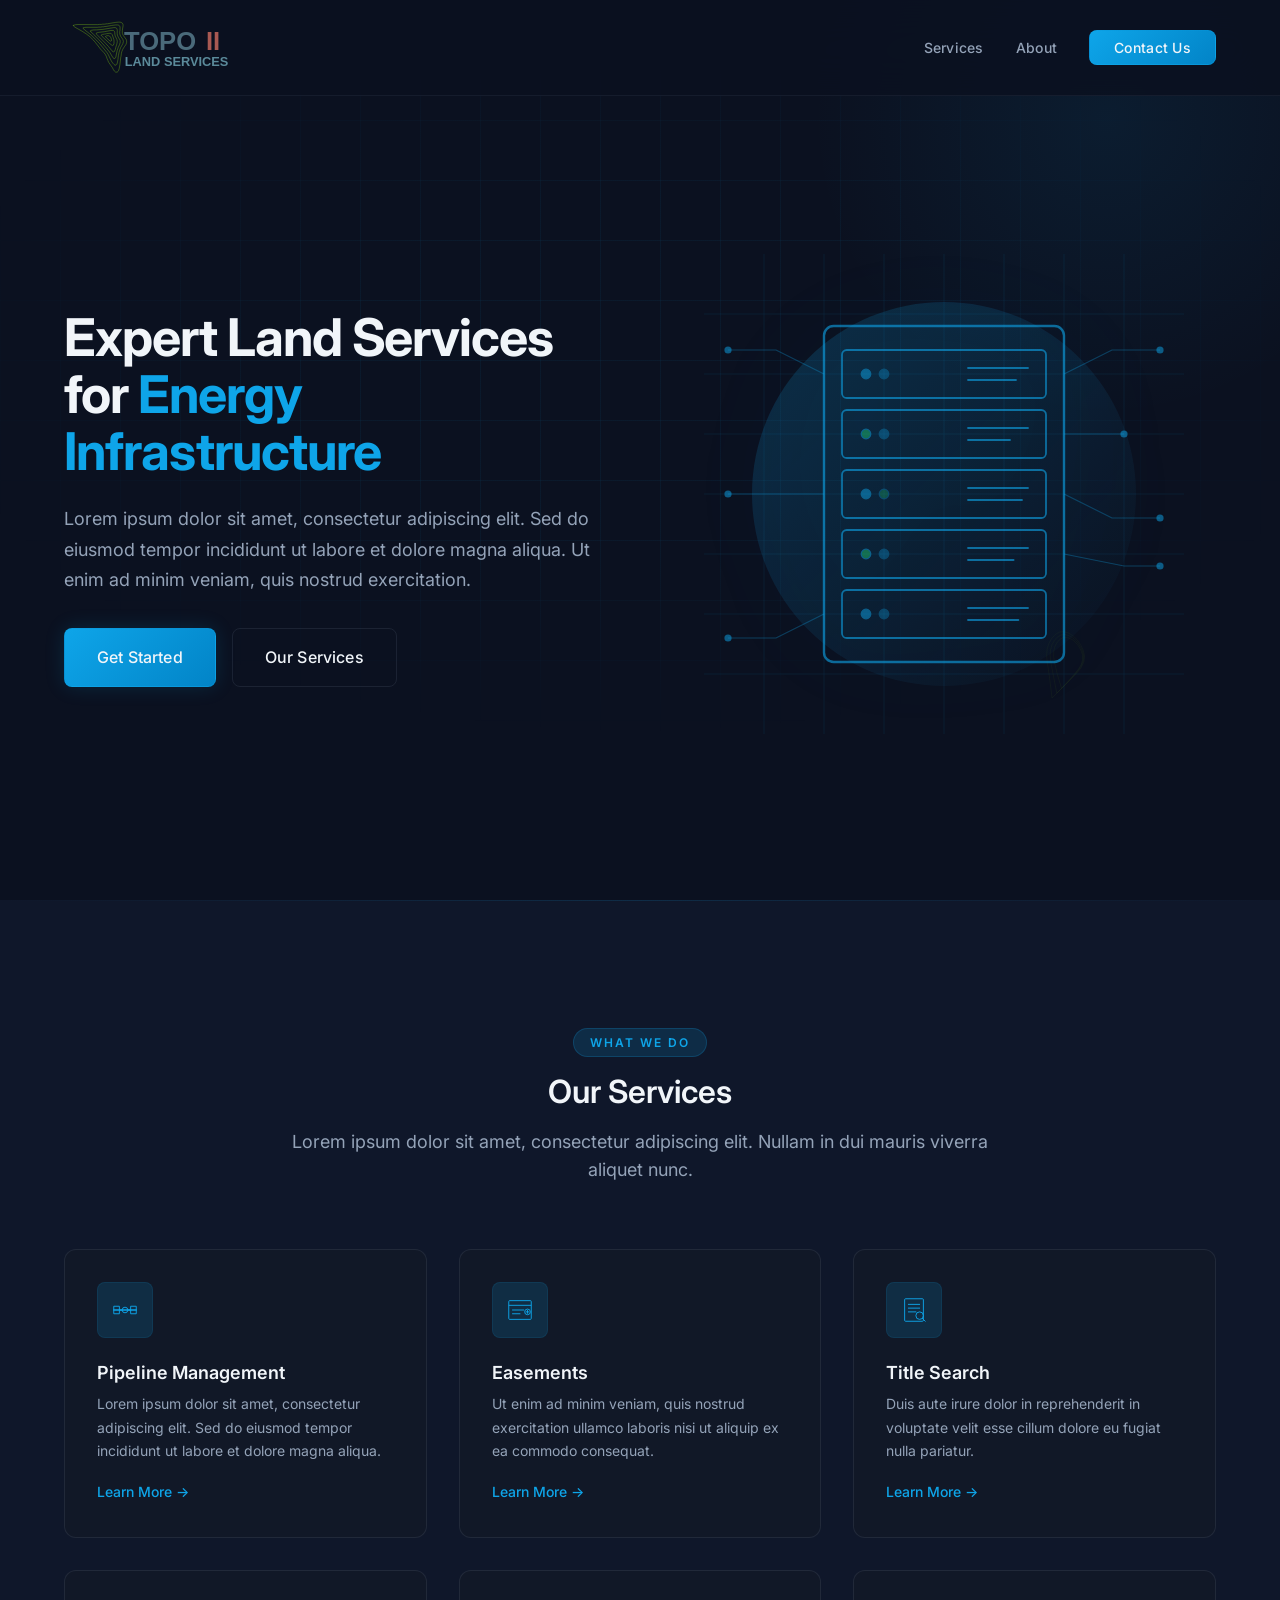
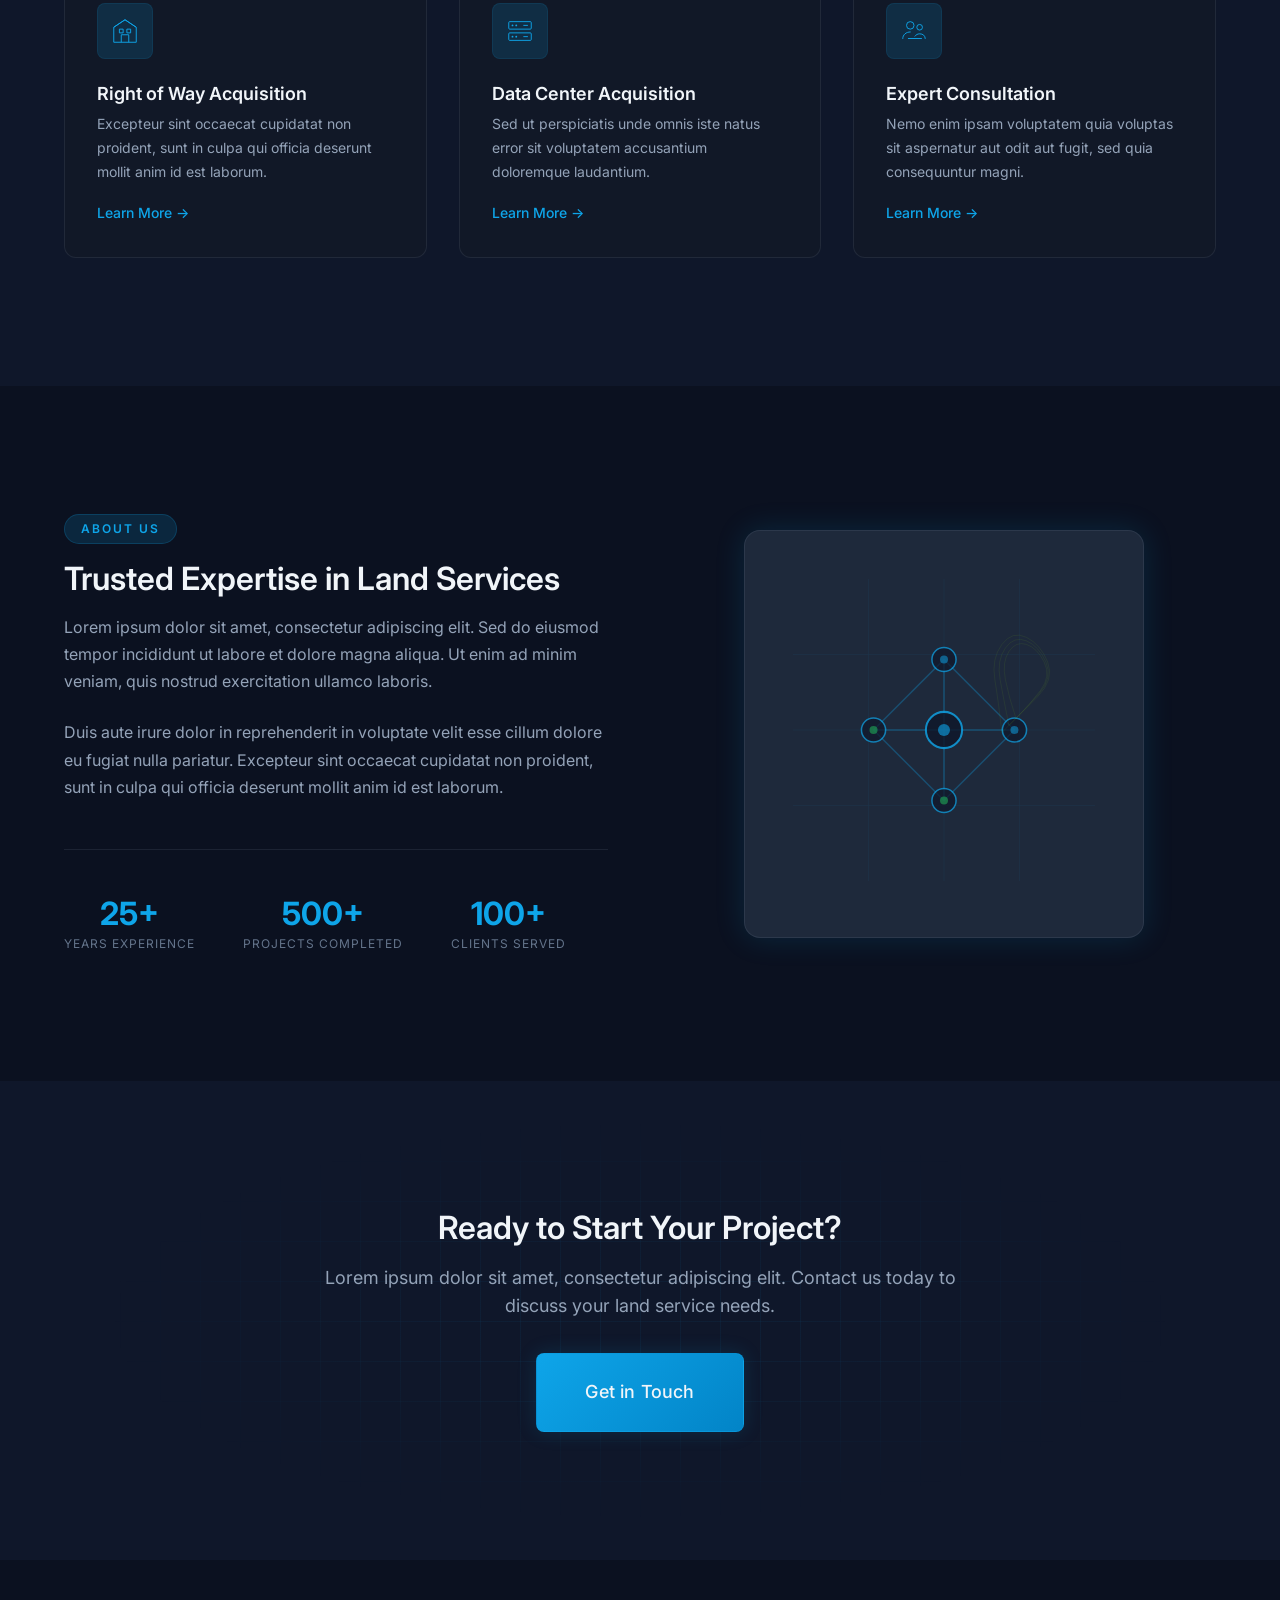
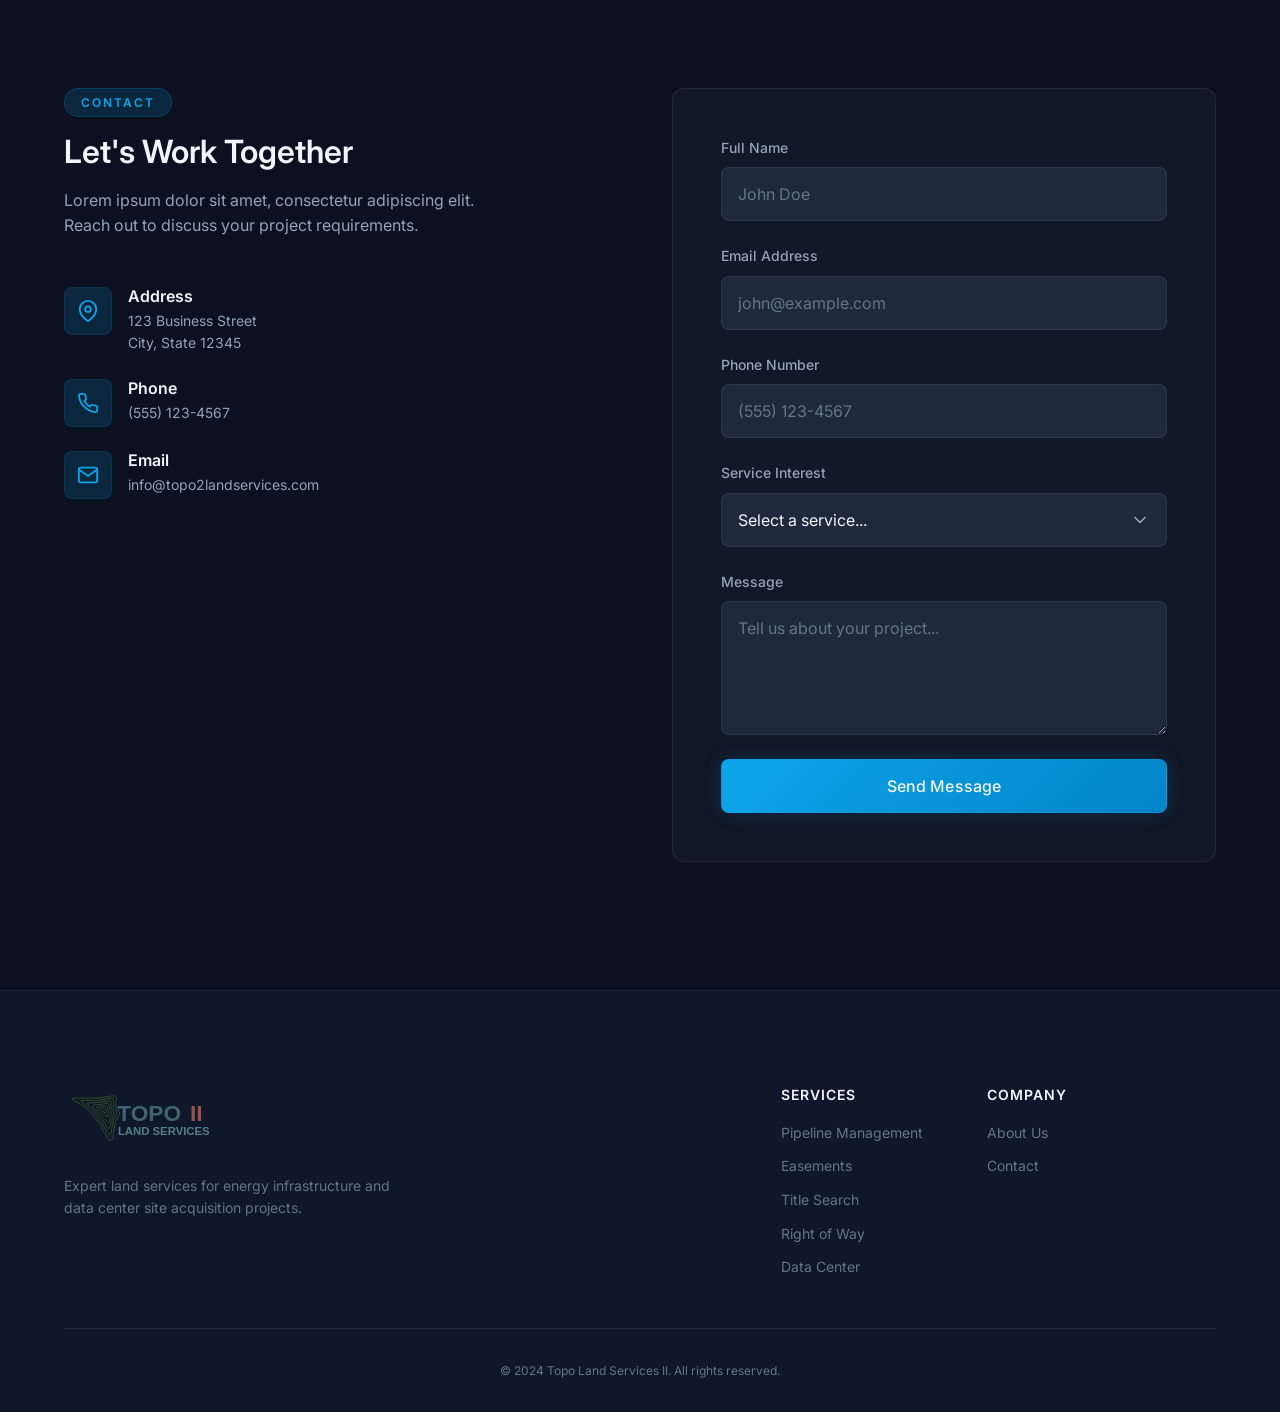
==== commit b01aa548: "Change logo contour lines to lime green for better visibility Update topo contour stroke color from " ====
--- a/index.html
+++ b/index.html
@@ -145,7 +145,7 @@
                             </g>
 
                             <!-- Topo contour lines integrated subtly -->
-                            <g fill="none" stroke="#5a9d7e" stroke-width="1" opacity="0.2" transform="translate(280, 300) scale(0.2)">
+                            <g fill="none" stroke="#84cc16" stroke-width="1" opacity="0.2" transform="translate(280, 300) scale(0.2)">
                                 <path d="M50,350 Q100,300 150,250 Q200,200 180,150 Q160,100 120,80 Q80,60 50,100 Q20,140 30,200 Q40,260 50,350 Z"/>
                                 <path d="M70,330 Q115,285 155,240 Q195,195 175,150 Q155,105 120,90 Q85,75 60,110 Q35,145 45,200 Q55,255 70,330 Z"/>
                                 <path d="M90,310 Q130,270 160,230 Q190,190 170,150 Q150,110 120,100 Q90,90 70,120 Q50,150 60,200 Q70,250 90,310 Z"/>
@@ -346,7 +346,7 @@
                                 </g>
 
                                 <!-- Topo contour lines - brand identity -->
-                                <g fill="none" stroke="#5a9d7e" stroke-width="1" opacity="0.25" transform="translate(190, 30) scale(0.35)">
+                                <g fill="none" stroke="#84cc16" stroke-width="1" opacity="0.25" transform="translate(190, 30) scale(0.35)">
                                     <path d="M50,350 Q100,300 150,250 Q200,200 180,150 Q160,100 120,80 Q80,60 50,100 Q20,140 30,200 Q40,260 50,350 Z"/>
                                     <path d="M70,330 Q115,285 155,240 Q195,195 175,150 Q155,105 120,90 Q85,75 60,110 Q35,145 45,200 Q55,255 70,330 Z"/>
                                     <path d="M90,310 Q130,270 160,230 Q190,190 170,150 Q150,110 120,100 Q90,90 70,120 Q50,150 60,200 Q70,250 90,310 Z"/>
--- a/css/styles.css
+++ b/css/styles.css
@@ -37,7 +37,7 @@
     --color-logo-topo: #4a6a7a;
     --color-logo-ii: #a85952;
     --color-logo-land: #5b8a9a;
-    --color-logo-topo-lines: #5a9d7e;
+    --color-logo-topo-lines: #84cc16;
 
     /* Typography */
     --font-family: 'Inter', -apple-system, BlinkMacSystemFont, 'Segoe UI', Roboto, sans-serif;
@@ -88,7 +88,7 @@
     --container-padding: 1.5rem;
 
     /* Header */
-    --header-height: 80px;
+    --header-height: 96px;
 }
 
 /* ========================================
@@ -303,7 +303,7 @@
 }
 
 .logo-icon {
-    height: 56px;
+    height: 72px;
     width: auto;
     max-width: none;
     object-fit: contain;
@@ -854,7 +854,7 @@
 }
 
 .footer__logo {
-    height: 48px;
+    height: 64px;
     width: auto;
     margin-bottom: var(--spacing-lg);
     opacity: 0.9;
